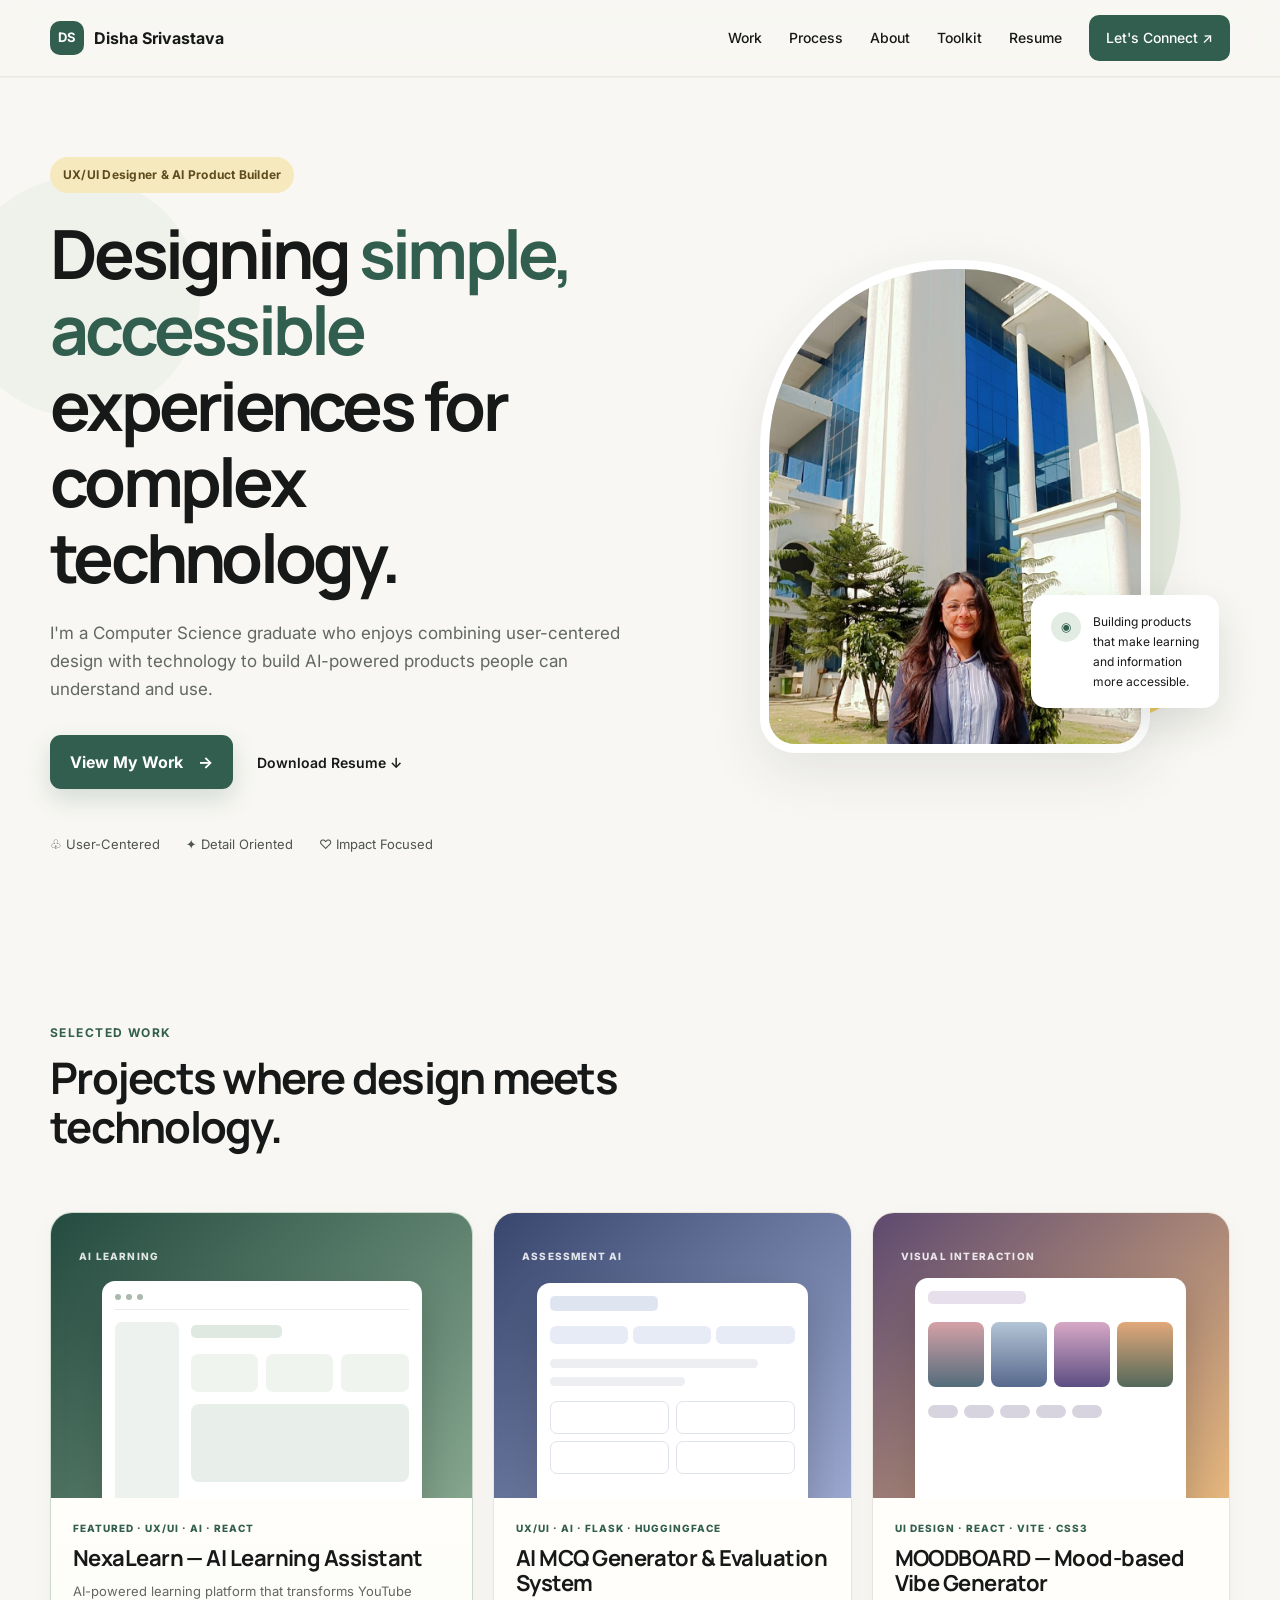
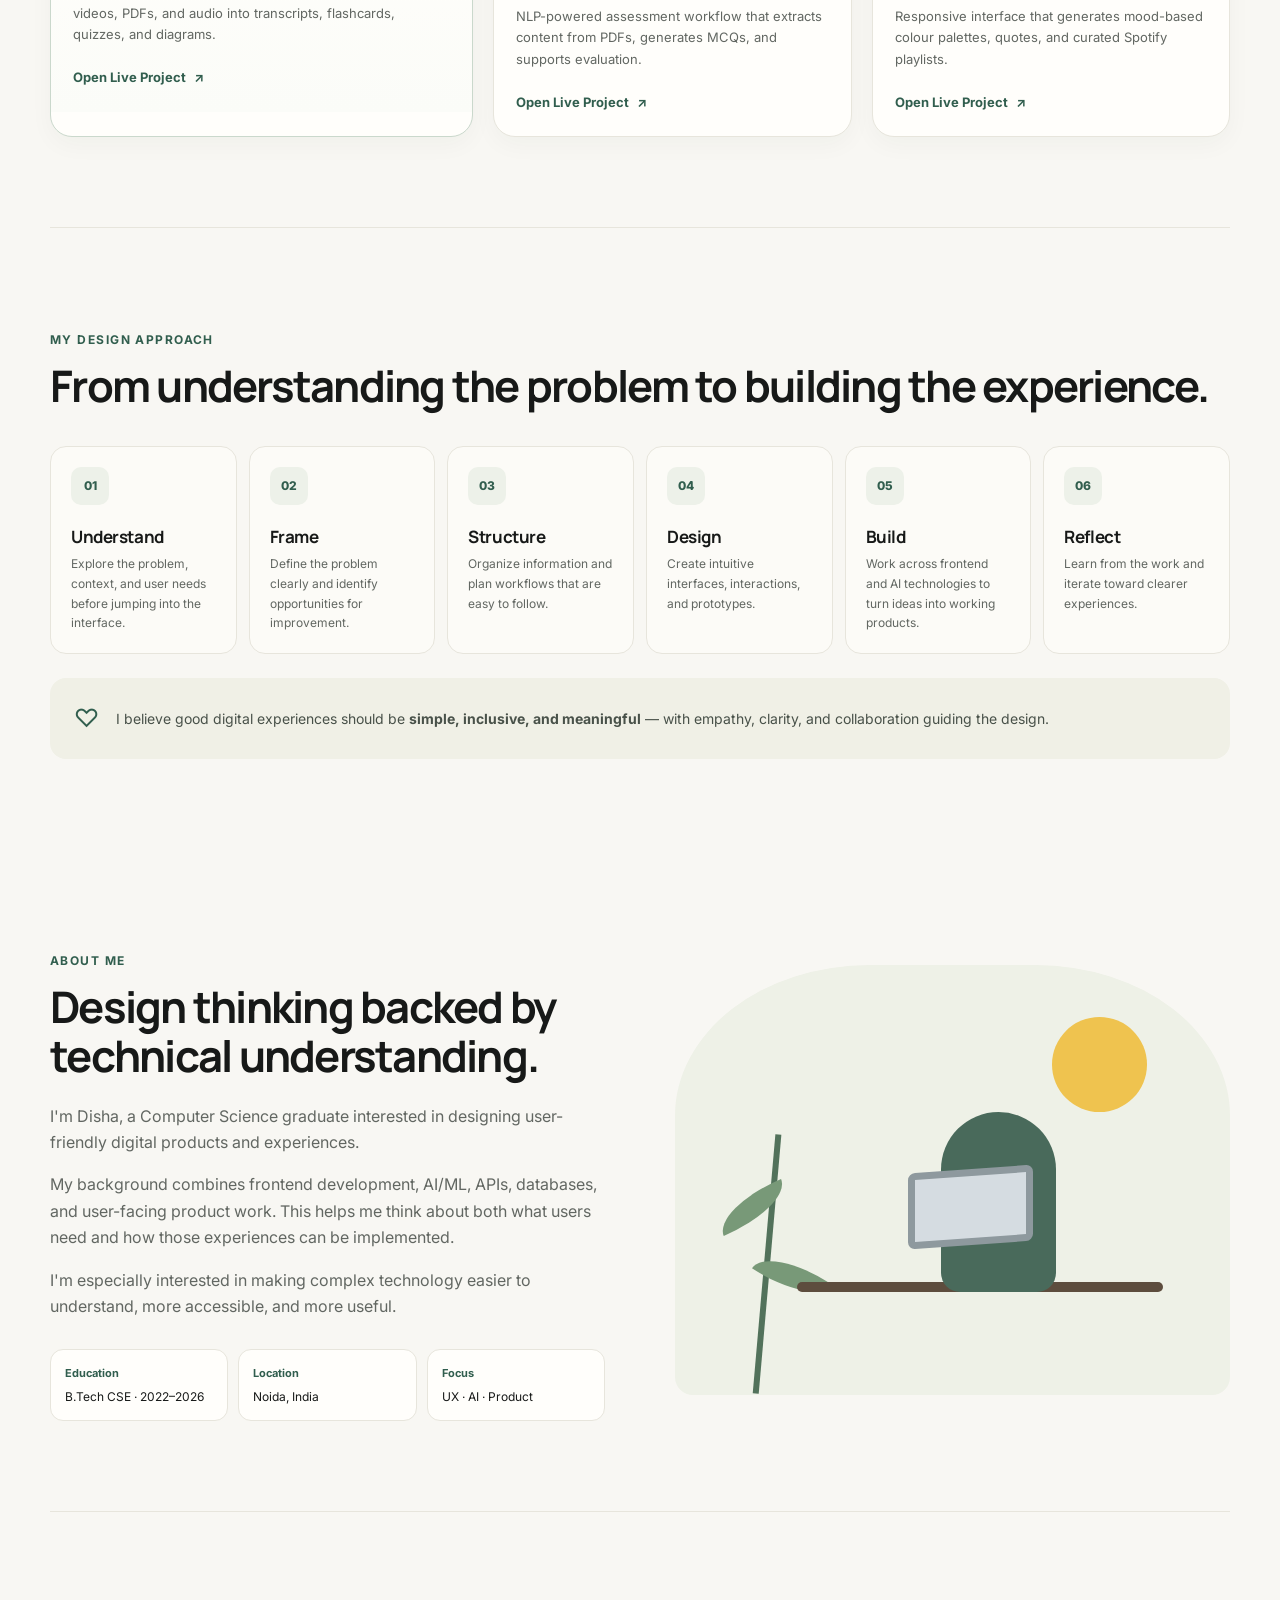
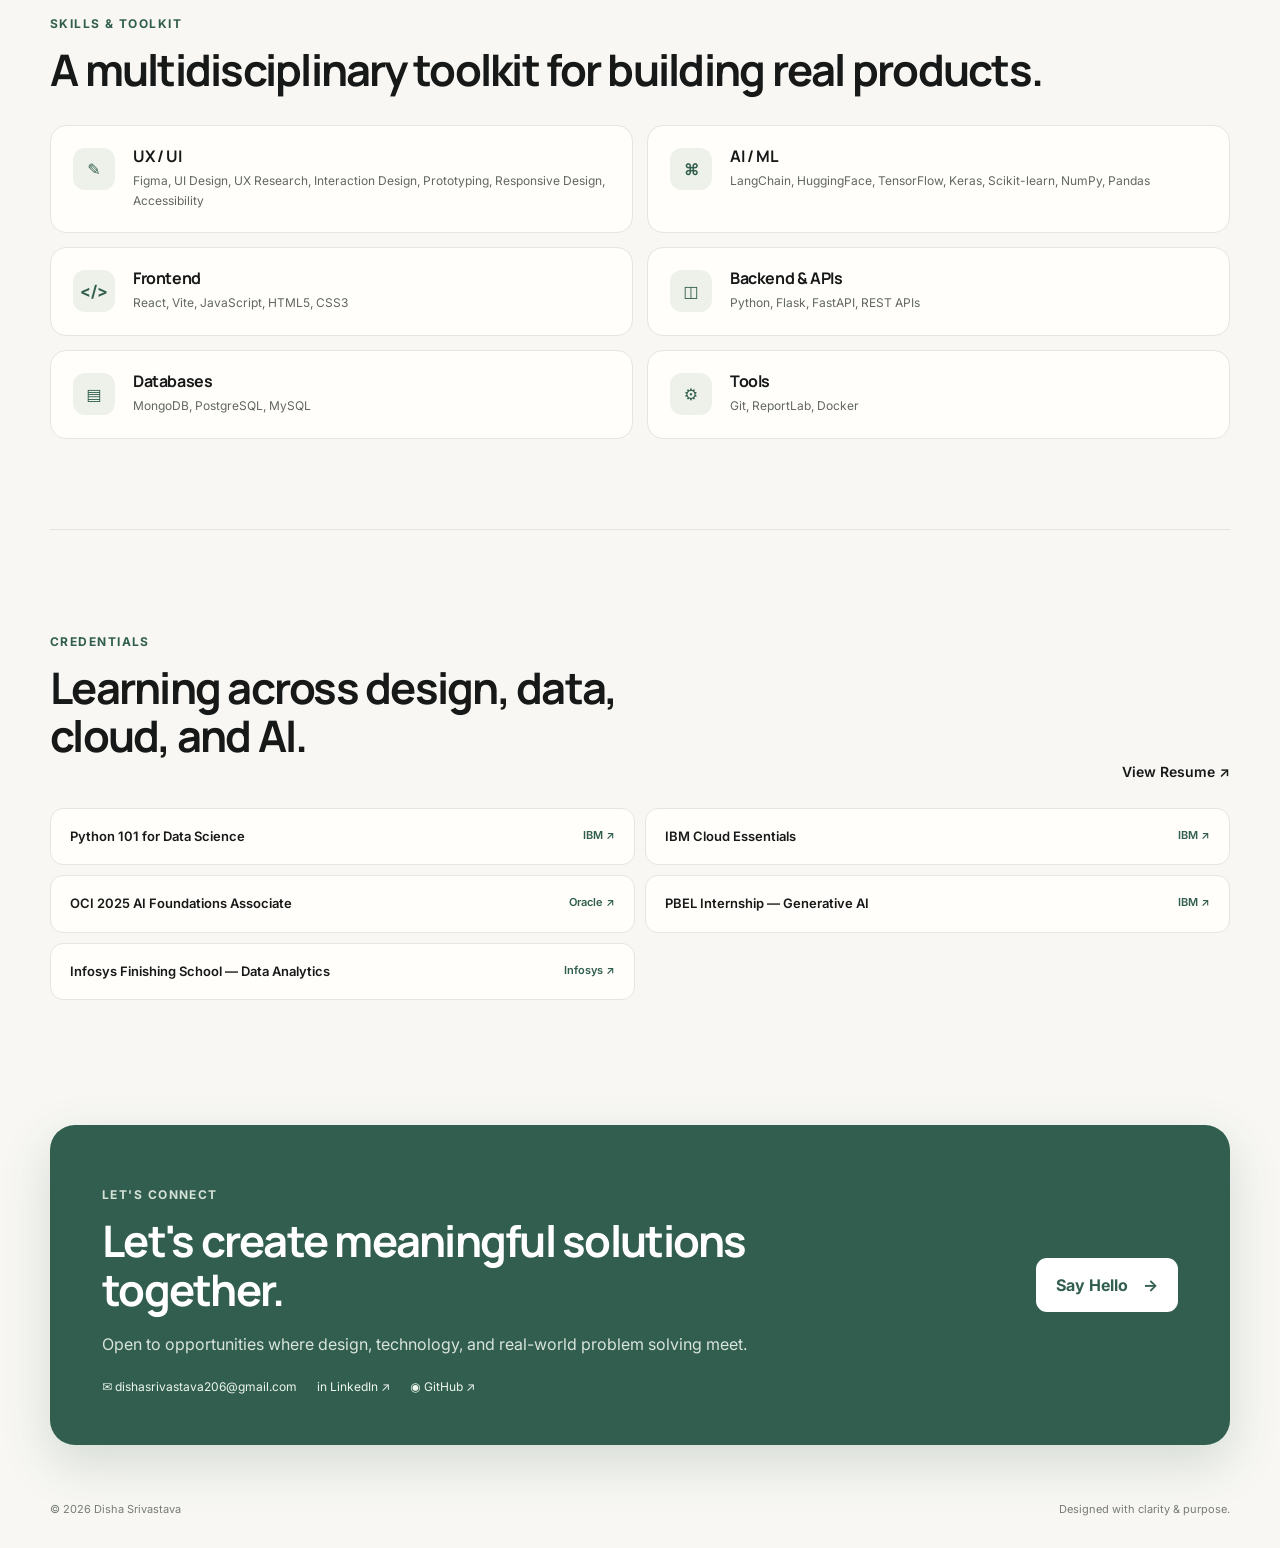
==== index.html @ 595eccd3 "Initial portfolio commit" ====
<!DOCTYPE html>
<html lang="en">
<head>
  <meta charset="UTF-8">
  <meta name="viewport" content="width=device-width, initial-scale=1.0">
  <meta name="description" content="Disha Srivastava — UX/UI and AI Product Builder portfolio.">
  <title>Disha Srivastava — UX/UI + AI Product Builder</title>
  <link rel="preconnect" href="https://fonts.googleapis.com">
  <link rel="preconnect" href="https://fonts.gstatic.com" crossorigin>
  <link href="https://fonts.googleapis.com/css2?family=Inter:wght@400;500;600;700&family=Manrope:wght@600;700;800&display=swap" rel="stylesheet">
  <link rel="stylesheet" href="styles.css">
</head>
<body>
  <a class="skip-link" href="#main">Skip to content</a>

  <header class="nav-wrap">
    <nav class="nav container" aria-label="Primary navigation">
      <a class="brand" href="#home" aria-label="Disha Srivastava home">
        <span class="brand-mark">DS</span>
        <span>Disha Srivastava</span>
      </a>
      <button class="menu-btn" aria-expanded="false" aria-controls="nav-links">Menu</button>
      <div class="nav-links" id="nav-links">
        <a href="#work">Work</a>
        <a href="#approach">Process</a>
        <a href="#about">About</a>
        <a href="#skills">Toolkit</a>
        <a href="Disha_Srivastava_Resume.pdf" target="_blank" rel="noopener">Resume</a>
        <a class="nav-cta" href="#contact">Let's Connect <span>↗</span></a>
      </div>
    </nav>
  </header>

  <main id="main">
    <section class="hero container" id="home">
      <div class="hero-copy">
        <div class="eyebrow">UX/UI Designer &amp; AI Product Builder</div>
        <h1>Designing <span>simple, accessible</span> experiences for complex technology.</h1>
        <p class="hero-text">
          I'm a Computer Science graduate who enjoys combining user-centered design
          with technology to build AI-powered products people can understand and use.
        </p>
        <div class="hero-actions">
          <a class="btn btn-primary" href="#work">View My Work <span>→</span></a>
          <a class="text-btn"
   href="https://drive.google.com/file/d/1qBJy3WOcdo-BO5_3FcjBSNB4PY4v6kl1/view?usp=sharing"
   target="_blank"
   rel="noopener">
    Download Resume <span>↓</span>
</a>
        </div>
        <div class="hero-points" aria-label="Strengths">
          <span>♧ User-Centered</span>
          <span>✦ Detail Oriented</span>
          <span>♡ Impact Focused</span>
        </div>
      </div>

      <div class="hero-photo">
        <div class="photo-orbit orbit-a"></div>
        <div class="photo-orbit orbit-b"></div>
        <div class="photo-card">
          <img src="assets/profile.jpg" alt="Disha Srivastava wearing a formal outfit outdoors">
        </div>
        <div class="photo-note">
          <span class="note-icon">◉</span>
          <p>Building products<br>that make learning<br>and information<br>more accessible.</p>
        </div>
      </div>
    </section>

    <section class="work section container" id="work">
      <div class="section-head">
        <div>
          <p class="section-kicker">SELECTED WORK</p>
          <h2>Projects where design meets technology.</h2>
        </div>
      </div>

      <div class="project-grid">
        <article class="project-card featured">
          <div class="project-visual visual-nexa">
            <span class="visual-label">AI LEARNING</span>
            <div class="mock-window">
              <div class="mock-top"><i></i><i></i><i></i></div>
              <div class="mock-body">
                <div class="mock-side"></div>
                <div class="mock-content">
                  <div class="mock-title"></div>
                  <div class="mock-row"><b></b><b></b><b></b></div>
                  <div class="mock-large"></div>
                </div>
              </div>
            </div>
          </div>
          <div class="project-body">
            <div class="project-meta">FEATURED · UX/UI · AI · REACT</div>
            <h3>NexaLearn — AI Learning Assistant</h3>
            <p>AI-powered learning platform that transforms YouTube videos, PDFs, and audio into transcripts, flashcards, quizzes, and diagrams.</p>
            <a class="project-link" href="https://nexa-16tq.onrender.com/" target="_blank" rel="noopener">Open Live Project <span>↗</span></a>
          </div>
        </article>

        <article class="project-card">
          <div class="project-visual visual-mcq">
            <span class="visual-label">ASSESSMENT AI</span>
            <div class="mcq-ui">
              <div class="mcq-header"></div>
              <div class="mcq-chips"><span></span><span></span><span></span></div>
              <div class="mcq-line"></div>
              <div class="mcq-line short"></div>
              <div class="mcq-options"><i></i><i></i><i></i><i></i></div>
            </div>
          </div>
          <div class="project-body">
            <div class="project-meta">UX/UI · AI · FLASK · HUGGINGFACE</div>
            <h3>AI MCQ Generator &amp; Evaluation System</h3>
            <p>NLP-powered assessment workflow that extracts content from PDFs, generates MCQs, and supports evaluation.</p>
            <a class="project-link" href="https://ai-mcq-flashcard-generator-cbeypskxeeuyakcpsqcwmr.streamlit.app/" target="_blank" rel="noopener">Open Live Project <span>↗</span></a>
          </div>
        </article>

        <article class="project-card">
          <div class="project-visual visual-mood">
            <span class="visual-label">VISUAL INTERACTION</span>
            <div class="mood-ui">
              <div class="mood-title"></div>
              <div class="mood-cards"><i></i><i></i><i></i><i></i></div>
              <div class="mood-pills"><span></span><span></span><span></span><span></span><span></span></div>
            </div>
          </div>
          <div class="project-body">
            <div class="project-meta">UI DESIGN · REACT · VITE · CSS3</div>
            <h3>MOODBOARD — Mood-based Vibe Generator</h3>
            <p>Responsive interface that generates mood-based colour palettes, quotes, and curated Spotify playlists.</p>
            <a class="project-link" href="https://moodboard-dusky-two.vercel.app/" target="_blank" rel="noopener">Open Live Project <span>↗</span></a>
          </div>
        </article>
      </div>
    </section>

    <section class="approach section container" id="approach">
      <p class="section-kicker">MY DESIGN APPROACH</p>
      <h2>From understanding the problem to building the experience.</h2>
      <div class="steps">
        <div class="step"><span>01</span><h3>Understand</h3><p>Explore the problem, context, and user needs before jumping into the interface.</p></div>
        <div class="step"><span>02</span><h3>Frame</h3><p>Define the problem clearly and identify opportunities for improvement.</p></div>
        <div class="step"><span>03</span><h3>Structure</h3><p>Organize information and plan workflows that are easy to follow.</p></div>
        <div class="step"><span>04</span><h3>Design</h3><p>Create intuitive interfaces, interactions, and prototypes.</p></div>
        <div class="step"><span>05</span><h3>Build</h3><p>Work across frontend and AI technologies to turn ideas into working products.</p></div>
        <div class="step"><span>06</span><h3>Reflect</h3><p>Learn from the work and iterate toward clearer experiences.</p></div>
      </div>
      <div class="principle">
        <span class="principle-icon">♡</span>
        <p>I believe good digital experiences should be <strong>simple, inclusive, and meaningful</strong> — with empathy, clarity, and collaboration guiding the design.</p>
      </div>
    </section>

    <section class="about section container" id="about">
      <div class="about-copy">
        <p class="section-kicker">ABOUT ME</p>
        <h2>Design thinking backed by technical understanding.</h2>
        <p>I'm Disha, a Computer Science graduate interested in designing user-friendly digital products and experiences.</p>
        <p>My background combines frontend development, AI/ML, APIs, databases, and user-facing product work. This helps me think about both what users need and how those experiences can be implemented.</p>
        <p>I'm especially interested in making complex technology easier to understand, more accessible, and more useful.</p>
        <div class="about-facts">
          <div><b>Education</b><span>B.Tech CSE · 2022–2026</span></div>
          <div><b>Location</b><span>Noida, India</span></div>
          <div><b>Focus</b><span>UX · AI · Product</span></div>
        </div>
      </div>
      <div class="about-art" aria-hidden="true">
        <div class="sun"></div>
        <div class="plant"></div>
        <div class="desk"></div>
        <div class="person-shape"></div>
        <div class="laptop"></div>
      </div>
    </section>

    <section class="skills section container" id="skills">
      <p class="section-kicker">SKILLS &amp; TOOLKIT</p>
      <h2>A multidisciplinary toolkit for building real products.</h2>
      <div class="skills-grid">
        <div class="skill"><span>✎</span><div><h3>UX / UI</h3><p>Figma, UI Design, UX Research, Interaction Design, Prototyping, Responsive Design, Accessibility</p></div></div>
        <div class="skill"><span>⌘</span><div><h3>AI / ML</h3><p>LangChain, HuggingFace, TensorFlow, Keras, Scikit-learn, NumPy, Pandas</p></div></div>
        <div class="skill"><span>&lt;/&gt;</span><div><h3>Frontend</h3><p>React, Vite, JavaScript, HTML5, CSS3</p></div></div>
        <div class="skill"><span>◫</span><div><h3>Backend &amp; APIs</h3><p>Python, Flask, FastAPI, REST APIs</p></div></div>
        <div class="skill"><span>▤</span><div><h3>Databases</h3><p>MongoDB, PostgreSQL, MySQL</p></div></div>
        <div class="skill"><span>⚙</span><div><h3>Tools</h3><p>Git, ReportLab, Docker</p></div></div>
      </div>
    </section>

    <section class="credentials section container">
      <div class="credentials-head">
        <div>
          <p class="section-kicker">CREDENTIALS</p>
          <h2>Learning across design, data, cloud, and AI.</h2>
        </div>
        <a class="text-btn" href="Disha_Srivastava_Resume.pdf" target="_blank" rel="noopener">View Resume ↗</a>
      </div>
      <div class="cert-grid">
        <a href="https://courses.cognitiveclass.ai/certificates/639920cce16649b68c1a98b36c692c91" target="_blank" rel="noopener">Python 101 for Data Science <span>IBM ↗</span></a>
        <a href="https://courses.cognitiveclass.ai/certificates/c7834815161543efb3d0b4177d84b84a" target="_blank" rel="noopener">IBM Cloud Essentials <span>IBM ↗</span></a>
        <a href="https://drive.google.com/file/d/1Th6QvMIihW3matksVEC5Hqzuv3rdnCoJ/view?usp=drivesdk" target="_blank" rel="noopener">OCI 2025 AI Foundations Associate <span>Oracle ↗</span></a>
        <a href="https://courses.ibmmooc.skillsnetwork.site/certificates/0485bfde626c464faabf52d10695b053" target="_blank" rel="noopener">PBEL Internship — Generative AI <span>IBM ↗</span></a>
        <a href="https://drive.google.com/file/d/1Gg4HRlStVsyvLgnFZtWkcLbvxADYgrN2/view?usp=drivesdk" target="_blank" rel="noopener">Infosys Finishing School — Data Analytics <span>Infosys ↗</span></a>
      </div>
    </section>

    <section class="contact container" id="contact">
      <div>
        <p class="section-kicker">LET'S CONNECT</p>
        <h2>Let's create meaningful solutions together.</h2>
        <p>Open to opportunities where design, technology, and real-world problem solving meet.</p>
        <div class="contact-links">
          <a href="mailto:dishasrivastava206@gmail.com">✉ dishasrivastava206@gmail.com</a>
          <a href="https://www.linkedin.com/in/disha-srivastava-09a5a728b" target="_blank" rel="noopener">in LinkedIn ↗</a>
          <a href="https://github.com/Dishasri2004" target="_blank" rel="noopener">◉ GitHub ↗</a>
        </div>
      </div>
      <a class="btn btn-light" href="mailto:dishasrivastava206@gmail.com">Say Hello <span>→</span></a>
    </section>
  </main>

  <footer class="footer container">
    <span>© 2026 Disha Srivastava</span>
    <span>Designed with clarity &amp; purpose.</span>
  </footer>

  <script src="script.js"></script>
</body>
</html>
---- styles.css ----
:root{
  --bg:#f8f7f3; --paper:#fffefb; --text:#171918; --muted:#626762;
  --green:#315e4e; --green-2:#3f735f; --yellow:#e7b83f; --line:#e7e5dc;
  --shadow:0 18px 55px rgba(39,53,45,.10); --radius:22px;
}
*{box-sizing:border-box}
html{scroll-behavior:smooth}
body{margin:0;background:var(--bg);color:var(--text);font-family:Inter,system-ui,sans-serif;line-height:1.65}
a{color:inherit;text-decoration:none}
button{font:inherit}
.container{width:min(1180px,calc(100% - 48px));margin:auto}
.nav-wrap{position:sticky;top:0;z-index:20;background:rgba(248,247,243,.88);backdrop-filter:blur(14px);border-bottom:1px solid rgba(231,229,220,.7)}
.nav{min-height:76px;display:flex;align-items:center;justify-content:space-between;gap:24px}
.brand{display:flex;align-items:center;gap:10px;font-weight:700}
.brand-mark{display:grid;place-items:center;width:34px;height:34px;border-radius:10px;background:var(--green);color:white;font-size:13px}
.nav-links{display:flex;align-items:center;gap:27px;font-size:14px;font-weight:500}
.nav-links a{transition:.2s ease}
.nav-links a:hover{color:var(--green)}
.nav-cta{background:var(--green);color:#fff!important;padding:11px 17px;border-radius:10px}
.menu-btn{display:none;border:1px solid var(--line);background:var(--paper);padding:9px 12px;border-radius:9px}
.hero{min-height:700px;display:grid;grid-template-columns:1.03fr .97fr;align-items:center;gap:45px;padding:80px 0 65px}
.eyebrow,.section-kicker{font-size:12px;letter-spacing:.12em;text-transform:uppercase;font-weight:700;color:var(--green)}
.eyebrow{display:inline-block;letter-spacing:.02em;text-transform:none;color:#5d4d1e;background:#f6e9bd;padding:8px 13px;border-radius:999px}
h1,h2,h3{font-family:Manrope,Inter,sans-serif;line-height:1.12}
h1{font-size:clamp(44px,5.3vw,72px);letter-spacing:-.055em;margin:22px 0 24px;max-width:720px}
h1 span{color:var(--green)}
h2{font-size:clamp(31px,3.4vw,46px);letter-spacing:-.04em;margin:9px 0 22px}
h3{letter-spacing:-.025em}
.hero-text{max-width:620px;color:var(--muted);font-size:17px}
.hero-actions{display:flex;align-items:center;gap:24px;margin-top:32px}
.btn{display:inline-flex;align-items:center;gap:15px;border:0;border-radius:11px;padding:14px 20px;font-weight:700;cursor:pointer}
.btn-primary{background:var(--green);color:white;box-shadow:0 10px 24px rgba(49,94,78,.18)}
.btn-light{background:white;color:var(--green)}
.text-btn{font-weight:600;font-size:14px}
.hero-points{display:flex;gap:26px;margin-top:45px;color:#4e544f;font-size:13px}
.hero-photo{position:relative;min-height:560px;display:grid;place-items:center}
.photo-card{width:min(390px,75%);aspect-ratio:.79;position:relative;z-index:2;overflow:hidden;border-radius:190px 190px 35px 35px;border:9px solid white;box-shadow:var(--shadow);background:#dfe8e2}
.photo-card img{width:100%;height:100%;object-fit:cover;object-position:center 44%}
.photo-orbit{position:absolute;border-radius:50%;filter:blur(.1px)}
.orbit-a{width:410px;height:410px;background:#e3e9dc;top:80px;left:50%;transform:translateX(-45%)}
.orbit-b{width:110px;height:110px;border:18px solid #f3cf67;right:8%;bottom:70px}
.photo-note{position:absolute;z-index:4;right:2%;bottom:78px;background:white;padding:17px 20px;border-radius:15px;box-shadow:0 15px 40px rgba(30,50,40,.13);display:flex;gap:12px;align-items:flex-start;font-size:12px}
.photo-note p{margin:0}
.note-icon{width:30px;height:30px;display:grid;place-items:center;background:#e2ece3;color:var(--green);border-radius:50%}
.section{padding:90px 0}
.section-head{display:flex;justify-content:space-between;align-items:end;margin-bottom:30px}
.section-head h2{max-width:690px}
.project-grid{display:grid;grid-template-columns:1.18fr 1fr 1fr;gap:20px}
.project-card{background:var(--paper);border:1px solid var(--line);border-radius:var(--radius);overflow:hidden;transition:transform .25s ease,box-shadow .25s ease}
.project-card:hover{transform:translateY(-5px);box-shadow:var(--shadow)}
.project-visual{height:285px;padding:28px;position:relative;overflow:hidden}
.visual-label{font-size:10px;letter-spacing:.12em;font-weight:800;color:#fff;opacity:.85}
.visual-nexa{background:linear-gradient(135deg,#244b40,#86a68e)}
.visual-mcq{background:linear-gradient(135deg,#38466d,#9ca8cf)}
.visual-mood{background:linear-gradient(135deg,#5e4a70,#e6b77d)}
.mock-window,.mcq-ui,.mood-ui{position:absolute;background:#fff;border-radius:13px;box-shadow:0 20px 40px rgba(0,0,0,.18);left:12%;right:12%;top:68px;bottom:-20px;padding:13px}
.mock-top{display:flex;gap:5px;border-bottom:1px solid #e9ece9;padding-bottom:9px}.mock-top i{width:6px;height:6px;border-radius:50%;background:#a9b9ae}
.mock-body{display:flex;height:100%;padding-top:12px;gap:12px}.mock-side{width:22%;background:#edf2ee;border-radius:7px}.mock-content{flex:1}.mock-title{height:13px;width:42%;background:#dfe8e1;border-radius:5px;margin:3px 0 16px}.mock-row{display:flex;gap:8px}.mock-row b{height:38px;flex:1;background:#f0f4ef;border-radius:7px}.mock-large{height:78px;background:#e8eee9;border-radius:8px;margin-top:12px}
.mcq-ui{top:70px}.mcq-header{height:15px;width:44%;background:#dfe4f1;border-radius:5px}.mcq-chips{display:flex;gap:5px;margin:15px 0}.mcq-chips span{height:18px;flex:1;background:#e7ebf6;border-radius:6px}.mcq-line{height:9px;width:85%;background:#eceef2;border-radius:5px;margin:9px 0}.mcq-line.short{width:55%}.mcq-options{display:grid;grid-template-columns:1fr 1fr;gap:7px;margin-top:15px}.mcq-options i{height:33px;border:1px solid #dfe3eb;border-radius:7px}
.mood-ui{top:65px}.mood-title{height:13px;width:40%;background:#e7e0ec;border-radius:5px}.mood-cards{display:grid;grid-template-columns:repeat(4,1fr);gap:7px;margin:18px 0}.mood-cards i{height:65px;border-radius:8px;background:linear-gradient(180deg,#d5a1a7,#536c7b)}.mood-cards i:nth-child(2){background:linear-gradient(180deg,#b4c5d6,#57698d)}.mood-cards i:nth-child(3){background:linear-gradient(180deg,#d7a8c6,#5c4e82)}.mood-cards i:nth-child(4){background:linear-gradient(180deg,#e2a87a,#53685a)}.mood-pills{display:flex;gap:6px}.mood-pills span{height:13px;width:30px;border-radius:20px;background:#d8d4df}
.project-body{padding:22px}.project-meta{font-size:10px;letter-spacing:.1em;font-weight:800;color:var(--green);margin-bottom:10px}.project-body h3{font-size:22px;margin:0 0 10px}.project-body p{font-size:13px;color:var(--muted);margin:0 0 18px}.project-link{font-size:13px;font-weight:700;color:var(--green)}
.approach{border-top:1px solid var(--line)}
.steps{display:grid;grid-template-columns:repeat(6,1fr);gap:12px;margin-top:35px}.step{padding:20px;border:1px solid var(--line);background:rgba(255,254,251,.65);border-radius:16px}.step span{display:grid;place-items:center;width:38px;height:38px;background:#edf1e9;color:var(--green);border-radius:10px;font-size:12px;font-weight:800}.step h3{font-size:17px;margin:22px 0 8px}.step p{font-size:12px;color:var(--muted);margin:0}.principle{display:flex;gap:17px;align-items:center;margin-top:24px;padding:20px 24px;background:#f0f0e6;border-radius:16px;color:#485149}.principle-icon{font-size:25px;color:var(--green)}.principle p{margin:0;font-size:14px}
.about{display:grid;grid-template-columns:1fr 1fr;gap:70px;align-items:center}.about-copy>p:not(.section-kicker){color:var(--muted);max-width:620px}.about-facts{display:grid;grid-template-columns:repeat(3,1fr);gap:10px;margin-top:30px}.about-facts div{background:var(--paper);border:1px solid var(--line);padding:14px;border-radius:13px}.about-facts b,.about-facts span{display:block}.about-facts b{font-size:11px;color:var(--green);margin-bottom:4px}.about-facts span{font-size:12px}.about-art{height:430px;position:relative;background:#eef1e7;border-radius:35% 35% 18px 18px;overflow:hidden}.sun{position:absolute;width:95px;height:95px;border-radius:50%;background:#efc34f;right:15%;top:12%}.plant{position:absolute;left:16%;bottom:0;width:30px;height:260px;border-left:6px solid #52725b;transform:rotate(5deg)}.plant:before,.plant:after{content:"";position:absolute;width:75px;height:30px;background:#789978;border-radius:100% 0 100% 0}.plant:before{left:-60px;top:60px;transform:rotate(-28deg)}.plant:after{left:-15px;top:125px;transform:rotate(28deg)}.desk{position:absolute;left:22%;right:12%;bottom:24%;height:10px;background:#5d4d3e;border-radius:10px}.person-shape{position:absolute;width:115px;height:180px;border-radius:60px 60px 20px 20px;background:#496a5b;left:48%;bottom:24%}.laptop{position:absolute;width:125px;height:76px;background:#d5dce1;border:7px solid #8e999e;border-radius:7px;left:42%;bottom:35%;transform:skewY(-4deg)}
.skills{border-top:1px solid var(--line)}.skills-grid{display:grid;grid-template-columns:1fr 1fr;gap:14px;margin-top:30px}.skill{display:flex;gap:18px;padding:22px;border:1px solid var(--line);border-radius:16px;background:var(--paper)}.skill>span{flex:none;width:42px;height:42px;display:grid;place-items:center;border-radius:12px;background:#edf1e9;color:var(--green);font-weight:700}.skill h3{margin:0 0 5px;font-size:16px}.skill p{margin:0;color:var(--muted);font-size:12px}
.credentials{border-top:1px solid var(--line)}.credentials-head{display:flex;justify-content:space-between;align-items:end;margin-bottom:25px}.credentials-head h2{max-width:650px}.cert-grid{display:grid;grid-template-columns:1fr 1fr;gap:10px}.cert-grid a{display:flex;justify-content:space-between;gap:15px;padding:17px 19px;background:var(--paper);border:1px solid var(--line);border-radius:13px;font-size:13px;font-weight:600;transition:.2s}.cert-grid a:hover{border-color:#b7c5b8;transform:translateY(-2px)}.cert-grid span{color:var(--green);font-size:11px}
.contact{margin-top:35px;margin-bottom:55px;background:var(--green);color:white;border-radius:25px;padding:48px 52px;display:flex;align-items:center;justify-content:space-between;gap:30px}.contact .section-kicker{color:#d5e2d8}.contact h2{max-width:650px;margin-bottom:12px}.contact p{color:#d9e4dc}.contact-links{display:flex;gap:20px;flex-wrap:wrap;margin-top:20px}.contact-links a{font-size:12px;color:#edf5ef}.footer{display:flex;justify-content:space-between;padding:0 0 30px;color:#777c77;font-size:11px}
.skip-link{position:fixed;left:10px;top:-50px;background:#fff;padding:10px 14px;border-radius:8px;z-index:100}.skip-link:focus{top:10px}
:focus-visible{outline:3px solid #e7b83f;outline-offset:3px}
@media(max-width:980px){.hero{grid-template-columns:1fr}.hero-photo{min-height:500px}.project-grid{grid-template-columns:1fr 1fr}.featured{grid-column:1/-1}.steps{grid-template-columns:repeat(3,1fr)}.about{grid-template-columns:1fr}.about-art{max-width:600px}.nav-links{gap:17px}}
@media(max-width:720px){.container{width:min(100% - 32px,600px)}.nav{min-height:68px}.menu-btn{display:block}.nav-links{display:none;position:absolute;left:16px;right:16px;top:72px;background:var(--paper);padding:16px;border:1px solid var(--line);border-radius:14px;box-shadow:var(--shadow);flex-direction:column;align-items:stretch}.nav-links.open{display:flex}.nav-cta{text-align:center}.hero{padding:55px 0 35px;min-height:auto}.hero-photo{min-height:430px}.photo-card{width:70%}.photo-note{right:0;bottom:40px}.hero-points{flex-wrap:wrap;gap:12px}.section{padding:65px 0}.project-grid,.skills-grid,.cert-grid{grid-template-columns:1fr}.featured{grid-column:auto}.steps{grid-template-columns:1fr 1fr}.about-facts{grid-template-columns:1fr}.credentials-head,.contact{align-items:flex-start;flex-direction:column}.contact{padding:34px 28px}.footer{flex-direction:column;gap:8px}}
@media(max-width:460px){h1{font-size:42px}.hero-actions{align-items:flex-start;flex-direction:column}.steps{grid-template-columns:1fr}.photo-card{width:78%}.photo-orbit.orbit-a{width:320px;height:320px}.project-visual{height:245px}}
@media(prefers-reduced-motion:reduce){html{scroll-behavior:auto}*,*::before,*::after{transition:none!important;animation:none!important}}

/* Enhanced portfolio refinements */
.nav-wrap{box-shadow:0 1px 0 rgba(20,30,25,.03)}
.hero{position:relative}
.hero:before{content:"";position:absolute;left:-90px;top:100px;width:240px;height:240px;border-radius:50%;background:rgba(228,235,225,.48);z-index:-1}
.photo-card{background:#dbe7df}
.photo-card img{object-position:center 38%;filter:saturate(.98) contrast(1.01)}
.project-card{box-shadow:0 8px 24px rgba(35,50,42,.035)}
.project-card.featured{border-color:#cad8cc}
.project-card.featured .project-body{background:linear-gradient(180deg,#fffefb,#fbfcf8)}
.section-head{margin-bottom:38px}
.project-link{display:inline-flex;align-items:center;gap:8px}
.project-link span{transition:transform .2s}
.project-link:hover span{transform:translateX(4px)}
.skill{transition:transform .2s,box-shadow .2s}
.skill:hover{transform:translateY(-2px);box-shadow:0 12px 30px rgba(35,50,42,.07)}
.contact{box-shadow:0 18px 50px rgba(49,94,78,.18)}
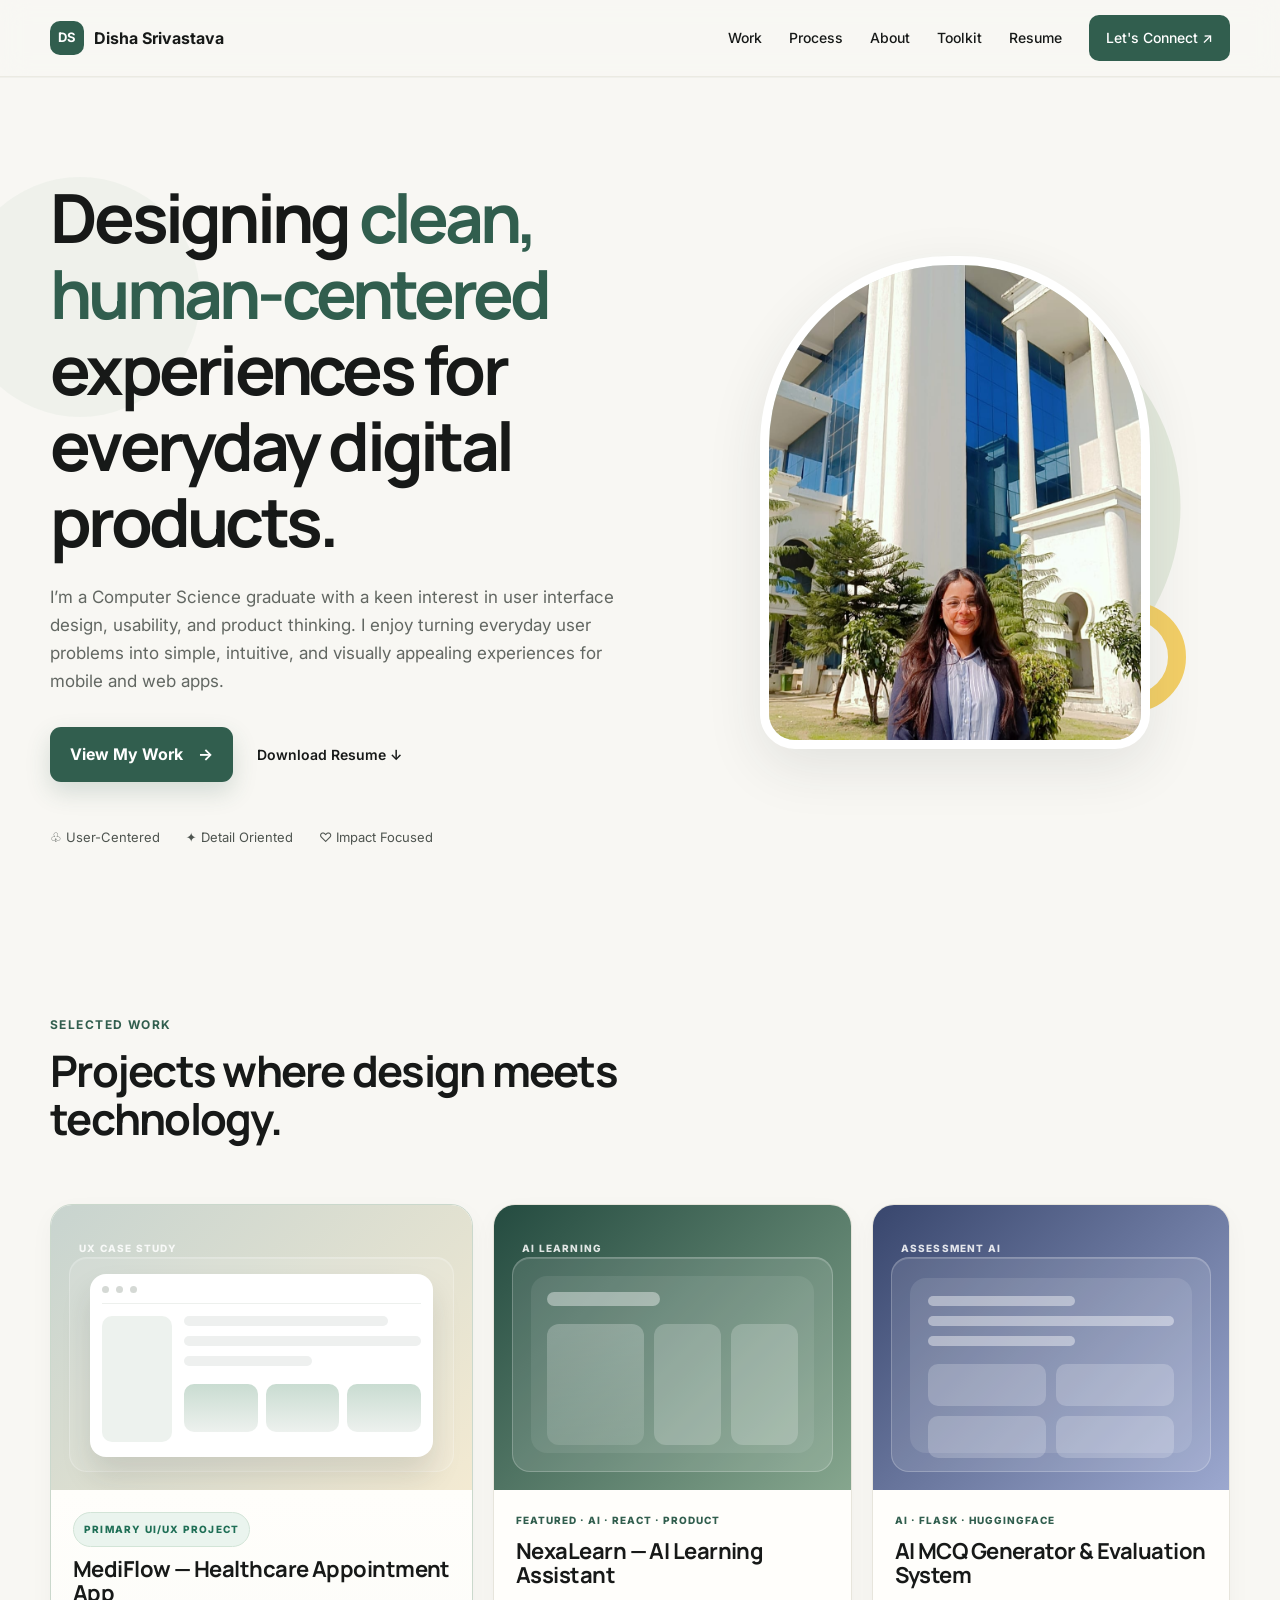
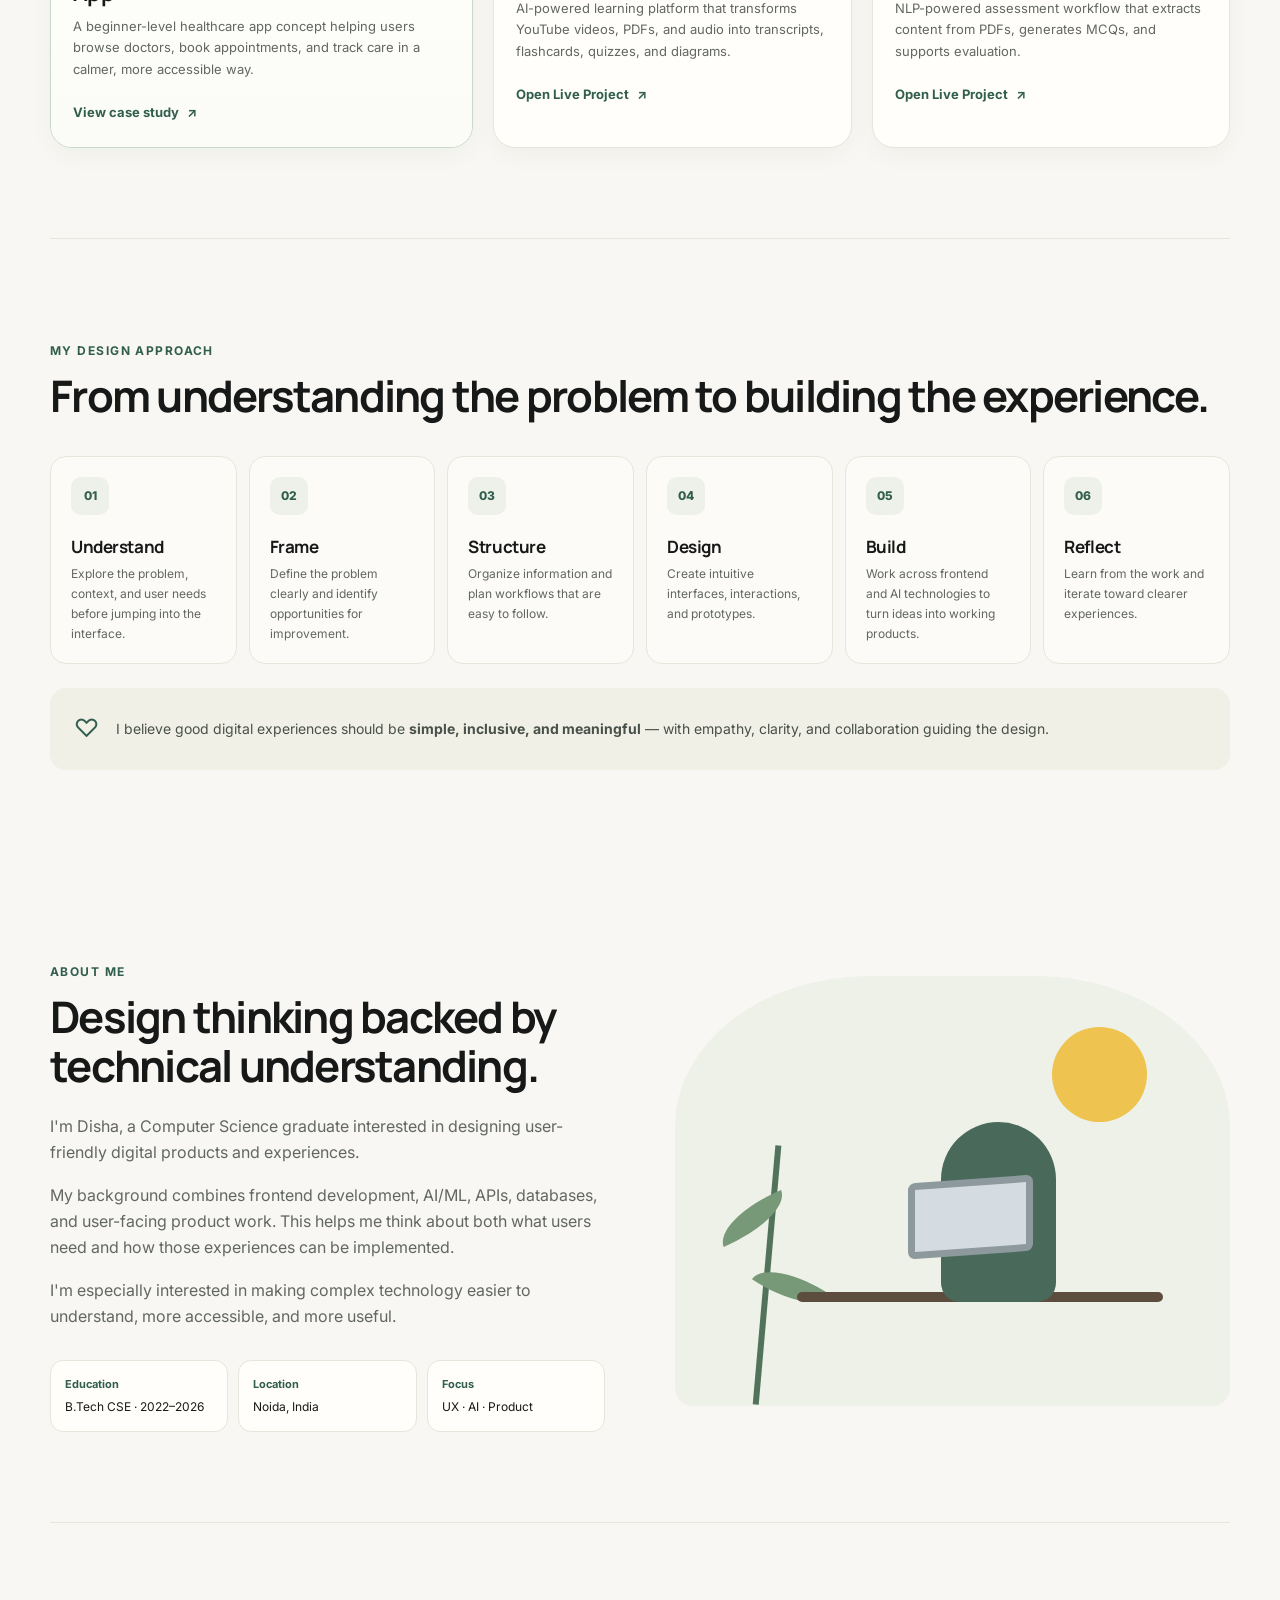
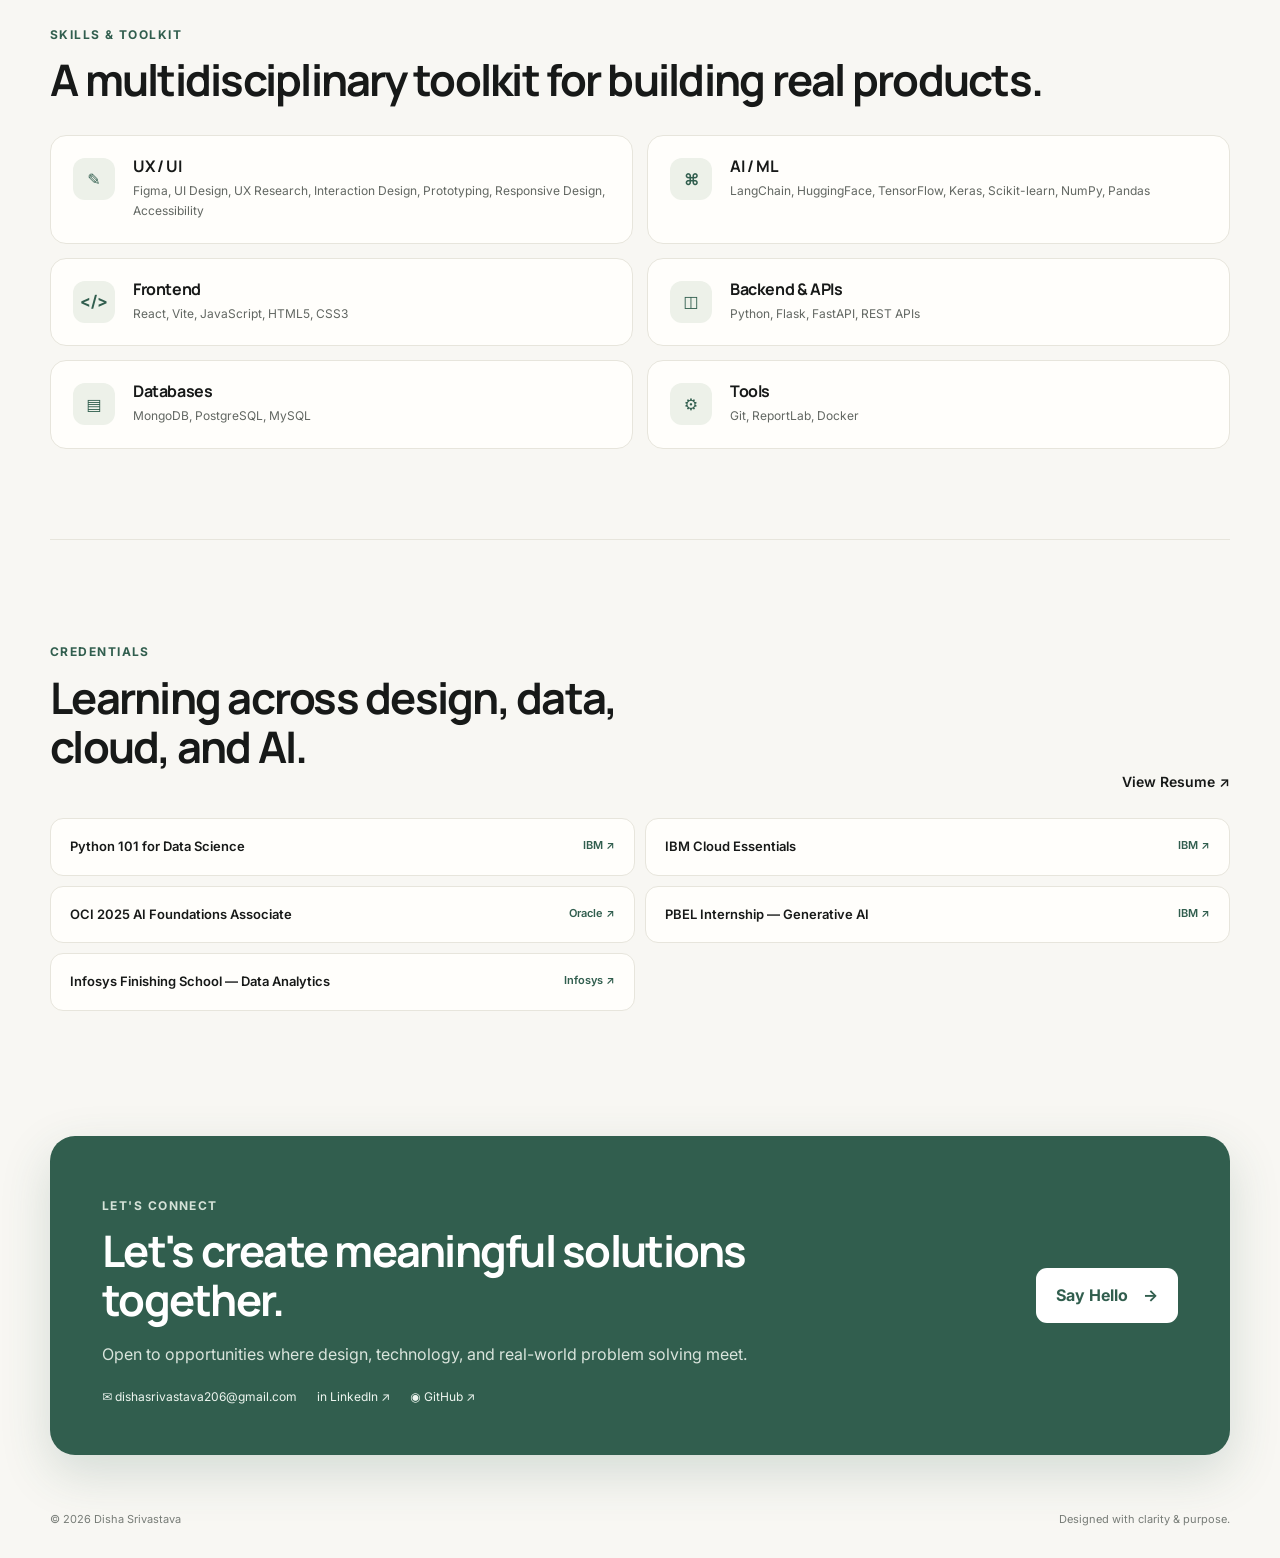
==== commit add3eace: "adding ui ux project" ====
--- a/index.html
+++ b/index.html
@@ -34,11 +34,11 @@
   <main id="main">
     <section class="hero container" id="home">
       <div class="hero-copy">
-        <div class="eyebrow">UX/UI Designer &amp; AI Product Builder</div>
-        <h1>Designing <span>simple, accessible</span> experiences for complex technology.</h1>
+        <h1>Designing <span>clean, human-centered</span> experiences for everyday digital products.</h1>
         <p class="hero-text">
-          I'm a Computer Science graduate who enjoys combining user-centered design
-          with technology to build AI-powered products people can understand and use.
+          I’m a Computer Science graduate with a keen interest in user interface design,
+          usability, and product thinking. I enjoy turning everyday user problems into
+          simple, intuitive, and visually appealing experiences for mobile and web apps.
         </p>
         <div class="hero-actions">
           <a class="btn btn-primary" href="#work">View My Work <span>→</span></a>
@@ -62,10 +62,6 @@
         <div class="photo-card">
           <img src="assets/profile.jpg" alt="Disha Srivastava wearing a formal outfit outdoors">
         </div>
-        <div class="photo-note">
-          <span class="note-icon">◉</span>
-          <p>Building products<br>that make learning<br>and information<br>more accessible.</p>
-        </div>
       </div>
     </section>
 
@@ -79,22 +75,49 @@
 
       <div class="project-grid">
         <article class="project-card featured">
-          <div class="project-visual visual-nexa">
-            <span class="visual-label">AI LEARNING</span>
-            <div class="mock-window">
-              <div class="mock-top"><i></i><i></i><i></i></div>
-              <div class="mock-body">
-                <div class="mock-side"></div>
-                <div class="mock-content">
-                  <div class="mock-title"></div>
-                  <div class="mock-row"><b></b><b></b><b></b></div>
-                  <div class="mock-large"></div>
+          <div class="project-visual visual-mobile">
+            <span class="visual-label">UX CASE STUDY</span>
+            <div class="visual-structure structure-mobile">
+              <div class="mini-window">
+                <div class="mini-top"><span></span><span></span><span></span></div>
+                <div class="mini-body">
+                  <aside class="mini-side"></aside>
+                  <div class="mini-content">
+                    <div class="mini-line long"></div>
+                    <div class="mini-line"></div>
+                    <div class="mini-line short"></div>
+                    <div class="mini-grid">
+                      <i></i><i></i><i></i>
+                    </div>
+                  </div>
                 </div>
               </div>
             </div>
           </div>
           <div class="project-body">
-            <div class="project-meta">FEATURED · UX/UI · AI · REACT</div>
+            <div class="project-meta project-meta-ui">PRIMARY UI/UX PROJECT</div>
+            <h3>MediFlow — Healthcare Appointment App</h3>
+            <p>A beginner-level healthcare app concept helping users browse doctors, book appointments, and track care in a calmer, more accessible way.</p>
+            <a class="project-link" href="ux-project.html">View case study <span>↗</span></a>
+          </div>
+        </article>
+
+        <article class="project-card">
+          <div class="project-visual visual-nexa">
+            <span class="visual-label">AI LEARNING</span>
+            <div class="visual-structure structure-nexa">
+              <div class="mini-dashboard">
+                <div class="dash-head"></div>
+                <div class="dash-body">
+                  <span class="dash-panel big"></span>
+                  <span class="dash-panel"></span>
+                  <span class="dash-panel"></span>
+                </div>
+              </div>
+            </div>
+          </div>
+          <div class="project-body">
+            <div class="project-meta">FEATURED · AI · REACT · PRODUCT</div>
             <h3>NexaLearn — AI Learning Assistant</h3>
             <p>AI-powered learning platform that transforms YouTube videos, PDFs, and audio into transcripts, flashcards, quizzes, and diagrams.</p>
             <a class="project-link" href="https://nexa-16tq.onrender.com/" target="_blank" rel="noopener">Open Live Project <span>↗</span></a>
@@ -104,36 +127,23 @@
         <article class="project-card">
           <div class="project-visual visual-mcq">
             <span class="visual-label">ASSESSMENT AI</span>
-            <div class="mcq-ui">
-              <div class="mcq-header"></div>
-              <div class="mcq-chips"><span></span><span></span><span></span></div>
-              <div class="mcq-line"></div>
-              <div class="mcq-line short"></div>
-              <div class="mcq-options"><i></i><i></i><i></i><i></i></div>
+            <div class="visual-structure structure-mcq">
+              <div class="mini-quiz">
+                <div class="quiz-line short"></div>
+                <div class="quiz-line"></div>
+                <div class="quiz-line short"></div>
+                <div class="quiz-options">
+                  <span></span><span></span>
+                  <span></span><span></span>
+                </div>
+              </div>
             </div>
           </div>
           <div class="project-body">
-            <div class="project-meta">UX/UI · AI · FLASK · HUGGINGFACE</div>
+            <div class="project-meta">AI · FLASK · HUGGINGFACE</div>
             <h3>AI MCQ Generator &amp; Evaluation System</h3>
             <p>NLP-powered assessment workflow that extracts content from PDFs, generates MCQs, and supports evaluation.</p>
             <a class="project-link" href="https://ai-mcq-flashcard-generator-cbeypskxeeuyakcpsqcwmr.streamlit.app/" target="_blank" rel="noopener">Open Live Project <span>↗</span></a>
-          </div>
-        </article>
-
-        <article class="project-card">
-          <div class="project-visual visual-mood">
-            <span class="visual-label">VISUAL INTERACTION</span>
-            <div class="mood-ui">
-              <div class="mood-title"></div>
-              <div class="mood-cards"><i></i><i></i><i></i><i></i></div>
-              <div class="mood-pills"><span></span><span></span><span></span><span></span><span></span></div>
-            </div>
-          </div>
-          <div class="project-body">
-            <div class="project-meta">UI DESIGN · REACT · VITE · CSS3</div>
-            <h3>MOODBOARD — Mood-based Vibe Generator</h3>
-            <p>Responsive interface that generates mood-based colour palettes, quotes, and curated Spotify playlists.</p>
-            <a class="project-link" href="https://moodboard-dusky-two.vercel.app/" target="_blank" rel="noopener">Open Live Project <span>↗</span></a>
           </div>
         </article>
       </div>
--- a/styles.css
+++ b/styles.css
@@ -51,14 +51,23 @@
 .project-visual{height:285px;padding:28px;position:relative;overflow:hidden}
 .visual-label{font-size:10px;letter-spacing:.12em;font-weight:800;color:#fff;opacity:.85}
 .visual-nexa{background:linear-gradient(135deg,#244b40,#86a68e)}
+.visual-mobile{background:linear-gradient(135deg,#c8d4cf,#f3ead2)}
 .visual-mcq{background:linear-gradient(135deg,#38466d,#9ca8cf)}
 .visual-mood{background:linear-gradient(135deg,#5e4a70,#e6b77d)}
+.app-card-image{position:absolute;inset:18px 24px 14px 24px;width:calc(100% - 48px);height:calc(100% - 32px);object-fit:cover;border-radius:18px;box-shadow:0 14px 26px rgba(22,33,30,.14);background:#f7f7f3}
+.visual-structure{position:absolute;left:18px;right:18px;bottom:18px;top:52px;border-radius:18px;background:rgba(255,255,255,.12);border:1px solid rgba(255,255,255,.22);box-shadow:inset 0 1px 0 rgba(255,255,255,.18)}
+.mini-window{position:absolute;inset:16px 20px 14px 20px;background:white;border-radius:16px;padding:12px 12px 10px;box-shadow:0 18px 30px rgba(32,38,35,.13)}
+.mini-top{display:flex;align-items:center;gap:7px;padding-bottom:10px;border-bottom:1px solid #edf0ed}.mini-top span{width:7px;height:7px;border-radius:50%;background:#d5d9d5}.mini-body{display:flex;gap:12px;margin-top:12px;height:calc(100% - 35px)}.mini-side{width:22%;background:#edf2ee;border-radius:10px}.mini-content{flex:1;display:flex;flex-direction:column;gap:10px}.mini-line{height:10px;border-radius:999px;background:#eef0ef}.mini-line.long{width:86%}.mini-line.short{width:54%}.mini-grid{display:grid;grid-template-columns:repeat(3,1fr);gap:8px;margin-top:8px}.mini-grid i{display:block;height:48px;border-radius:10px;background:linear-gradient(180deg,#c9dcd1,#edf1ee)}
+.mini-dashboard{position:absolute;inset:18px 18px 18px 18px;background:rgba(255,255,255,.08);border-radius:16px;padding:16px}.dash-head{height:14px;width:45%;background:rgba(255,255,255,.4);border-radius:999px;margin-bottom:18px}.dash-body{display:grid;grid-template-columns:1.3fr .9fr .9fr;gap:10px;height:calc(100% - 24px)}.dash-panel{display:block;background:rgba(255,255,255,.2);border-radius:12px}.dash-panel.big{background:linear-gradient(180deg,rgba(255,255,255,.24),rgba(255,255,255,.12))}.mini-quiz{position:absolute;inset:20px 18px 18px 18px;background:rgba(255,255,255,.1);border-radius:16px;padding:18px 18px 15px}.quiz-line{height:10px;border-radius:999px;background:rgba(255,255,255,.42);margin-bottom:10px}.quiz-line.short{width:60%}.quiz-options{display:grid;grid-template-columns:1fr 1fr;gap:10px;margin-top:18px}.quiz-options span{display:block;height:42px;border-radius:10px;background:rgba(255,255,255,.2)}
+.phone-ui{position:absolute;left:50%;top:52px;transform:translateX(-50%);width:150px;height:210px;background:#fff;border-radius:26px;padding:10px 12px;box-shadow:0 20px 40px rgba(26,31,30,.18)}
+.phone-topbar{display:flex;justify-content:flex-end;gap:5px;padding-top:2px}.phone-topbar span{width:6px;height:6px;border-radius:50%;background:#d4d8d3}.phone-screen{margin-top:10px}.phone-header{height:12px;width:60%;background:#e7ece7;border-radius:6px;margin-bottom:10px}.search-pill{height:18px;border-radius:999px;background:#eef1ee;margin-bottom:12px}.category-row{display:grid;grid-template-columns:repeat(3,1fr);gap:7px;margin-bottom:12px}.category-row i{display:block;height:38px;background:#e7ece7;border-radius:10px}.product-card.large{height:56px;border-radius:12px;background:linear-gradient(135deg,#dfe9e5,#a6b7af);margin-bottom:10px}.product-row{display:grid;grid-template-columns:1fr 1fr;gap:8px}.product-row span{display:block;height:44px;border-radius:10px;background:#eef2ef}
+.muted-link{color:var(--green);font-weight:700;display:inline-flex;align-items:center;cursor:default}
 .mock-window,.mcq-ui,.mood-ui{position:absolute;background:#fff;border-radius:13px;box-shadow:0 20px 40px rgba(0,0,0,.18);left:12%;right:12%;top:68px;bottom:-20px;padding:13px}
 .mock-top{display:flex;gap:5px;border-bottom:1px solid #e9ece9;padding-bottom:9px}.mock-top i{width:6px;height:6px;border-radius:50%;background:#a9b9ae}
 .mock-body{display:flex;height:100%;padding-top:12px;gap:12px}.mock-side{width:22%;background:#edf2ee;border-radius:7px}.mock-content{flex:1}.mock-title{height:13px;width:42%;background:#dfe8e1;border-radius:5px;margin:3px 0 16px}.mock-row{display:flex;gap:8px}.mock-row b{height:38px;flex:1;background:#f0f4ef;border-radius:7px}.mock-large{height:78px;background:#e8eee9;border-radius:8px;margin-top:12px}
 .mcq-ui{top:70px}.mcq-header{height:15px;width:44%;background:#dfe4f1;border-radius:5px}.mcq-chips{display:flex;gap:5px;margin:15px 0}.mcq-chips span{height:18px;flex:1;background:#e7ebf6;border-radius:6px}.mcq-line{height:9px;width:85%;background:#eceef2;border-radius:5px;margin:9px 0}.mcq-line.short{width:55%}.mcq-options{display:grid;grid-template-columns:1fr 1fr;gap:7px;margin-top:15px}.mcq-options i{height:33px;border:1px solid #dfe3eb;border-radius:7px}
 .mood-ui{top:65px}.mood-title{height:13px;width:40%;background:#e7e0ec;border-radius:5px}.mood-cards{display:grid;grid-template-columns:repeat(4,1fr);gap:7px;margin:18px 0}.mood-cards i{height:65px;border-radius:8px;background:linear-gradient(180deg,#d5a1a7,#536c7b)}.mood-cards i:nth-child(2){background:linear-gradient(180deg,#b4c5d6,#57698d)}.mood-cards i:nth-child(3){background:linear-gradient(180deg,#d7a8c6,#5c4e82)}.mood-cards i:nth-child(4){background:linear-gradient(180deg,#e2a87a,#53685a)}.mood-pills{display:flex;gap:6px}.mood-pills span{height:13px;width:30px;border-radius:20px;background:#d8d4df}
-.project-body{padding:22px}.project-meta{font-size:10px;letter-spacing:.1em;font-weight:800;color:var(--green);margin-bottom:10px}.project-body h3{font-size:22px;margin:0 0 10px}.project-body p{font-size:13px;color:var(--muted);margin:0 0 18px}.project-link{font-size:13px;font-weight:700;color:var(--green)}
+.project-body{padding:22px}.project-meta{font-size:10px;letter-spacing:.1em;font-weight:800;color:var(--green);margin-bottom:10px}.project-meta-ui{color:#1f6f56;background:#eaf4ee;border:1px solid #d2e4d7;border-radius:999px;padding:8px 10px;display:inline-block;letter-spacing:.12em}.project-body h3{font-size:22px;margin:0 0 10px}.project-body p{font-size:13px;color:var(--muted);margin:0 0 18px}.project-link{font-size:13px;font-weight:700;color:var(--green)}
 .approach{border-top:1px solid var(--line)}
 .steps{display:grid;grid-template-columns:repeat(6,1fr);gap:12px;margin-top:35px}.step{padding:20px;border:1px solid var(--line);background:rgba(255,254,251,.65);border-radius:16px}.step span{display:grid;place-items:center;width:38px;height:38px;background:#edf1e9;color:var(--green);border-radius:10px;font-size:12px;font-weight:800}.step h3{font-size:17px;margin:22px 0 8px}.step p{font-size:12px;color:var(--muted);margin:0}.principle{display:flex;gap:17px;align-items:center;margin-top:24px;padding:20px 24px;background:#f0f0e6;border-radius:16px;color:#485149}.principle-icon{font-size:25px;color:var(--green)}.principle p{margin:0;font-size:14px}
 .about{display:grid;grid-template-columns:1fr 1fr;gap:70px;align-items:center}.about-copy>p:not(.section-kicker){color:var(--muted);max-width:620px}.about-facts{display:grid;grid-template-columns:repeat(3,1fr);gap:10px;margin-top:30px}.about-facts div{background:var(--paper);border:1px solid var(--line);padding:14px;border-radius:13px}.about-facts b,.about-facts span{display:block}.about-facts b{font-size:11px;color:var(--green);margin-bottom:4px}.about-facts span{font-size:12px}.about-art{height:430px;position:relative;background:#eef1e7;border-radius:35% 35% 18px 18px;overflow:hidden}.sun{position:absolute;width:95px;height:95px;border-radius:50%;background:#efc34f;right:15%;top:12%}.plant{position:absolute;left:16%;bottom:0;width:30px;height:260px;border-left:6px solid #52725b;transform:rotate(5deg)}.plant:before,.plant:after{content:"";position:absolute;width:75px;height:30px;background:#789978;border-radius:100% 0 100% 0}.plant:before{left:-60px;top:60px;transform:rotate(-28deg)}.plant:after{left:-15px;top:125px;transform:rotate(28deg)}.desk{position:absolute;left:22%;right:12%;bottom:24%;height:10px;background:#5d4d3e;border-radius:10px}.person-shape{position:absolute;width:115px;height:180px;border-radius:60px 60px 20px 20px;background:#496a5b;left:48%;bottom:24%}.laptop{position:absolute;width:125px;height:76px;background:#d5dce1;border:7px solid #8e999e;border-radius:7px;left:42%;bottom:35%;transform:skewY(-4deg)}
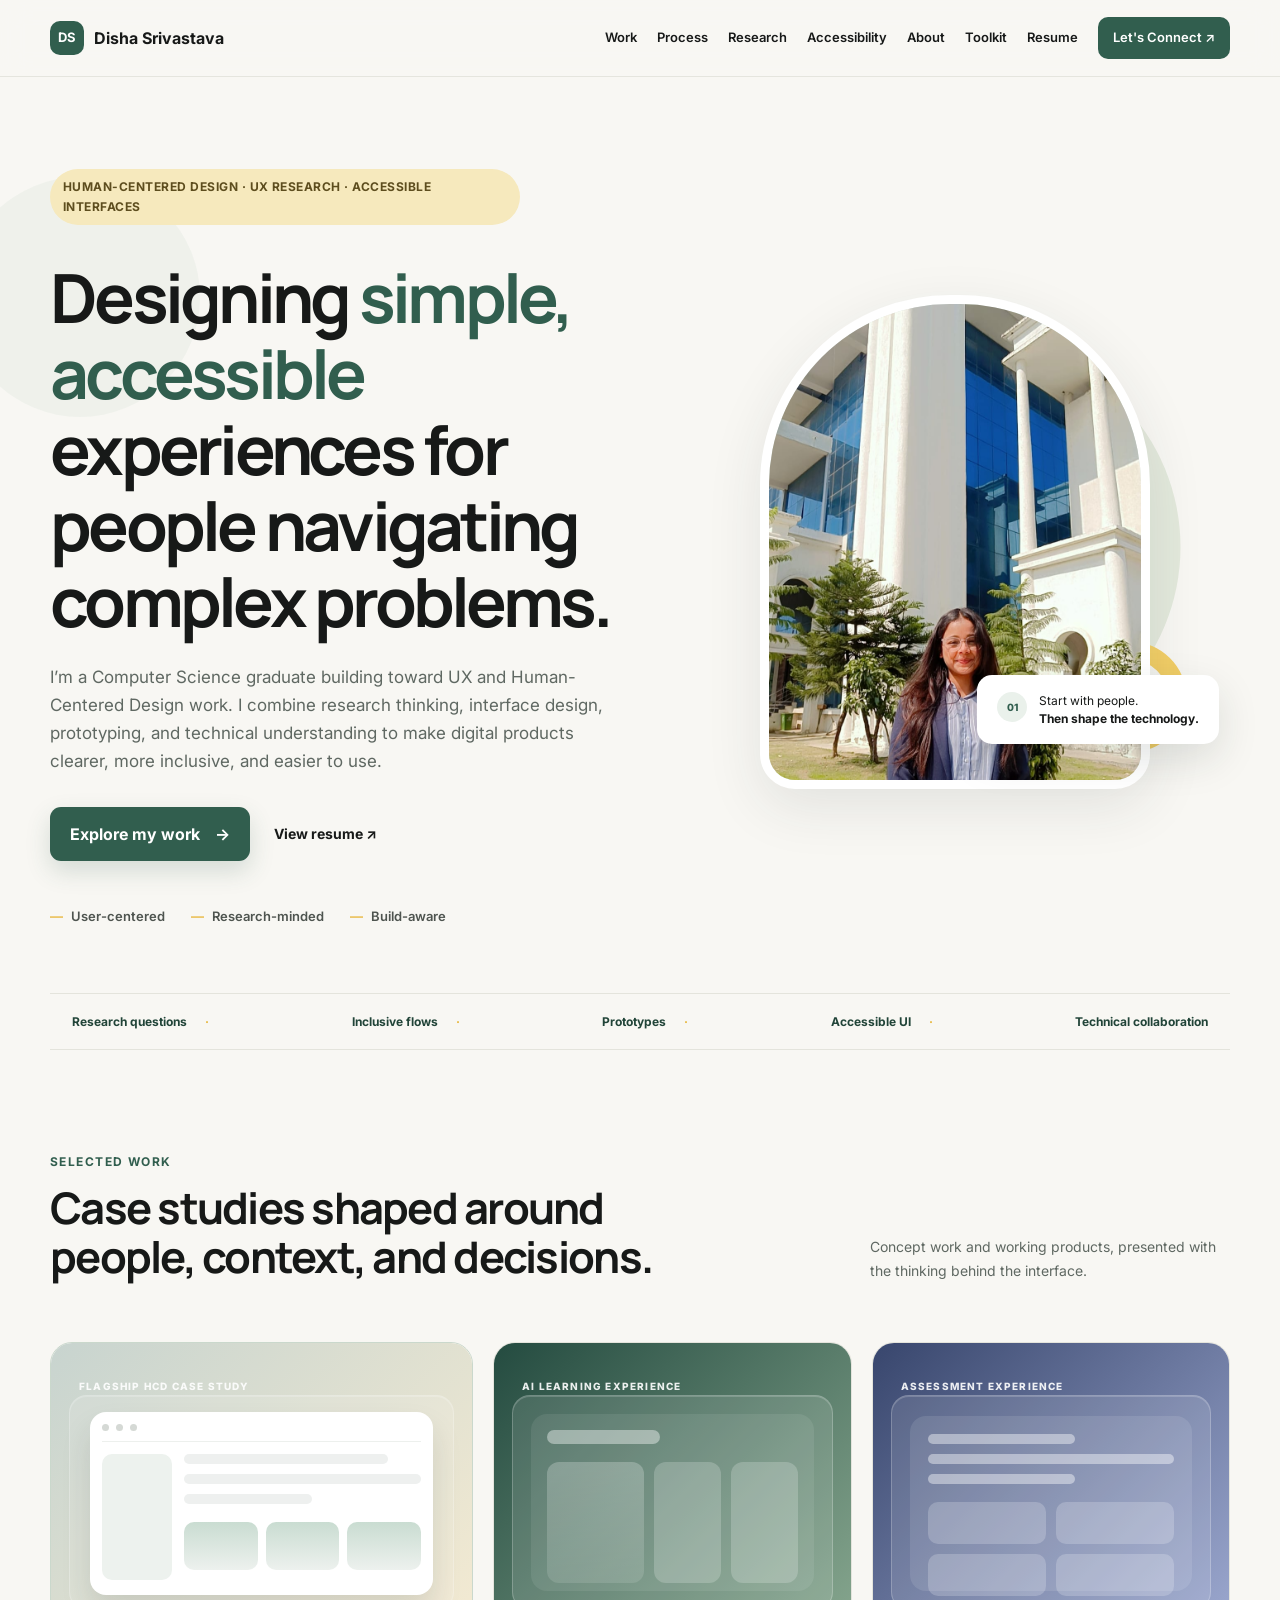
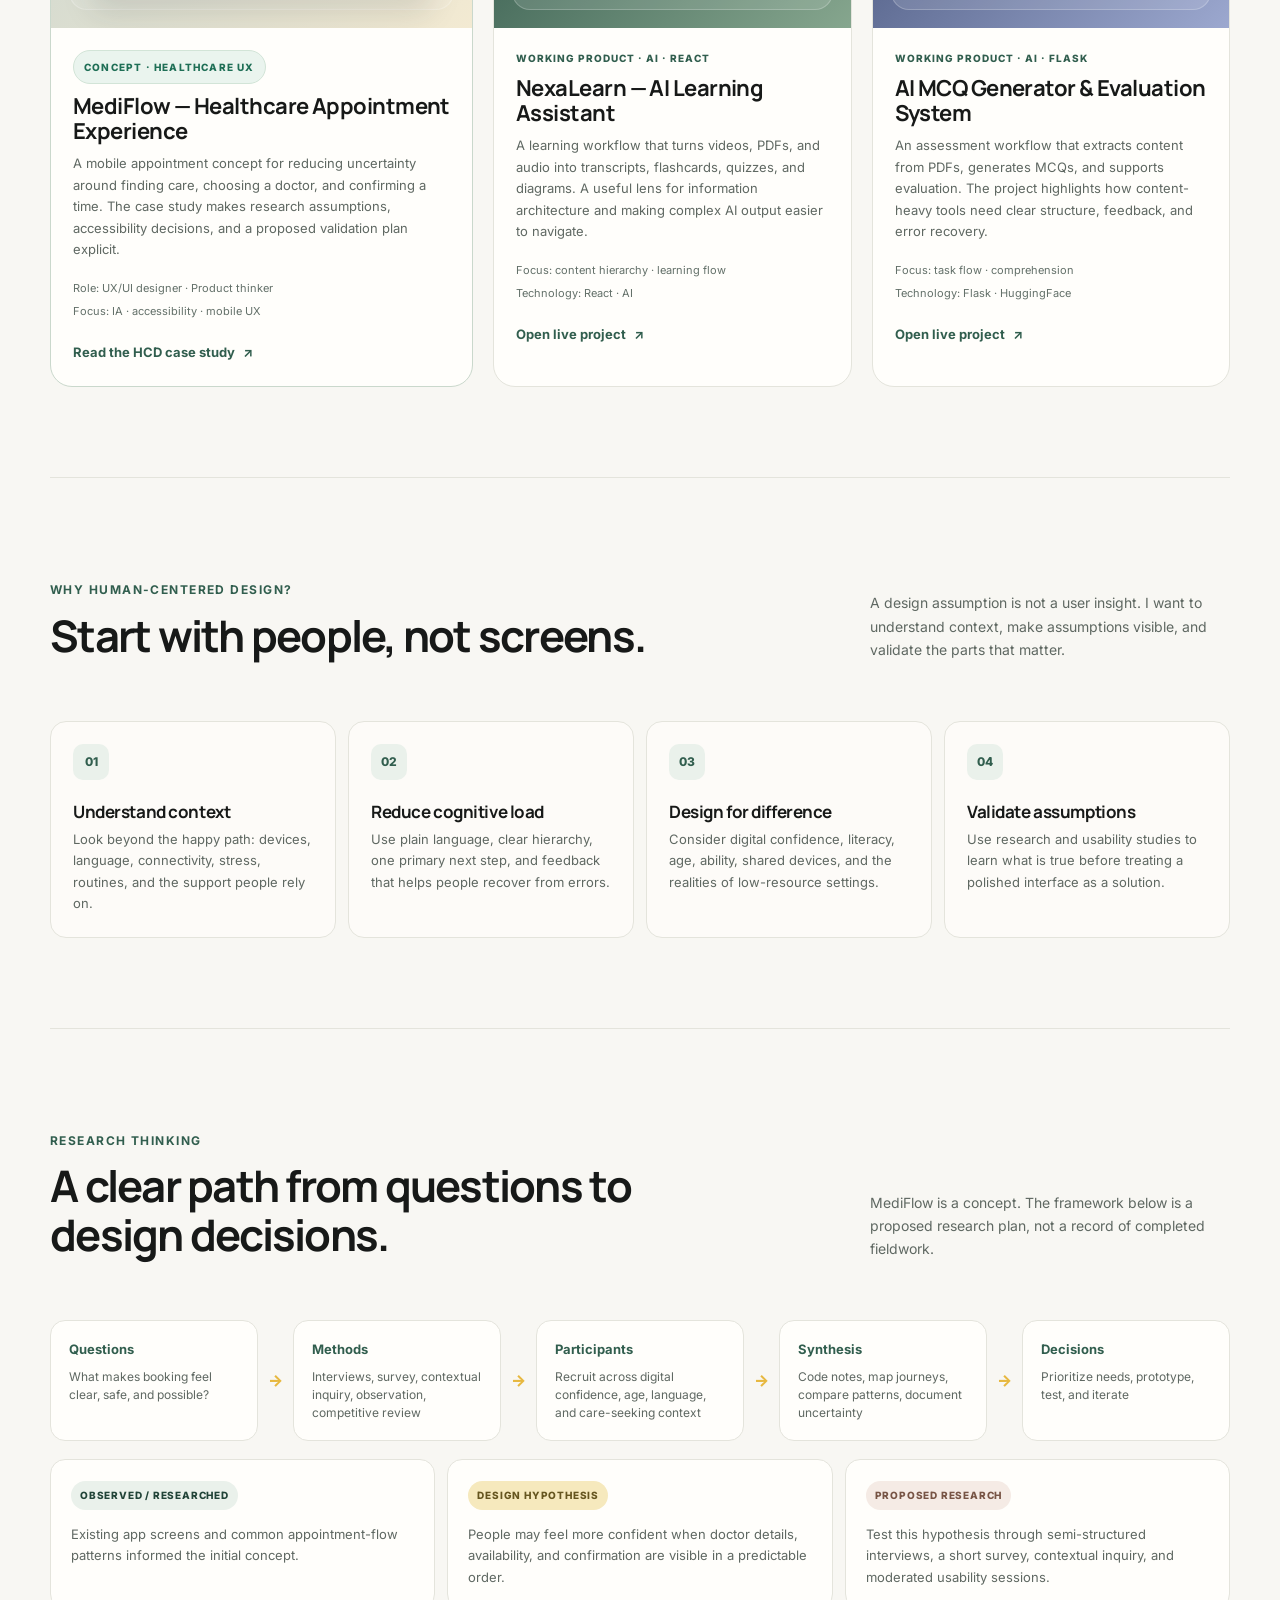
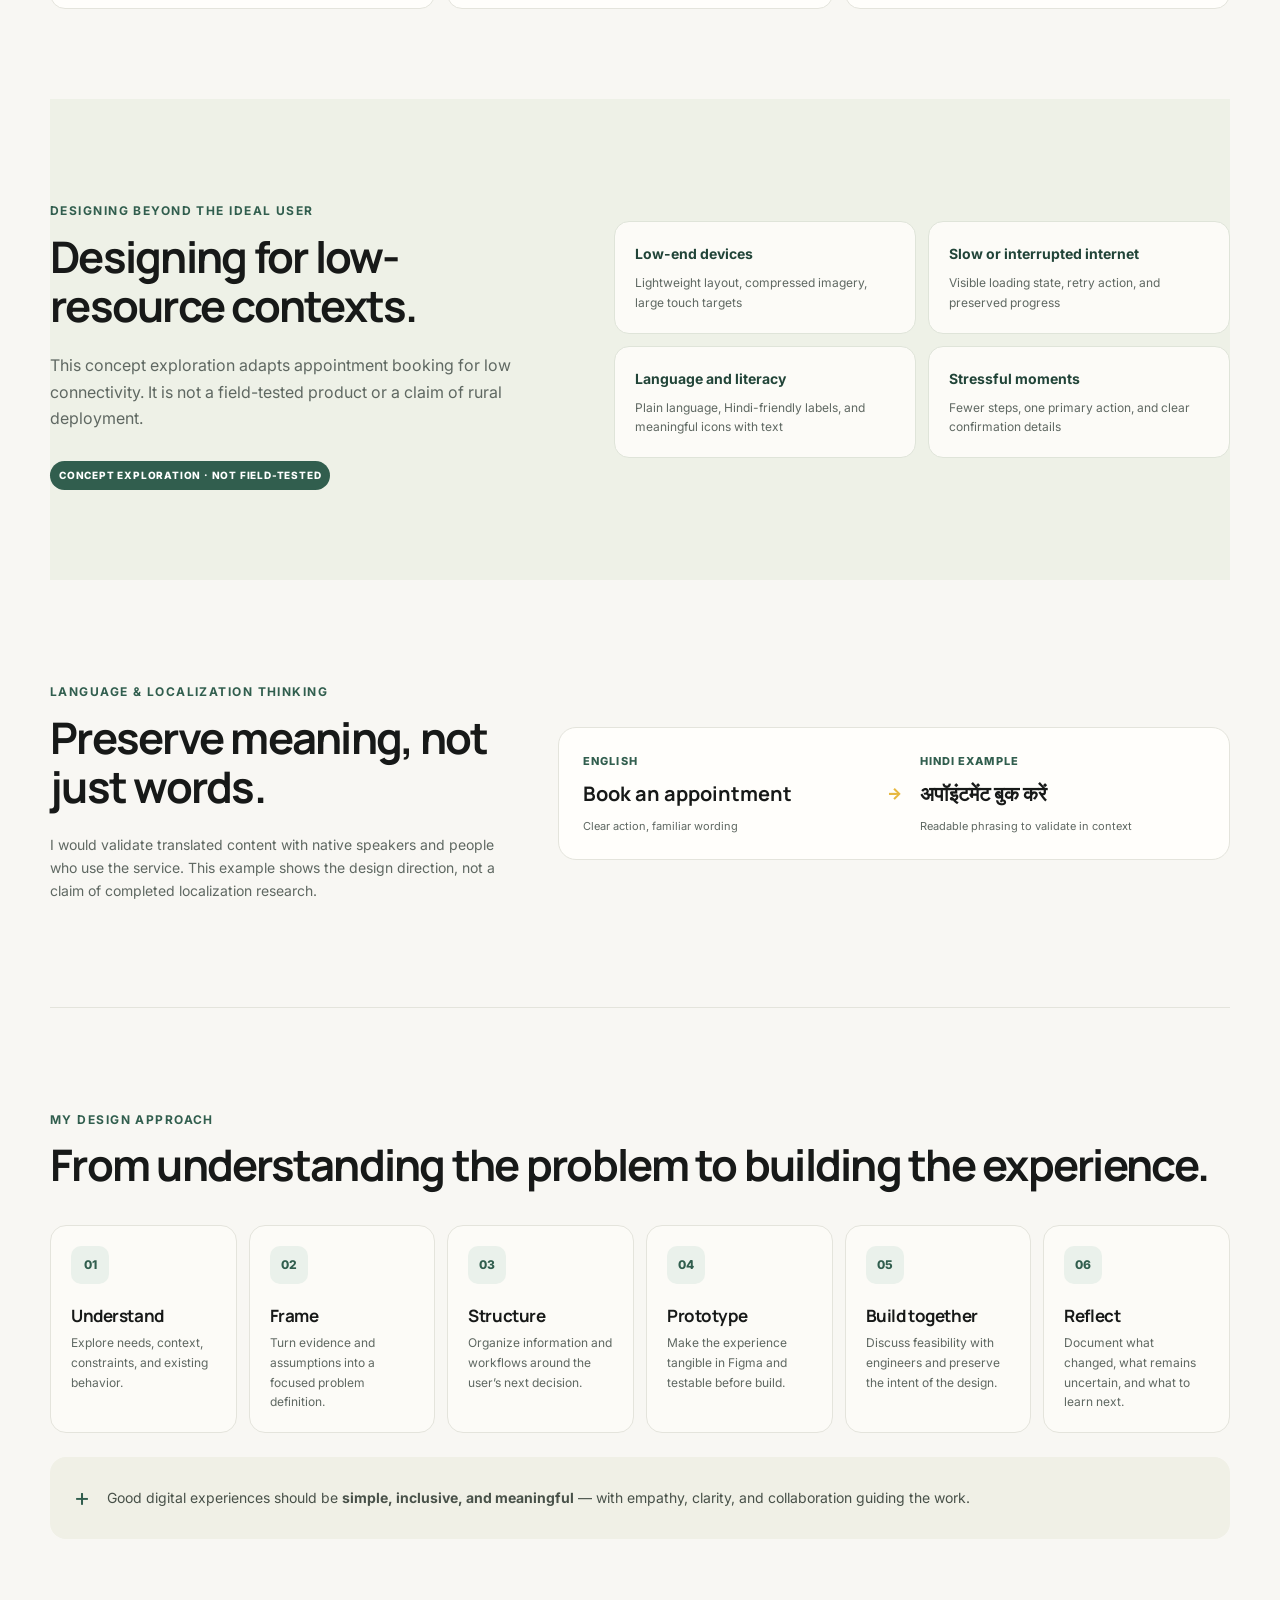
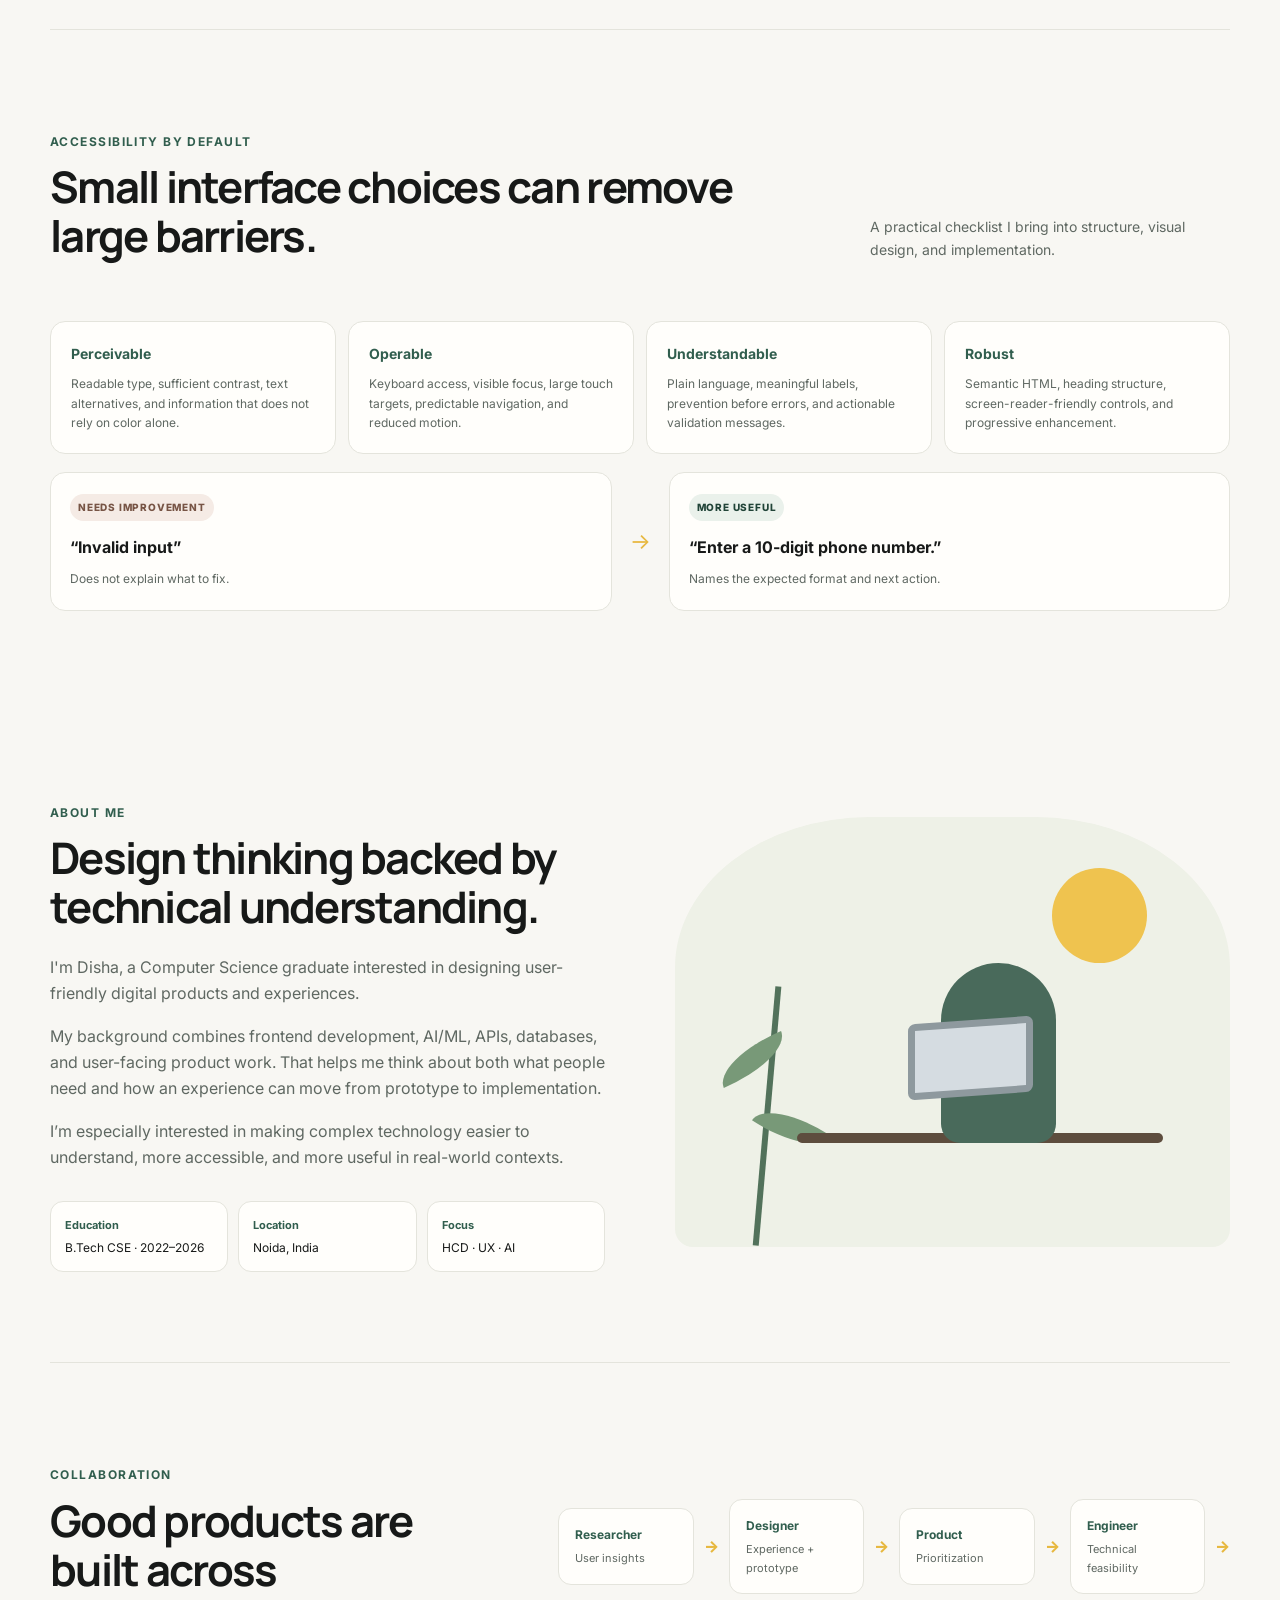
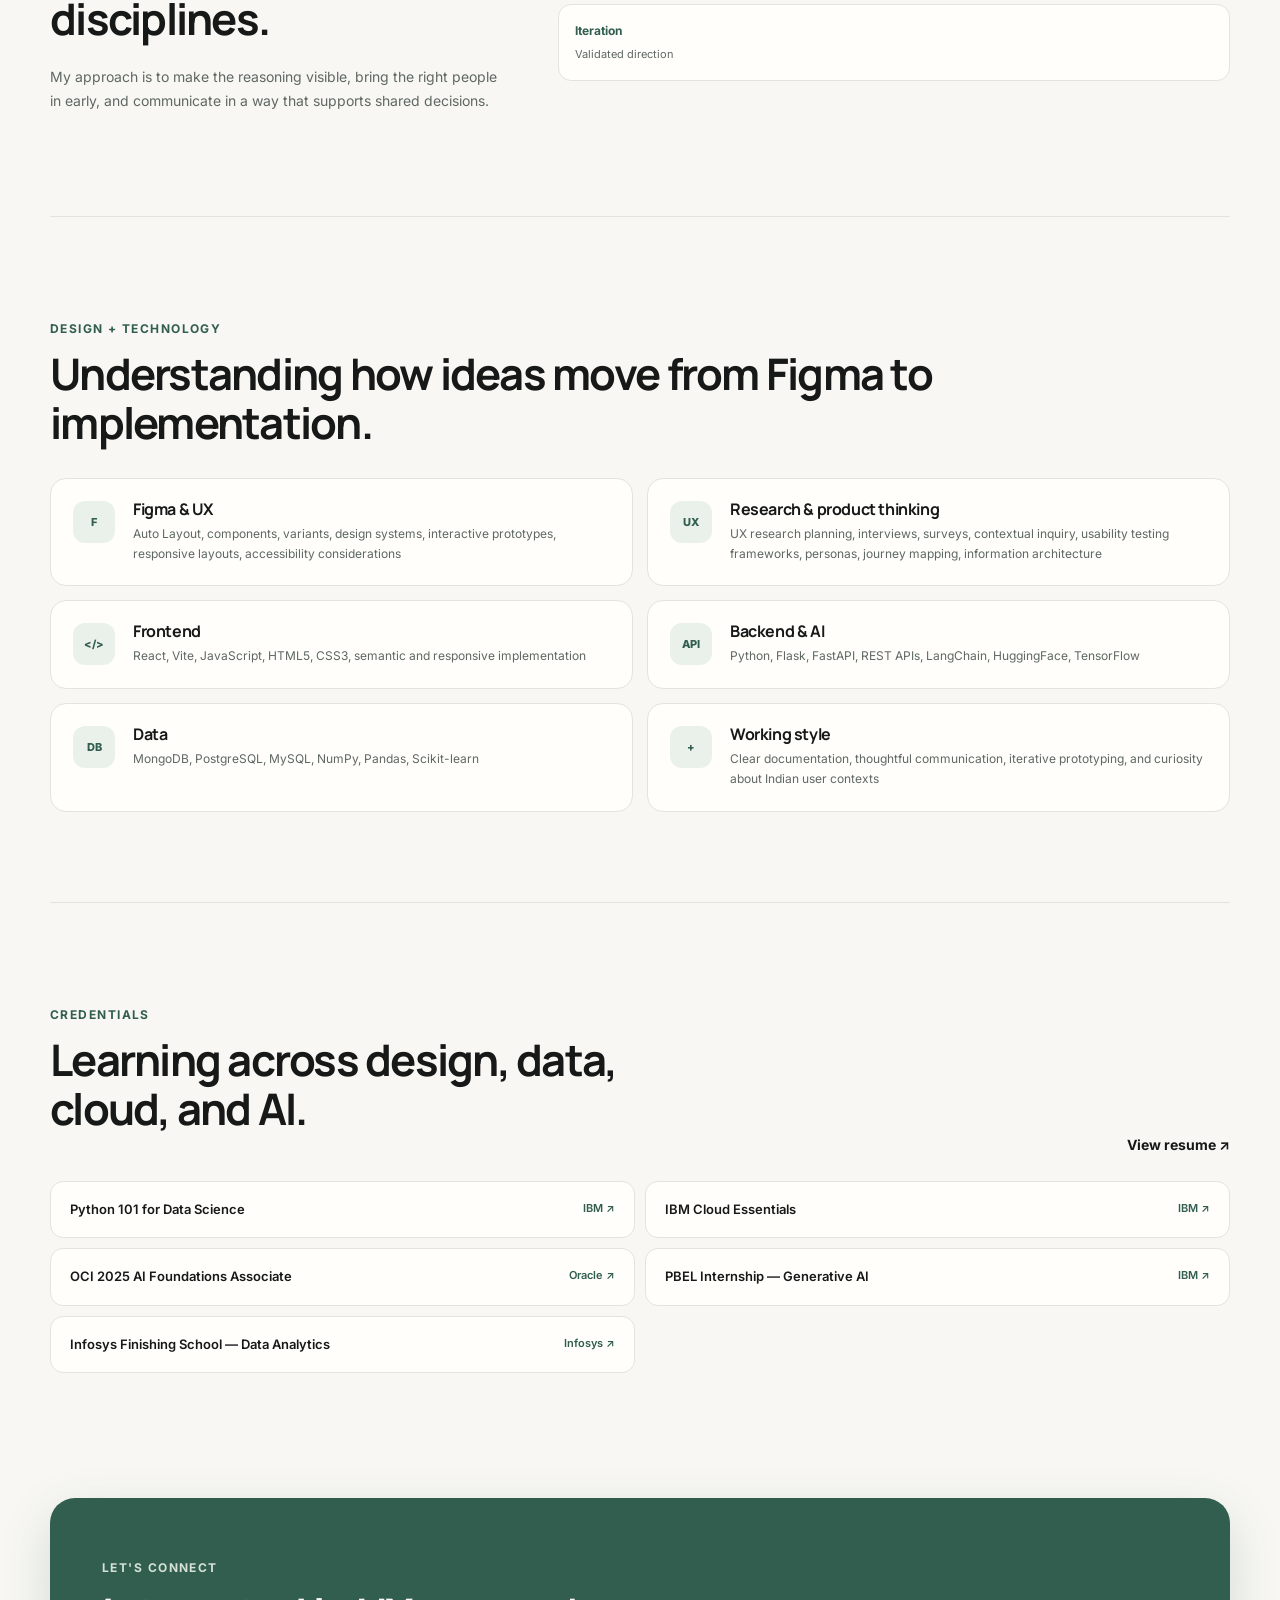
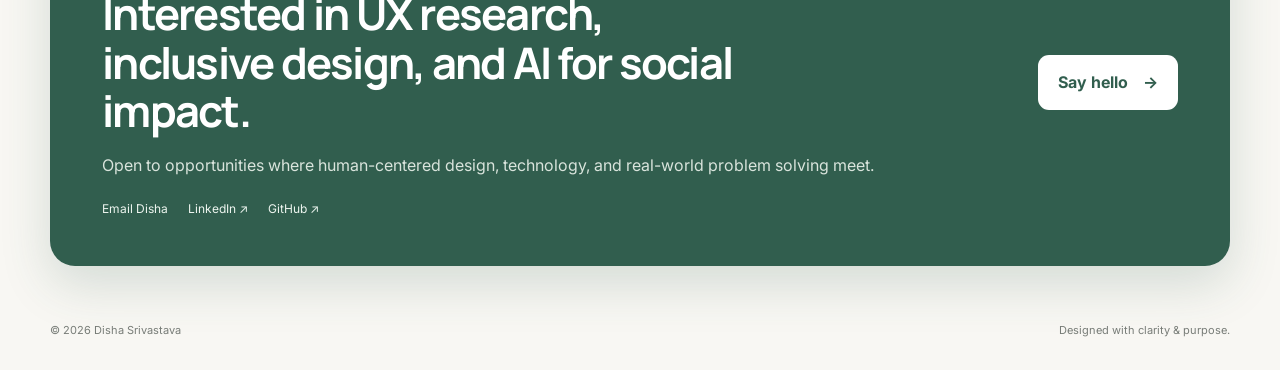
==== commit 92940a7d: "Updated styles.css" ====
--- a/index.html
+++ b/index.html
@@ -3,8 +3,11 @@
 <head>
   <meta charset="UTF-8">
   <meta name="viewport" content="width=device-width, initial-scale=1.0">
-  <meta name="description" content="Disha Srivastava — UX/UI and AI Product Builder portfolio.">
-  <title>Disha Srivastava — UX/UI + AI Product Builder</title>
+  <meta name="description" content="Disha Srivastava is a UX and Human-Centered Design portfolio builder combining research thinking, accessible interfaces, prototyping, and technical implementation.">
+  <meta property="og:title" content="Disha Srivastava — Human-Centered Design Portfolio">
+  <meta property="og:description" content="UX, research thinking, accessible interface design, and AI-enabled product building.">
+  <meta property="og:type" content="website">
+  <title>Disha Srivastava — Human-Centered Design Portfolio</title>
   <link rel="preconnect" href="https://fonts.googleapis.com">
   <link rel="preconnect" href="https://fonts.gstatic.com" crossorigin>
   <link href="https://fonts.googleapis.com/css2?family=Inter:wght@400;500;600;700&family=Manrope:wght@600;700;800&display=swap" rel="stylesheet">
@@ -19,14 +22,16 @@
         <span class="brand-mark">DS</span>
         <span>Disha Srivastava</span>
       </a>
-      <button class="menu-btn" aria-expanded="false" aria-controls="nav-links">Menu</button>
+      <button class="menu-btn" type="button" aria-expanded="false" aria-controls="nav-links">Menu</button>
       <div class="nav-links" id="nav-links">
         <a href="#work">Work</a>
         <a href="#approach">Process</a>
+        <a href="#research">Research</a>
+        <a href="#accessibility">Accessibility</a>
         <a href="#about">About</a>
         <a href="#skills">Toolkit</a>
-        <a href="Disha_Srivastava_Resume.pdf" target="_blank" rel="noopener">Resume</a>
-        <a class="nav-cta" href="#contact">Let's Connect <span>↗</span></a>
+        <a href="Disha_Srivastava_Resume.pdf.pdf" target="_blank" rel="noopener">Resume</a>
+        <a class="nav-cta" href="#contact">Let's Connect <span aria-hidden="true">↗</span></a>
       </div>
     </nav>
   </header>
@@ -34,210 +39,167 @@
   <main id="main">
     <section class="hero container" id="home">
       <div class="hero-copy">
-        <h1>Designing <span>clean, human-centered</span> experiences for everyday digital products.</h1>
-        <p class="hero-text">
-          I’m a Computer Science graduate with a keen interest in user interface design,
-          usability, and product thinking. I enjoy turning everyday user problems into
-          simple, intuitive, and visually appealing experiences for mobile and web apps.
-        </p>
+        <p class="eyebrow">Human-Centered Design · UX Research · Accessible Interfaces</p>
+        <h1>Designing <span>simple, accessible</span> experiences for people navigating complex problems.</h1>
+        <p class="hero-text">I’m a Computer Science graduate building toward UX and Human-Centered Design work. I combine research thinking, interface design, prototyping, and technical understanding to make digital products clearer, more inclusive, and easier to use.</p>
         <div class="hero-actions">
-          <a class="btn btn-primary" href="#work">View My Work <span>→</span></a>
-          <a class="text-btn"
-   href="https://drive.google.com/file/d/1qBJy3WOcdo-BO5_3FcjBSNB4PY4v6kl1/view?usp=sharing"
-   target="_blank"
-   rel="noopener">
-    Download Resume <span>↓</span>
-</a>
-        </div>
-        <div class="hero-points" aria-label="Strengths">
-          <span>♧ User-Centered</span>
-          <span>✦ Detail Oriented</span>
-          <span>♡ Impact Focused</span>
-        </div>
-      </div>
-
-      <div class="hero-photo">
+          <a class="btn btn-primary" href="#work">Explore my work <span aria-hidden="true">→</span></a>
+          <a class="text-btn" href="Disha_Srivastava_Resume.pdf.pdf" target="_blank" rel="noopener">View resume <span aria-hidden="true">↗</span></a>
+        </div>
+        <div class="hero-points" aria-label="Design strengths">
+          <span>User-centered</span>
+          <span>Research-minded</span>
+          <span>Build-aware</span>
+        </div>
+      </div>
+
+      <div class="hero-photo" aria-label="Portrait of Disha Srivastava">
         <div class="photo-orbit orbit-a"></div>
         <div class="photo-orbit orbit-b"></div>
         <div class="photo-card">
-          <img src="assets/profile.jpg" alt="Disha Srivastava wearing a formal outfit outdoors">
-        </div>
-      </div>
+          <img src="assets/profile.jpg" alt="Disha Srivastava wearing a formal outfit outdoors" width="800" height="1000">
+        </div>
+        <div class="photo-note"><span class="note-icon" aria-hidden="true">01</span><p>Start with people.<br><strong>Then shape the technology.</strong></p></div>
+      </div>
+    </section>
+
+    <section class="signal-strip container" aria-label="Portfolio focus areas">
+      <span>Research questions</span><span>Inclusive flows</span><span>Prototypes</span><span>Accessible UI</span><span>Technical collaboration</span>
     </section>
 
     <section class="work section container" id="work">
       <div class="section-head">
         <div>
           <p class="section-kicker">SELECTED WORK</p>
-          <h2>Projects where design meets technology.</h2>
-        </div>
+          <h2>Case studies shaped around people, context, and decisions.</h2>
+        </div>
+        <p class="section-intro">Concept work and working products, presented with the thinking behind the interface.</p>
       </div>
 
       <div class="project-grid">
         <article class="project-card featured">
           <div class="project-visual visual-mobile">
-            <span class="visual-label">UX CASE STUDY</span>
+            <span class="visual-label">FLAGSHIP HCD CASE STUDY</span>
             <div class="visual-structure structure-mobile">
               <div class="mini-window">
                 <div class="mini-top"><span></span><span></span><span></span></div>
-                <div class="mini-body">
-                  <aside class="mini-side"></aside>
-                  <div class="mini-content">
-                    <div class="mini-line long"></div>
-                    <div class="mini-line"></div>
-                    <div class="mini-line short"></div>
-                    <div class="mini-grid">
-                      <i></i><i></i><i></i>
-                    </div>
-                  </div>
-                </div>
+                <div class="mini-body"><aside class="mini-side"></aside><div class="mini-content"><div class="mini-line long"></div><div class="mini-line"></div><div class="mini-line short"></div><div class="mini-grid"><i></i><i></i><i></i></div></div></div>
               </div>
             </div>
           </div>
           <div class="project-body">
-            <div class="project-meta project-meta-ui">PRIMARY UI/UX PROJECT</div>
-            <h3>MediFlow — Healthcare Appointment App</h3>
-            <p>A beginner-level healthcare app concept helping users browse doctors, book appointments, and track care in a calmer, more accessible way.</p>
-            <a class="project-link" href="ux-project.html">View case study <span>↗</span></a>
+            <div class="project-meta project-meta-ui">CONCEPT · HEALTHCARE UX</div>
+            <h3>MediFlow — Healthcare Appointment Experience</h3>
+            <p>A mobile appointment concept for reducing uncertainty around finding care, choosing a doctor, and confirming a time. The case study makes research assumptions, accessibility decisions, and a proposed validation plan explicit.</p>
+            <div class="project-details"><span>Role: UX/UI designer · Product thinker</span><span>Focus: IA · accessibility · mobile UX</span></div>
+            <a class="project-link" href="ux-project.html">Read the HCD case study <span aria-hidden="true">↗</span></a>
           </div>
         </article>
 
         <article class="project-card">
-          <div class="project-visual visual-nexa">
-            <span class="visual-label">AI LEARNING</span>
-            <div class="visual-structure structure-nexa">
-              <div class="mini-dashboard">
-                <div class="dash-head"></div>
-                <div class="dash-body">
-                  <span class="dash-panel big"></span>
-                  <span class="dash-panel"></span>
-                  <span class="dash-panel"></span>
-                </div>
-              </div>
-            </div>
-          </div>
+          <div class="project-visual visual-nexa"><span class="visual-label">AI LEARNING EXPERIENCE</span><div class="visual-structure structure-nexa"><div class="mini-dashboard"><div class="dash-head"></div><div class="dash-body"><span class="dash-panel big"></span><span class="dash-panel"></span><span class="dash-panel"></span></div></div></div></div>
           <div class="project-body">
-            <div class="project-meta">FEATURED · AI · REACT · PRODUCT</div>
+            <div class="project-meta">WORKING PRODUCT · AI · REACT</div>
             <h3>NexaLearn — AI Learning Assistant</h3>
-            <p>AI-powered learning platform that transforms YouTube videos, PDFs, and audio into transcripts, flashcards, quizzes, and diagrams.</p>
-            <a class="project-link" href="https://nexa-16tq.onrender.com/" target="_blank" rel="noopener">Open Live Project <span>↗</span></a>
+            <p>A learning workflow that turns videos, PDFs, and audio into transcripts, flashcards, quizzes, and diagrams. A useful lens for information architecture and making complex AI output easier to navigate.</p>
+            <div class="project-details"><span>Focus: content hierarchy · learning flow</span><span>Technology: React · AI</span></div>
+            <a class="project-link" href="https://nexa-16tq.onrender.com/" target="_blank" rel="noopener">Open live project <span aria-hidden="true">↗</span></a>
           </div>
         </article>
 
         <article class="project-card">
-          <div class="project-visual visual-mcq">
-            <span class="visual-label">ASSESSMENT AI</span>
-            <div class="visual-structure structure-mcq">
-              <div class="mini-quiz">
-                <div class="quiz-line short"></div>
-                <div class="quiz-line"></div>
-                <div class="quiz-line short"></div>
-                <div class="quiz-options">
-                  <span></span><span></span>
-                  <span></span><span></span>
-                </div>
-              </div>
-            </div>
-          </div>
+          <div class="project-visual visual-mcq"><span class="visual-label">ASSESSMENT EXPERIENCE</span><div class="visual-structure structure-mcq"><div class="mini-quiz"><div class="quiz-line short"></div><div class="quiz-line"></div><div class="quiz-line short"></div><div class="quiz-options"><span></span><span></span><span></span><span></span></div></div></div></div>
           <div class="project-body">
-            <div class="project-meta">AI · FLASK · HUGGINGFACE</div>
+            <div class="project-meta">WORKING PRODUCT · AI · FLASK</div>
             <h3>AI MCQ Generator &amp; Evaluation System</h3>
-            <p>NLP-powered assessment workflow that extracts content from PDFs, generates MCQs, and supports evaluation.</p>
-            <a class="project-link" href="https://ai-mcq-flashcard-generator-cbeypskxeeuyakcpsqcwmr.streamlit.app/" target="_blank" rel="noopener">Open Live Project <span>↗</span></a>
+            <p>An assessment workflow that extracts content from PDFs, generates MCQs, and supports evaluation. The project highlights how content-heavy tools need clear structure, feedback, and error recovery.</p>
+            <div class="project-details"><span>Focus: task flow · comprehension</span><span>Technology: Flask · HuggingFace</span></div>
+            <a class="project-link" href="https://ai-mcq-flashcard-generator-cbeypskxeeuyakcpsqcwmr.streamlit.app/" target="_blank" rel="noopener">Open live project <span aria-hidden="true">↗</span></a>
           </div>
         </article>
       </div>
     </section>
 
+    <section class="human-section section container" id="human-centered">
+      <div class="section-head">
+        <div><p class="section-kicker">WHY HUMAN-CENTERED DESIGN?</p><h2>Start with people, not screens.</h2></div>
+        <p class="section-intro">A design assumption is not a user insight. I want to understand context, make assumptions visible, and validate the parts that matter.</p>
+      </div>
+      <div class="principle-grid">
+        <article><span class="principle-number">01</span><h3>Understand context</h3><p>Look beyond the happy path: devices, language, connectivity, stress, routines, and the support people rely on.</p></article>
+        <article><span class="principle-number">02</span><h3>Reduce cognitive load</h3><p>Use plain language, clear hierarchy, one primary next step, and feedback that helps people recover from errors.</p></article>
+        <article><span class="principle-number">03</span><h3>Design for difference</h3><p>Consider digital confidence, literacy, age, ability, shared devices, and the realities of low-resource settings.</p></article>
+        <article><span class="principle-number">04</span><h3>Validate assumptions</h3><p>Use research and usability studies to learn what is true before treating a polished interface as a solution.</p></article>
+      </div>
+    </section>
+
+    <section class="research section container" id="research">
+      <div class="section-head"><div><p class="section-kicker">RESEARCH THINKING</p><h2>A clear path from questions to design decisions.</h2></div><p class="section-intro">MediFlow is a concept. The framework below is a proposed research plan, not a record of completed fieldwork.</p></div>
+      <div class="research-flow" aria-label="Proposed research process">
+        <div><b>Questions</b><span>What makes booking feel clear, safe, and possible?</span></div><i aria-hidden="true">→</i>
+        <div><b>Methods</b><span>Interviews, survey, contextual inquiry, observation, competitive review</span></div><i aria-hidden="true">→</i>
+        <div><b>Participants</b><span>Recruit across digital confidence, age, language, and care-seeking context</span></div><i aria-hidden="true">→</i>
+        <div><b>Synthesis</b><span>Code notes, map journeys, compare patterns, document uncertainty</span></div><i aria-hidden="true">→</i>
+        <div><b>Decisions</b><span>Prioritize needs, prototype, test, and iterate</span></div>
+      </div>
+      <div class="research-notes">
+        <div><span class="label observed">Observed / researched</span><p>Existing app screens and common appointment-flow patterns informed the initial concept.</p></div>
+        <div><span class="label hypothesis">Design hypothesis</span><p>People may feel more confident when doctor details, availability, and confirmation are visible in a predictable order.</p></div>
+        <div><span class="label proposed">Proposed research</span><p>Test this hypothesis through semi-structured interviews, a short survey, contextual inquiry, and moderated usability sessions.</p></div>
+      </div>
+    </section>
+
+    <section class="low-resource section container" id="low-resource">
+      <div class="low-resource-copy"><p class="section-kicker">DESIGNING BEYOND THE IDEAL USER</p><h2>Designing for low-resource contexts.</h2><p>This concept exploration adapts appointment booking for low connectivity. It is not a field-tested product or a claim of rural deployment.</p><span class="concept-tag">CONCEPT EXPLORATION · NOT FIELD-TESTED</span></div>
+      <div class="constraint-list">
+        <div><b>Low-end devices</b><span>Lightweight layout, compressed imagery, large touch targets</span></div>
+        <div><b>Slow or interrupted internet</b><span>Visible loading state, retry action, and preserved progress</span></div>
+        <div><b>Language and literacy</b><span>Plain language, Hindi-friendly labels, and meaningful icons with text</span></div>
+        <div><b>Stressful moments</b><span>Fewer steps, one primary action, and clear confirmation details</span></div>
+      </div>
+    </section>
+
+    <section class="localization section container">
+      <div><p class="section-kicker">LANGUAGE &amp; LOCALIZATION THINKING</p><h2>Preserve meaning, not just words.</h2><p>I would validate translated content with native speakers and people who use the service. This example shows the design direction, not a claim of completed localization research.</p></div>
+      <div class="translation-card"><div><span>English</span><strong>Book an appointment</strong><small>Clear action, familiar wording</small></div><div class="translation-arrow" aria-hidden="true">→</div><div><span>Hindi example</span><strong lang="hi">अपॉइंटमेंट बुक करें</strong><small>Readable phrasing to validate in context</small></div></div>
+    </section>
+
     <section class="approach section container" id="approach">
-      <p class="section-kicker">MY DESIGN APPROACH</p>
-      <h2>From understanding the problem to building the experience.</h2>
-      <div class="steps">
-        <div class="step"><span>01</span><h3>Understand</h3><p>Explore the problem, context, and user needs before jumping into the interface.</p></div>
-        <div class="step"><span>02</span><h3>Frame</h3><p>Define the problem clearly and identify opportunities for improvement.</p></div>
-        <div class="step"><span>03</span><h3>Structure</h3><p>Organize information and plan workflows that are easy to follow.</p></div>
-        <div class="step"><span>04</span><h3>Design</h3><p>Create intuitive interfaces, interactions, and prototypes.</p></div>
-        <div class="step"><span>05</span><h3>Build</h3><p>Work across frontend and AI technologies to turn ideas into working products.</p></div>
-        <div class="step"><span>06</span><h3>Reflect</h3><p>Learn from the work and iterate toward clearer experiences.</p></div>
-      </div>
-      <div class="principle">
-        <span class="principle-icon">♡</span>
-        <p>I believe good digital experiences should be <strong>simple, inclusive, and meaningful</strong> — with empathy, clarity, and collaboration guiding the design.</p>
-      </div>
+      <p class="section-kicker">MY DESIGN APPROACH</p><h2>From understanding the problem to building the experience.</h2>
+      <div class="steps"><div class="step"><span>01</span><h3>Understand</h3><p>Explore needs, context, constraints, and existing behavior.</p></div><div class="step"><span>02</span><h3>Frame</h3><p>Turn evidence and assumptions into a focused problem definition.</p></div><div class="step"><span>03</span><h3>Structure</h3><p>Organize information and workflows around the user’s next decision.</p></div><div class="step"><span>04</span><h3>Prototype</h3><p>Make the experience tangible in Figma and testable before build.</p></div><div class="step"><span>05</span><h3>Build together</h3><p>Discuss feasibility with engineers and preserve the intent of the design.</p></div><div class="step"><span>06</span><h3>Reflect</h3><p>Document what changed, what remains uncertain, and what to learn next.</p></div></div>
+      <div class="principle"><span class="principle-icon" aria-hidden="true">+</span><p>Good digital experiences should be <strong>simple, inclusive, and meaningful</strong> — with empathy, clarity, and collaboration guiding the work.</p></div>
+    </section>
+
+    <section class="accessibility section container" id="accessibility">
+      <div class="section-head"><div><p class="section-kicker">ACCESSIBILITY BY DEFAULT</p><h2>Small interface choices can remove large barriers.</h2></div><p class="section-intro">A practical checklist I bring into structure, visual design, and implementation.</p></div>
+      <div class="accessibility-grid"><div><b>Perceivable</b><span>Readable type, sufficient contrast, text alternatives, and information that does not rely on color alone.</span></div><div><b>Operable</b><span>Keyboard access, visible focus, large touch targets, predictable navigation, and reduced motion.</span></div><div><b>Understandable</b><span>Plain language, meaningful labels, prevention before errors, and actionable validation messages.</span></div><div><b>Robust</b><span>Semantic HTML, heading structure, screen-reader-friendly controls, and progressive enhancement.</span></div></div>
+      <div class="before-after"><div><span class="bad">Needs improvement</span><p>“Invalid input”</p><small>Does not explain what to fix.</small></div><div class="arrow-line" aria-hidden="true">→</div><div><span class="good">More useful</span><p>“Enter a 10-digit phone number.”</p><small>Names the expected format and next action.</small></div></div>
     </section>
 
     <section class="about section container" id="about">
-      <div class="about-copy">
-        <p class="section-kicker">ABOUT ME</p>
-        <h2>Design thinking backed by technical understanding.</h2>
-        <p>I'm Disha, a Computer Science graduate interested in designing user-friendly digital products and experiences.</p>
-        <p>My background combines frontend development, AI/ML, APIs, databases, and user-facing product work. This helps me think about both what users need and how those experiences can be implemented.</p>
-        <p>I'm especially interested in making complex technology easier to understand, more accessible, and more useful.</p>
-        <div class="about-facts">
-          <div><b>Education</b><span>B.Tech CSE · 2022–2026</span></div>
-          <div><b>Location</b><span>Noida, India</span></div>
-          <div><b>Focus</b><span>UX · AI · Product</span></div>
-        </div>
-      </div>
-      <div class="about-art" aria-hidden="true">
-        <div class="sun"></div>
-        <div class="plant"></div>
-        <div class="desk"></div>
-        <div class="person-shape"></div>
-        <div class="laptop"></div>
-      </div>
+      <div class="about-copy"><p class="section-kicker">ABOUT ME</p><h2>Design thinking backed by technical understanding.</h2><p>I'm Disha, a Computer Science graduate interested in designing user-friendly digital products and experiences.</p><p>My background combines frontend development, AI/ML, APIs, databases, and user-facing product work. That helps me think about both what people need and how an experience can move from prototype to implementation.</p><p>I’m especially interested in making complex technology easier to understand, more accessible, and more useful in real-world contexts.</p><div class="about-facts"><div><b>Education</b><span>B.Tech CSE · 2022–2026</span></div><div><b>Location</b><span>Noida, India</span></div><div><b>Focus</b><span>HCD · UX · AI</span></div></div></div>
+      <div class="about-art" aria-hidden="true"><div class="sun"></div><div class="plant"></div><div class="desk"></div><div class="person-shape"></div><div class="laptop"></div></div>
+    </section>
+
+    <section class="collaboration section container" id="collaboration">
+      <div><p class="section-kicker">COLLABORATION</p><h2>Good products are built across disciplines.</h2><p>My approach is to make the reasoning visible, bring the right people in early, and communicate in a way that supports shared decisions.</p></div>
+      <div class="collab-flow"><div><b>Researcher</b><span>User insights</span></div><i aria-hidden="true">→</i><div><b>Designer</b><span>Experience + prototype</span></div><i aria-hidden="true">→</i><div><b>Product</b><span>Prioritization</span></div><i aria-hidden="true">→</i><div><b>Engineer</b><span>Technical feasibility</span></div><i aria-hidden="true">→</i><div><b>Iteration</b><span>Validated direction</span></div></div>
     </section>
 
     <section class="skills section container" id="skills">
-      <p class="section-kicker">SKILLS &amp; TOOLKIT</p>
-      <h2>A multidisciplinary toolkit for building real products.</h2>
-      <div class="skills-grid">
-        <div class="skill"><span>✎</span><div><h3>UX / UI</h3><p>Figma, UI Design, UX Research, Interaction Design, Prototyping, Responsive Design, Accessibility</p></div></div>
-        <div class="skill"><span>⌘</span><div><h3>AI / ML</h3><p>LangChain, HuggingFace, TensorFlow, Keras, Scikit-learn, NumPy, Pandas</p></div></div>
-        <div class="skill"><span>&lt;/&gt;</span><div><h3>Frontend</h3><p>React, Vite, JavaScript, HTML5, CSS3</p></div></div>
-        <div class="skill"><span>◫</span><div><h3>Backend &amp; APIs</h3><p>Python, Flask, FastAPI, REST APIs</p></div></div>
-        <div class="skill"><span>▤</span><div><h3>Databases</h3><p>MongoDB, PostgreSQL, MySQL</p></div></div>
-        <div class="skill"><span>⚙</span><div><h3>Tools</h3><p>Git, ReportLab, Docker</p></div></div>
-      </div>
+      <p class="section-kicker">DESIGN + TECHNOLOGY</p><h2>Understanding how ideas move from Figma to implementation.</h2>
+      <div class="skills-grid"><div class="skill"><span aria-hidden="true">F</span><div><h3>Figma &amp; UX</h3><p>Auto Layout, components, variants, design systems, interactive prototypes, responsive layouts, accessibility considerations</p></div></div><div class="skill"><span aria-hidden="true">UX</span><div><h3>Research &amp; product thinking</h3><p>UX research planning, interviews, surveys, contextual inquiry, usability testing frameworks, personas, journey mapping, information architecture</p></div></div><div class="skill"><span aria-hidden="true">&lt;/&gt;</span><div><h3>Frontend</h3><p>React, Vite, JavaScript, HTML5, CSS3, semantic and responsive implementation</p></div></div><div class="skill"><span aria-hidden="true">API</span><div><h3>Backend &amp; AI</h3><p>Python, Flask, FastAPI, REST APIs, LangChain, HuggingFace, TensorFlow</p></div></div><div class="skill"><span aria-hidden="true">DB</span><div><h3>Data</h3><p>MongoDB, PostgreSQL, MySQL, NumPy, Pandas, Scikit-learn</p></div></div><div class="skill"><span aria-hidden="true">+</span><div><h3>Working style</h3><p>Clear documentation, thoughtful communication, iterative prototyping, and curiosity about Indian user contexts</p></div></div></div>
     </section>
 
     <section class="credentials section container">
-      <div class="credentials-head">
-        <div>
-          <p class="section-kicker">CREDENTIALS</p>
-          <h2>Learning across design, data, cloud, and AI.</h2>
-        </div>
-        <a class="text-btn" href="Disha_Srivastava_Resume.pdf" target="_blank" rel="noopener">View Resume ↗</a>
-      </div>
-      <div class="cert-grid">
-        <a href="https://courses.cognitiveclass.ai/certificates/639920cce16649b68c1a98b36c692c91" target="_blank" rel="noopener">Python 101 for Data Science <span>IBM ↗</span></a>
-        <a href="https://courses.cognitiveclass.ai/certificates/c7834815161543efb3d0b4177d84b84a" target="_blank" rel="noopener">IBM Cloud Essentials <span>IBM ↗</span></a>
-        <a href="https://drive.google.com/file/d/1Th6QvMIihW3matksVEC5Hqzuv3rdnCoJ/view?usp=drivesdk" target="_blank" rel="noopener">OCI 2025 AI Foundations Associate <span>Oracle ↗</span></a>
-        <a href="https://courses.ibmmooc.skillsnetwork.site/certificates/0485bfde626c464faabf52d10695b053" target="_blank" rel="noopener">PBEL Internship — Generative AI <span>IBM ↗</span></a>
-        <a href="https://drive.google.com/file/d/1Gg4HRlStVsyvLgnFZtWkcLbvxADYgrN2/view?usp=drivesdk" target="_blank" rel="noopener">Infosys Finishing School — Data Analytics <span>Infosys ↗</span></a>
-      </div>
-    </section>
-
-    <section class="contact container" id="contact">
-      <div>
-        <p class="section-kicker">LET'S CONNECT</p>
-        <h2>Let's create meaningful solutions together.</h2>
-        <p>Open to opportunities where design, technology, and real-world problem solving meet.</p>
-        <div class="contact-links">
-          <a href="mailto:dishasrivastava206@gmail.com">✉ dishasrivastava206@gmail.com</a>
-          <a href="https://www.linkedin.com/in/disha-srivastava-09a5a728b" target="_blank" rel="noopener">in LinkedIn ↗</a>
-          <a href="https://github.com/Dishasri2004" target="_blank" rel="noopener">◉ GitHub ↗</a>
-        </div>
-      </div>
-      <a class="btn btn-light" href="mailto:dishasrivastava206@gmail.com">Say Hello <span>→</span></a>
-    </section>
+      <div class="credentials-head"><div><p class="section-kicker">CREDENTIALS</p><h2>Learning across design, data, cloud, and AI.</h2></div><a class="text-btn" href="Disha_Srivastava_Resume.pdf.pdf" target="_blank" rel="noopener">View resume <span aria-hidden="true">↗</span></a></div>
+      <div class="cert-grid"><a href="https://courses.cognitiveclass.ai/certificates/639920cce16649b68c1a98b36c692c91" target="_blank" rel="noopener">Python 101 for Data Science <span>IBM ↗</span></a><a href="https://courses.cognitiveclass.ai/certificates/c7834815161543efb3d0b4177d84b84a" target="_blank" rel="noopener">IBM Cloud Essentials <span>IBM ↗</span></a><a href="https://drive.google.com/file/d/1Th6QvMIihW3matksVEC5Hqzuv3rdnCoJ/view?usp=drivesdk" target="_blank" rel="noopener">OCI 2025 AI Foundations Associate <span>Oracle ↗</span></a><a href="https://courses.ibmmooc.skillsnetwork.site/certificates/0485bfde626c464faabf52d10695b053" target="_blank" rel="noopener">PBEL Internship — Generative AI <span>IBM ↗</span></a><a href="https://drive.google.com/file/d/1Gg4HRlStVsyvLgnFZtWkcLbvxADYgrN2/view?usp=drivesdk" target="_blank" rel="noopener">Infosys Finishing School — Data Analytics <span>Infosys ↗</span></a></div>
+    </section>
+
+    <section class="contact container" id="contact"><div><p class="section-kicker">LET'S CONNECT</p><h2>Interested in UX research, inclusive design, and AI for social impact.</h2><p>Open to opportunities where human-centered design, technology, and real-world problem solving meet.</p><div class="contact-links"><a href="mailto:dishasrivastava206@gmail.com">Email Disha</a><a href="https://www.linkedin.com/in/disha-srivastava-09a5a728b" target="_blank" rel="noopener">LinkedIn ↗</a><a href="https://github.com/Dishasri2004" target="_blank" rel="noopener">GitHub ↗</a></div></div><a class="btn btn-light" href="mailto:dishasrivastava206@gmail.com">Say hello <span aria-hidden="true">→</span></a></section>
   </main>
 
-  <footer class="footer container">
-    <span>© 2026 Disha Srivastava</span>
-    <span>Designed with clarity &amp; purpose.</span>
-  </footer>
-
+  <footer class="footer container"><span>© 2026 Disha Srivastava</span><span>Designed with clarity &amp; purpose.</span></footer>
   <script src="script.js"></script>
 </body>
 </html>
--- a/styles.css
+++ b/styles.css
@@ -1,99 +1,210 @@
-:root{
-  --bg:#f8f7f3; --paper:#fffefb; --text:#171918; --muted:#626762;
-  --green:#315e4e; --green-2:#3f735f; --yellow:#e7b83f; --line:#e7e5dc;
-  --shadow:0 18px 55px rgba(39,53,45,.10); --radius:22px;
+:root {
+  --bg: #f8f7f3;
+  --paper: #fffefb;
+  --ink: #171918;
+  --muted: #5f6862;
+  --green: #315e4e;
+  --green-dark: #214438;
+  --green-soft: #eaf1eb;
+  --yellow: #e7b83f;
+  --line: #e4e4dc;
+  --rose-soft: #f5ebe5;
+  --blue-soft: #e8eff1;
+  --shadow: 0 18px 55px rgba(39, 53, 45, .1);
+  --radius: 22px;
 }
-*{box-sizing:border-box}
-html{scroll-behavior:smooth}
-body{margin:0;background:var(--bg);color:var(--text);font-family:Inter,system-ui,sans-serif;line-height:1.65}
-a{color:inherit;text-decoration:none}
-button{font:inherit}
-.container{width:min(1180px,calc(100% - 48px));margin:auto}
-.nav-wrap{position:sticky;top:0;z-index:20;background:rgba(248,247,243,.88);backdrop-filter:blur(14px);border-bottom:1px solid rgba(231,229,220,.7)}
-.nav{min-height:76px;display:flex;align-items:center;justify-content:space-between;gap:24px}
-.brand{display:flex;align-items:center;gap:10px;font-weight:700}
-.brand-mark{display:grid;place-items:center;width:34px;height:34px;border-radius:10px;background:var(--green);color:white;font-size:13px}
-.nav-links{display:flex;align-items:center;gap:27px;font-size:14px;font-weight:500}
-.nav-links a{transition:.2s ease}
-.nav-links a:hover{color:var(--green)}
-.nav-cta{background:var(--green);color:#fff!important;padding:11px 17px;border-radius:10px}
-.menu-btn{display:none;border:1px solid var(--line);background:var(--paper);padding:9px 12px;border-radius:9px}
-.hero{min-height:700px;display:grid;grid-template-columns:1.03fr .97fr;align-items:center;gap:45px;padding:80px 0 65px}
-.eyebrow,.section-kicker{font-size:12px;letter-spacing:.12em;text-transform:uppercase;font-weight:700;color:var(--green)}
-.eyebrow{display:inline-block;letter-spacing:.02em;text-transform:none;color:#5d4d1e;background:#f6e9bd;padding:8px 13px;border-radius:999px}
-h1,h2,h3{font-family:Manrope,Inter,sans-serif;line-height:1.12}
-h1{font-size:clamp(44px,5.3vw,72px);letter-spacing:-.055em;margin:22px 0 24px;max-width:720px}
-h1 span{color:var(--green)}
-h2{font-size:clamp(31px,3.4vw,46px);letter-spacing:-.04em;margin:9px 0 22px}
-h3{letter-spacing:-.025em}
-.hero-text{max-width:620px;color:var(--muted);font-size:17px}
-.hero-actions{display:flex;align-items:center;gap:24px;margin-top:32px}
-.btn{display:inline-flex;align-items:center;gap:15px;border:0;border-radius:11px;padding:14px 20px;font-weight:700;cursor:pointer}
-.btn-primary{background:var(--green);color:white;box-shadow:0 10px 24px rgba(49,94,78,.18)}
-.btn-light{background:white;color:var(--green)}
-.text-btn{font-weight:600;font-size:14px}
-.hero-points{display:flex;gap:26px;margin-top:45px;color:#4e544f;font-size:13px}
-.hero-photo{position:relative;min-height:560px;display:grid;place-items:center}
-.photo-card{width:min(390px,75%);aspect-ratio:.79;position:relative;z-index:2;overflow:hidden;border-radius:190px 190px 35px 35px;border:9px solid white;box-shadow:var(--shadow);background:#dfe8e2}
-.photo-card img{width:100%;height:100%;object-fit:cover;object-position:center 44%}
-.photo-orbit{position:absolute;border-radius:50%;filter:blur(.1px)}
-.orbit-a{width:410px;height:410px;background:#e3e9dc;top:80px;left:50%;transform:translateX(-45%)}
-.orbit-b{width:110px;height:110px;border:18px solid #f3cf67;right:8%;bottom:70px}
-.photo-note{position:absolute;z-index:4;right:2%;bottom:78px;background:white;padding:17px 20px;border-radius:15px;box-shadow:0 15px 40px rgba(30,50,40,.13);display:flex;gap:12px;align-items:flex-start;font-size:12px}
-.photo-note p{margin:0}
-.note-icon{width:30px;height:30px;display:grid;place-items:center;background:#e2ece3;color:var(--green);border-radius:50%}
-.section{padding:90px 0}
-.section-head{display:flex;justify-content:space-between;align-items:end;margin-bottom:30px}
-.section-head h2{max-width:690px}
-.project-grid{display:grid;grid-template-columns:1.18fr 1fr 1fr;gap:20px}
-.project-card{background:var(--paper);border:1px solid var(--line);border-radius:var(--radius);overflow:hidden;transition:transform .25s ease,box-shadow .25s ease}
-.project-card:hover{transform:translateY(-5px);box-shadow:var(--shadow)}
-.project-visual{height:285px;padding:28px;position:relative;overflow:hidden}
-.visual-label{font-size:10px;letter-spacing:.12em;font-weight:800;color:#fff;opacity:.85}
-.visual-nexa{background:linear-gradient(135deg,#244b40,#86a68e)}
-.visual-mobile{background:linear-gradient(135deg,#c8d4cf,#f3ead2)}
-.visual-mcq{background:linear-gradient(135deg,#38466d,#9ca8cf)}
-.visual-mood{background:linear-gradient(135deg,#5e4a70,#e6b77d)}
-.app-card-image{position:absolute;inset:18px 24px 14px 24px;width:calc(100% - 48px);height:calc(100% - 32px);object-fit:cover;border-radius:18px;box-shadow:0 14px 26px rgba(22,33,30,.14);background:#f7f7f3}
-.visual-structure{position:absolute;left:18px;right:18px;bottom:18px;top:52px;border-radius:18px;background:rgba(255,255,255,.12);border:1px solid rgba(255,255,255,.22);box-shadow:inset 0 1px 0 rgba(255,255,255,.18)}
-.mini-window{position:absolute;inset:16px 20px 14px 20px;background:white;border-radius:16px;padding:12px 12px 10px;box-shadow:0 18px 30px rgba(32,38,35,.13)}
-.mini-top{display:flex;align-items:center;gap:7px;padding-bottom:10px;border-bottom:1px solid #edf0ed}.mini-top span{width:7px;height:7px;border-radius:50%;background:#d5d9d5}.mini-body{display:flex;gap:12px;margin-top:12px;height:calc(100% - 35px)}.mini-side{width:22%;background:#edf2ee;border-radius:10px}.mini-content{flex:1;display:flex;flex-direction:column;gap:10px}.mini-line{height:10px;border-radius:999px;background:#eef0ef}.mini-line.long{width:86%}.mini-line.short{width:54%}.mini-grid{display:grid;grid-template-columns:repeat(3,1fr);gap:8px;margin-top:8px}.mini-grid i{display:block;height:48px;border-radius:10px;background:linear-gradient(180deg,#c9dcd1,#edf1ee)}
-.mini-dashboard{position:absolute;inset:18px 18px 18px 18px;background:rgba(255,255,255,.08);border-radius:16px;padding:16px}.dash-head{height:14px;width:45%;background:rgba(255,255,255,.4);border-radius:999px;margin-bottom:18px}.dash-body{display:grid;grid-template-columns:1.3fr .9fr .9fr;gap:10px;height:calc(100% - 24px)}.dash-panel{display:block;background:rgba(255,255,255,.2);border-radius:12px}.dash-panel.big{background:linear-gradient(180deg,rgba(255,255,255,.24),rgba(255,255,255,.12))}.mini-quiz{position:absolute;inset:20px 18px 18px 18px;background:rgba(255,255,255,.1);border-radius:16px;padding:18px 18px 15px}.quiz-line{height:10px;border-radius:999px;background:rgba(255,255,255,.42);margin-bottom:10px}.quiz-line.short{width:60%}.quiz-options{display:grid;grid-template-columns:1fr 1fr;gap:10px;margin-top:18px}.quiz-options span{display:block;height:42px;border-radius:10px;background:rgba(255,255,255,.2)}
-.phone-ui{position:absolute;left:50%;top:52px;transform:translateX(-50%);width:150px;height:210px;background:#fff;border-radius:26px;padding:10px 12px;box-shadow:0 20px 40px rgba(26,31,30,.18)}
-.phone-topbar{display:flex;justify-content:flex-end;gap:5px;padding-top:2px}.phone-topbar span{width:6px;height:6px;border-radius:50%;background:#d4d8d3}.phone-screen{margin-top:10px}.phone-header{height:12px;width:60%;background:#e7ece7;border-radius:6px;margin-bottom:10px}.search-pill{height:18px;border-radius:999px;background:#eef1ee;margin-bottom:12px}.category-row{display:grid;grid-template-columns:repeat(3,1fr);gap:7px;margin-bottom:12px}.category-row i{display:block;height:38px;background:#e7ece7;border-radius:10px}.product-card.large{height:56px;border-radius:12px;background:linear-gradient(135deg,#dfe9e5,#a6b7af);margin-bottom:10px}.product-row{display:grid;grid-template-columns:1fr 1fr;gap:8px}.product-row span{display:block;height:44px;border-radius:10px;background:#eef2ef}
-.muted-link{color:var(--green);font-weight:700;display:inline-flex;align-items:center;cursor:default}
-.mock-window,.mcq-ui,.mood-ui{position:absolute;background:#fff;border-radius:13px;box-shadow:0 20px 40px rgba(0,0,0,.18);left:12%;right:12%;top:68px;bottom:-20px;padding:13px}
-.mock-top{display:flex;gap:5px;border-bottom:1px solid #e9ece9;padding-bottom:9px}.mock-top i{width:6px;height:6px;border-radius:50%;background:#a9b9ae}
-.mock-body{display:flex;height:100%;padding-top:12px;gap:12px}.mock-side{width:22%;background:#edf2ee;border-radius:7px}.mock-content{flex:1}.mock-title{height:13px;width:42%;background:#dfe8e1;border-radius:5px;margin:3px 0 16px}.mock-row{display:flex;gap:8px}.mock-row b{height:38px;flex:1;background:#f0f4ef;border-radius:7px}.mock-large{height:78px;background:#e8eee9;border-radius:8px;margin-top:12px}
-.mcq-ui{top:70px}.mcq-header{height:15px;width:44%;background:#dfe4f1;border-radius:5px}.mcq-chips{display:flex;gap:5px;margin:15px 0}.mcq-chips span{height:18px;flex:1;background:#e7ebf6;border-radius:6px}.mcq-line{height:9px;width:85%;background:#eceef2;border-radius:5px;margin:9px 0}.mcq-line.short{width:55%}.mcq-options{display:grid;grid-template-columns:1fr 1fr;gap:7px;margin-top:15px}.mcq-options i{height:33px;border:1px solid #dfe3eb;border-radius:7px}
-.mood-ui{top:65px}.mood-title{height:13px;width:40%;background:#e7e0ec;border-radius:5px}.mood-cards{display:grid;grid-template-columns:repeat(4,1fr);gap:7px;margin:18px 0}.mood-cards i{height:65px;border-radius:8px;background:linear-gradient(180deg,#d5a1a7,#536c7b)}.mood-cards i:nth-child(2){background:linear-gradient(180deg,#b4c5d6,#57698d)}.mood-cards i:nth-child(3){background:linear-gradient(180deg,#d7a8c6,#5c4e82)}.mood-cards i:nth-child(4){background:linear-gradient(180deg,#e2a87a,#53685a)}.mood-pills{display:flex;gap:6px}.mood-pills span{height:13px;width:30px;border-radius:20px;background:#d8d4df}
-.project-body{padding:22px}.project-meta{font-size:10px;letter-spacing:.1em;font-weight:800;color:var(--green);margin-bottom:10px}.project-meta-ui{color:#1f6f56;background:#eaf4ee;border:1px solid #d2e4d7;border-radius:999px;padding:8px 10px;display:inline-block;letter-spacing:.12em}.project-body h3{font-size:22px;margin:0 0 10px}.project-body p{font-size:13px;color:var(--muted);margin:0 0 18px}.project-link{font-size:13px;font-weight:700;color:var(--green)}
-.approach{border-top:1px solid var(--line)}
-.steps{display:grid;grid-template-columns:repeat(6,1fr);gap:12px;margin-top:35px}.step{padding:20px;border:1px solid var(--line);background:rgba(255,254,251,.65);border-radius:16px}.step span{display:grid;place-items:center;width:38px;height:38px;background:#edf1e9;color:var(--green);border-radius:10px;font-size:12px;font-weight:800}.step h3{font-size:17px;margin:22px 0 8px}.step p{font-size:12px;color:var(--muted);margin:0}.principle{display:flex;gap:17px;align-items:center;margin-top:24px;padding:20px 24px;background:#f0f0e6;border-radius:16px;color:#485149}.principle-icon{font-size:25px;color:var(--green)}.principle p{margin:0;font-size:14px}
-.about{display:grid;grid-template-columns:1fr 1fr;gap:70px;align-items:center}.about-copy>p:not(.section-kicker){color:var(--muted);max-width:620px}.about-facts{display:grid;grid-template-columns:repeat(3,1fr);gap:10px;margin-top:30px}.about-facts div{background:var(--paper);border:1px solid var(--line);padding:14px;border-radius:13px}.about-facts b,.about-facts span{display:block}.about-facts b{font-size:11px;color:var(--green);margin-bottom:4px}.about-facts span{font-size:12px}.about-art{height:430px;position:relative;background:#eef1e7;border-radius:35% 35% 18px 18px;overflow:hidden}.sun{position:absolute;width:95px;height:95px;border-radius:50%;background:#efc34f;right:15%;top:12%}.plant{position:absolute;left:16%;bottom:0;width:30px;height:260px;border-left:6px solid #52725b;transform:rotate(5deg)}.plant:before,.plant:after{content:"";position:absolute;width:75px;height:30px;background:#789978;border-radius:100% 0 100% 0}.plant:before{left:-60px;top:60px;transform:rotate(-28deg)}.plant:after{left:-15px;top:125px;transform:rotate(28deg)}.desk{position:absolute;left:22%;right:12%;bottom:24%;height:10px;background:#5d4d3e;border-radius:10px}.person-shape{position:absolute;width:115px;height:180px;border-radius:60px 60px 20px 20px;background:#496a5b;left:48%;bottom:24%}.laptop{position:absolute;width:125px;height:76px;background:#d5dce1;border:7px solid #8e999e;border-radius:7px;left:42%;bottom:35%;transform:skewY(-4deg)}
-.skills{border-top:1px solid var(--line)}.skills-grid{display:grid;grid-template-columns:1fr 1fr;gap:14px;margin-top:30px}.skill{display:flex;gap:18px;padding:22px;border:1px solid var(--line);border-radius:16px;background:var(--paper)}.skill>span{flex:none;width:42px;height:42px;display:grid;place-items:center;border-radius:12px;background:#edf1e9;color:var(--green);font-weight:700}.skill h3{margin:0 0 5px;font-size:16px}.skill p{margin:0;color:var(--muted);font-size:12px}
-.credentials{border-top:1px solid var(--line)}.credentials-head{display:flex;justify-content:space-between;align-items:end;margin-bottom:25px}.credentials-head h2{max-width:650px}.cert-grid{display:grid;grid-template-columns:1fr 1fr;gap:10px}.cert-grid a{display:flex;justify-content:space-between;gap:15px;padding:17px 19px;background:var(--paper);border:1px solid var(--line);border-radius:13px;font-size:13px;font-weight:600;transition:.2s}.cert-grid a:hover{border-color:#b7c5b8;transform:translateY(-2px)}.cert-grid span{color:var(--green);font-size:11px}
-.contact{margin-top:35px;margin-bottom:55px;background:var(--green);color:white;border-radius:25px;padding:48px 52px;display:flex;align-items:center;justify-content:space-between;gap:30px}.contact .section-kicker{color:#d5e2d8}.contact h2{max-width:650px;margin-bottom:12px}.contact p{color:#d9e4dc}.contact-links{display:flex;gap:20px;flex-wrap:wrap;margin-top:20px}.contact-links a{font-size:12px;color:#edf5ef}.footer{display:flex;justify-content:space-between;padding:0 0 30px;color:#777c77;font-size:11px}
-.skip-link{position:fixed;left:10px;top:-50px;background:#fff;padding:10px 14px;border-radius:8px;z-index:100}.skip-link:focus{top:10px}
-:focus-visible{outline:3px solid #e7b83f;outline-offset:3px}
-@media(max-width:980px){.hero{grid-template-columns:1fr}.hero-photo{min-height:500px}.project-grid{grid-template-columns:1fr 1fr}.featured{grid-column:1/-1}.steps{grid-template-columns:repeat(3,1fr)}.about{grid-template-columns:1fr}.about-art{max-width:600px}.nav-links{gap:17px}}
-@media(max-width:720px){.container{width:min(100% - 32px,600px)}.nav{min-height:68px}.menu-btn{display:block}.nav-links{display:none;position:absolute;left:16px;right:16px;top:72px;background:var(--paper);padding:16px;border:1px solid var(--line);border-radius:14px;box-shadow:var(--shadow);flex-direction:column;align-items:stretch}.nav-links.open{display:flex}.nav-cta{text-align:center}.hero{padding:55px 0 35px;min-height:auto}.hero-photo{min-height:430px}.photo-card{width:70%}.photo-note{right:0;bottom:40px}.hero-points{flex-wrap:wrap;gap:12px}.section{padding:65px 0}.project-grid,.skills-grid,.cert-grid{grid-template-columns:1fr}.featured{grid-column:auto}.steps{grid-template-columns:1fr 1fr}.about-facts{grid-template-columns:1fr}.credentials-head,.contact{align-items:flex-start;flex-direction:column}.contact{padding:34px 28px}.footer{flex-direction:column;gap:8px}}
-@media(max-width:460px){h1{font-size:42px}.hero-actions{align-items:flex-start;flex-direction:column}.steps{grid-template-columns:1fr}.photo-card{width:78%}.photo-orbit.orbit-a{width:320px;height:320px}.project-visual{height:245px}}
-@media(prefers-reduced-motion:reduce){html{scroll-behavior:auto}*,*::before,*::after{transition:none!important;animation:none!important}}
-
-/* Enhanced portfolio refinements */
-.nav-wrap{box-shadow:0 1px 0 rgba(20,30,25,.03)}
-.hero{position:relative}
-.hero:before{content:"";position:absolute;left:-90px;top:100px;width:240px;height:240px;border-radius:50%;background:rgba(228,235,225,.48);z-index:-1}
-.photo-card{background:#dbe7df}
-.photo-card img{object-position:center 38%;filter:saturate(.98) contrast(1.01)}
-.project-card{box-shadow:0 8px 24px rgba(35,50,42,.035)}
-.project-card.featured{border-color:#cad8cc}
-.project-card.featured .project-body{background:linear-gradient(180deg,#fffefb,#fbfcf8)}
-.section-head{margin-bottom:38px}
-.project-link{display:inline-flex;align-items:center;gap:8px}
-.project-link span{transition:transform .2s}
-.project-link:hover span{transform:translateX(4px)}
-.skill{transition:transform .2s,box-shadow .2s}
-.skill:hover{transform:translateY(-2px);box-shadow:0 12px 30px rgba(35,50,42,.07)}
-.contact{box-shadow:0 18px 50px rgba(49,94,78,.18)}
+* { box-sizing: border-box; }
+html { scroll-behavior: smooth; }
+body { margin: 0; background: var(--bg); color: var(--ink); font-family: Inter, system-ui, sans-serif; line-height: 1.65; }
+a { color: inherit; text-decoration: none; }
+button { font: inherit; }
+img { max-width: 100%; display: block; }
+.container { width: min(1180px, calc(100% - 48px)); margin: auto; }
+.nav-wrap { position: sticky; top: 0; z-index: 20; background: rgba(248, 247, 243, .92); backdrop-filter: blur(14px); border-bottom: 1px solid rgba(228, 228, 220, .9); }
+.nav { min-height: 76px; display: flex; align-items: center; justify-content: space-between; gap: 24px; }
+.brand { display: flex; align-items: center; gap: 10px; font-weight: 700; }
+.brand-mark { display: grid; place-items: center; width: 34px; height: 34px; border-radius: 10px; background: var(--green); color: white; font-size: 13px; }
+.nav-links { display: flex; align-items: center; gap: 20px; font-size: 13px; font-weight: 600; }
+.nav-links a { transition: color .2s ease, background .2s ease; }
+.nav-links a:hover { color: var(--green); }
+.nav-cta { background: var(--green); color: white !important; padding: 10px 15px; border-radius: 10px; }
+.menu-btn { display: none; border: 1px solid var(--line); background: var(--paper); color: var(--ink); padding: 9px 12px; border-radius: 9px; cursor: pointer; }
+.skip-link { position: fixed; left: 10px; top: -50px; z-index: 100; background: white; padding: 10px 14px; border-radius: 8px; }
+.skip-link:focus { top: 10px; }
+:focus-visible { outline: 3px solid var(--yellow); outline-offset: 3px; }
+.hero { min-height: 700px; display: grid; grid-template-columns: 1.03fr .97fr; align-items: center; gap: 45px; padding: 80px 0 65px; position: relative; }
+.hero::before { content: ''; position: absolute; left: -90px; top: 100px; width: 240px; height: 240px; border-radius: 50%; background: rgba(228, 235, 225, .48); z-index: -1; }
+.eyebrow, .section-kicker { font-size: 12px; letter-spacing: .12em; text-transform: uppercase; font-weight: 700; color: var(--green); }
+.eyebrow { display: inline-block; max-width: 470px; letter-spacing: .04em; color: #5d4d1e; background: #f6e9bd; padding: 8px 13px; border-radius: 999px; }
+h1, h2, h3 { font-family: Manrope, Inter, sans-serif; line-height: 1.12; }
+h1 { font-size: clamp(44px, 5.3vw, 72px); letter-spacing: -.055em; margin: 22px 0 24px; max-width: 760px; }
+h1 span { color: var(--green); }
+h2 { font-size: clamp(31px, 3.4vw, 46px); letter-spacing: -.04em; margin: 9px 0 22px; }
+h3 { letter-spacing: -.025em; }
+.hero-text { max-width: 650px; color: var(--muted); font-size: 17px; }
+.hero-actions { display: flex; align-items: center; gap: 24px; margin-top: 32px; }
+.btn { display: inline-flex; align-items: center; gap: 15px; border: 0; border-radius: 11px; padding: 14px 20px; font-weight: 700; cursor: pointer; }
+.btn-primary { background: var(--green); color: white; box-shadow: 0 10px 24px rgba(49, 94, 78, .18); }
+.btn-light { background: white; color: var(--green); }
+.text-btn { font-weight: 700; font-size: 14px; }
+.hero-points { display: flex; flex-wrap: wrap; gap: 26px; margin-top: 45px; color: #4e544f; font-size: 13px; font-weight: 600; }
+.hero-points span::before { content: '—'; color: var(--yellow); margin-right: 8px; }
+.hero-photo { position: relative; min-height: 560px; display: grid; place-items: center; }
+.photo-card { width: min(390px, 75%); aspect-ratio: .79; position: relative; z-index: 2; overflow: hidden; border-radius: 190px 190px 35px 35px; border: 9px solid white; box-shadow: var(--shadow); background: #dbe7df; }
+.photo-card img { width: 100%; height: 100%; object-fit: cover; object-position: center 38%; filter: saturate(.98) contrast(1.01); }
+.photo-orbit { position: absolute; border-radius: 50%; }
+.orbit-a { width: 410px; height: 410px; background: #e3e9dc; top: 80px; left: 50%; transform: translateX(-45%); }
+.orbit-b { width: 110px; height: 110px; border: 18px solid #f3cf67; right: 8%; bottom: 70px; }
+.photo-note { position: absolute; z-index: 4; right: 2%; bottom: 78px; background: white; padding: 17px 20px; border-radius: 15px; box-shadow: 0 15px 40px rgba(30, 50, 40, .13); display: flex; gap: 12px; align-items: flex-start; font-size: 12px; }
+.photo-note p { margin: 0; line-height: 1.45; }
+.note-icon { width: 30px; height: 30px; display: grid; place-items: center; background: var(--green-soft); color: var(--green); border-radius: 50%; font-size: 10px; font-weight: 800; }
+.signal-strip { display: flex; justify-content: space-between; gap: 18px; padding: 18px 22px; border-top: 1px solid var(--line); border-bottom: 1px solid var(--line); color: var(--green-dark); font-size: 12px; font-weight: 700; }
+.signal-strip span:not(:last-child)::after { content: '·'; color: var(--yellow); margin-left: 18px; }
+.section { padding: 90px 0; }
+.section-head { display: flex; justify-content: space-between; align-items: end; gap: 35px; margin-bottom: 38px; }
+.section-head h2 { max-width: 700px; }
+.section-intro { max-width: 360px; color: var(--muted); font-size: 14px; margin: 0 0 22px; }
+.project-grid { display: grid; grid-template-columns: 1.18fr 1fr 1fr; gap: 20px; }
+.project-card { background: var(--paper); border: 1px solid var(--line); border-radius: var(--radius); overflow: hidden; transition: transform .25s ease, box-shadow .25s ease; }
+.project-card:hover { transform: translateY(-5px); box-shadow: var(--shadow); }
+.project-card.featured { border-color: #cad8cc; }
+.project-visual { height: 285px; padding: 28px; position: relative; overflow: hidden; }
+.visual-label { font-size: 10px; letter-spacing: .12em; font-weight: 800; color: white; opacity: .9; }
+.visual-nexa { background: linear-gradient(135deg, #244b40, #86a68e); }
+.visual-mobile { background: linear-gradient(135deg, #c8d4cf, #f3ead2); }
+.visual-mcq { background: linear-gradient(135deg, #38466d, #9ca8cf); }
+.visual-structure { position: absolute; left: 18px; right: 18px; bottom: 18px; top: 52px; border-radius: 18px; background: rgba(255, 255, 255, .12); border: 1px solid rgba(255, 255, 255, .22); box-shadow: inset 0 1px 0 rgba(255, 255, 255, .18); }
+.mini-window { position: absolute; inset: 16px 20px 14px; background: white; border-radius: 16px; padding: 12px 12px 10px; box-shadow: 0 18px 30px rgba(32, 38, 35, .13); }
+.mini-top { display: flex; align-items: center; gap: 7px; padding-bottom: 10px; border-bottom: 1px solid #edf0ed; }
+.mini-top span { width: 7px; height: 7px; border-radius: 50%; background: #d5d9d5; }
+.mini-body { display: flex; gap: 12px; margin-top: 12px; height: calc(100% - 35px); }
+.mini-side { width: 22%; background: #edf2ee; border-radius: 10px; }
+.mini-content { flex: 1; display: flex; flex-direction: column; gap: 10px; }
+.mini-line { height: 10px; border-radius: 999px; background: #eef0ef; }
+.mini-line.long { width: 86%; }
+.mini-line.short { width: 54%; }
+.mini-grid { display: grid; grid-template-columns: repeat(3, 1fr); gap: 8px; margin-top: 8px; }
+.mini-grid i { display: block; height: 48px; border-radius: 10px; background: linear-gradient(180deg, #c9dcd1, #edf1ee); }
+.mini-dashboard { position: absolute; inset: 18px; background: rgba(255, 255, 255, .08); border-radius: 16px; padding: 16px; }
+.dash-head { height: 14px; width: 45%; background: rgba(255, 255, 255, .4); border-radius: 999px; margin-bottom: 18px; }
+.dash-body { display: grid; grid-template-columns: 1.3fr .9fr .9fr; gap: 10px; height: calc(100% - 24px); }
+.dash-panel { display: block; background: rgba(255, 255, 255, .2); border-radius: 12px; }
+.dash-panel.big { background: linear-gradient(180deg, rgba(255, 255, 255, .24), rgba(255, 255, 255, .12)); }
+.mini-quiz { position: absolute; inset: 20px 18px 18px; background: rgba(255, 255, 255, .1); border-radius: 16px; padding: 18px; }
+.quiz-line { height: 10px; border-radius: 999px; background: rgba(255, 255, 255, .42); margin-bottom: 10px; }
+.quiz-line.short { width: 60%; }
+.quiz-options { display: grid; grid-template-columns: 1fr 1fr; gap: 10px; margin-top: 18px; }
+.quiz-options span { display: block; height: 42px; border-radius: 10px; background: rgba(255, 255, 255, .2); }
+.project-body { padding: 22px; }
+.project-meta { font-size: 10px; letter-spacing: .1em; font-weight: 800; color: var(--green); margin-bottom: 10px; }
+.project-meta-ui { color: #1f6f56; background: #eaf4ee; border: 1px solid #d2e4d7; border-radius: 999px; padding: 8px 10px; display: inline-block; letter-spacing: .12em; }
+.project-body h3 { font-size: 22px; margin: 0 0 10px; }
+.project-body p { font-size: 13px; color: var(--muted); margin: 0 0 18px; }
+.project-details { display: grid; gap: 5px; margin: 0 0 18px; color: #637069; font-size: 11px; }
+.project-link { display: inline-flex; align-items: center; gap: 8px; font-size: 13px; font-weight: 700; color: var(--green); }
+.project-link span { transition: transform .2s; }
+.project-link:hover span { transform: translateX(4px); }
+.human-section, .research, .accessibility, .collaboration, .skills, .credentials { border-top: 1px solid var(--line); }
+.principle-grid { display: grid; grid-template-columns: repeat(4, 1fr); gap: 12px; }
+.principle-grid article { padding: 22px; border: 1px solid var(--line); background: rgba(255, 254, 251, .7); border-radius: 16px; }
+.principle-number { display: grid; place-items: center; width: 36px; height: 36px; background: var(--green-soft); color: var(--green); border-radius: 10px; font-size: 12px; font-weight: 800; }
+.principle-grid h3 { font-size: 17px; margin: 22px 0 8px; }
+.principle-grid p { margin: 0; color: var(--muted); font-size: 13px; }
+.research-flow { display: grid; grid-template-columns: 1fr auto 1fr auto 1fr auto 1fr auto 1fr; align-items: stretch; gap: 10px; }
+.research-flow > div { padding: 18px; background: var(--paper); border: 1px solid var(--line); border-radius: 15px; }
+.research-flow b, .research-flow span { display: block; }
+.research-flow b { color: var(--green); font-size: 13px; margin-bottom: 8px; }
+.research-flow span { color: var(--muted); font-size: 12px; line-height: 1.5; }
+.research-flow i, .collab-flow i { display: grid; place-items: center; color: var(--yellow); font-style: normal; font-weight: 800; }
+.research-notes { display: grid; grid-template-columns: repeat(3, 1fr); gap: 12px; margin-top: 18px; }
+.research-notes > div { padding: 20px; border-radius: 15px; background: var(--paper); border: 1px solid var(--line); }
+.research-notes p { margin: 14px 0 0; color: var(--muted); font-size: 13px; }
+.label, .concept-tag { display: inline-block; border-radius: 999px; padding: 6px 9px; font-size: 10px; font-weight: 800; letter-spacing: .08em; text-transform: uppercase; }
+.observed { background: var(--green-soft); color: var(--green-dark); }
+.hypothesis { background: #f6e9bd; color: #65551f; }
+.proposed { background: var(--rose-soft); color: #775445; }
+.low-resource { display: grid; grid-template-columns: .9fr 1.1fr; gap: 60px; align-items: center; background: #eef1e7; }
+.low-resource-copy p:not(.section-kicker) { color: var(--muted); max-width: 480px; }
+.concept-tag { background: var(--green); color: white; margin-top: 14px; }
+.constraint-list { display: grid; grid-template-columns: 1fr 1fr; gap: 12px; }
+.constraint-list div { padding: 20px; background: rgba(255, 254, 251, .82); border: 1px solid #dfe4d9; border-radius: 15px; }
+.constraint-list b, .constraint-list span { display: block; }
+.constraint-list b { font-size: 14px; color: var(--green-dark); }
+.constraint-list span { color: var(--muted); font-size: 12px; margin-top: 8px; }
+.localization { display: grid; grid-template-columns: .8fr 1.2fr; gap: 60px; align-items: center; }
+.localization p:not(.section-kicker) { color: var(--muted); font-size: 14px; }
+.translation-card { display: grid; grid-template-columns: 1fr auto 1fr; gap: 18px; align-items: center; padding: 24px; background: var(--paper); border: 1px solid var(--line); border-radius: 18px; }
+.translation-card div:not(.translation-arrow) { display: grid; gap: 7px; }
+.translation-card span { color: var(--green); font-size: 11px; font-weight: 800; text-transform: uppercase; letter-spacing: .1em; }
+.translation-card strong { font-family: Manrope, sans-serif; font-size: 20px; }
+.translation-card small { color: var(--muted); font-size: 11px; }
+.translation-arrow { color: var(--yellow); font-weight: 800; }
+.approach { border-top: 1px solid var(--line); }
+.steps { display: grid; grid-template-columns: repeat(6, 1fr); gap: 12px; margin-top: 35px; }
+.step { padding: 20px; border: 1px solid var(--line); background: rgba(255, 254, 251, .65); border-radius: 16px; }
+.step > span { display: grid; place-items: center; width: 38px; height: 38px; background: var(--green-soft); color: var(--green); border-radius: 10px; font-size: 12px; font-weight: 800; }
+.step h3 { font-size: 17px; margin: 22px 0 8px; }
+.step p { font-size: 12px; color: var(--muted); margin: 0; }
+.principle { display: flex; gap: 17px; align-items: center; margin-top: 24px; padding: 20px 24px; background: #f0f0e6; border-radius: 16px; color: #485149; }
+.principle-icon { font-size: 25px; color: var(--green); }
+.principle p { margin: 0; font-size: 14px; }
+.accessibility-grid { display: grid; grid-template-columns: repeat(4, 1fr); gap: 12px; }
+.accessibility-grid > div { padding: 20px; background: var(--paper); border: 1px solid var(--line); border-radius: 15px; }
+.accessibility-grid b, .accessibility-grid span { display: block; }
+.accessibility-grid b { color: var(--green); font-size: 14px; margin-bottom: 9px; }
+.accessibility-grid span { color: var(--muted); font-size: 12px; }
+.before-after { display: grid; grid-template-columns: 1fr auto 1fr; align-items: center; gap: 18px; margin-top: 18px; }
+.before-after > div:not(.arrow-line) { padding: 19px; border-radius: 15px; background: var(--paper); border: 1px solid var(--line); }
+.before-after p { margin: 13px 0 4px; font-weight: 700; }
+.before-after small { color: var(--muted); font-size: 12px; }
+.bad, .good { display: inline-block; font-size: 10px; text-transform: uppercase; letter-spacing: .08em; font-weight: 800; padding: 5px 8px; border-radius: 999px; }
+.bad { background: var(--rose-soft); color: #775445; }
+.good { background: var(--green-soft); color: var(--green-dark); }
+.arrow-line { color: var(--yellow); font-size: 22px; }
+.about { display: grid; grid-template-columns: 1fr 1fr; gap: 70px; align-items: center; }
+.about-copy > p:not(.section-kicker) { color: var(--muted); max-width: 620px; }
+.about-facts { display: grid; grid-template-columns: repeat(3, 1fr); gap: 10px; margin-top: 30px; }
+.about-facts div { background: var(--paper); border: 1px solid var(--line); padding: 14px; border-radius: 13px; }
+.about-facts b, .about-facts span { display: block; }
+.about-facts b { font-size: 11px; color: var(--green); margin-bottom: 4px; }
+.about-facts span { font-size: 12px; }
+.about-art { height: 430px; position: relative; background: #eef1e7; border-radius: 35% 35% 18px 18px; overflow: hidden; }
+.sun { position: absolute; width: 95px; height: 95px; border-radius: 50%; background: #efc34f; right: 15%; top: 12%; }
+.plant { position: absolute; left: 16%; bottom: 0; width: 30px; height: 260px; border-left: 6px solid #52725b; transform: rotate(5deg); }
+.plant::before, .plant::after { content: ''; position: absolute; width: 75px; height: 30px; background: #789978; border-radius: 100% 0 100% 0; }
+.plant::before { left: -60px; top: 60px; transform: rotate(-28deg); }
+.plant::after { left: -15px; top: 125px; transform: rotate(28deg); }
+.desk { position: absolute; left: 22%; right: 12%; bottom: 24%; height: 10px; background: #5d4d3e; border-radius: 10px; }
+.person-shape { position: absolute; width: 115px; height: 180px; border-radius: 60px 60px 20px 20px; background: #496a5b; left: 48%; bottom: 24%; }
+.laptop { position: absolute; width: 125px; height: 76px; background: #d5dce1; border: 7px solid #8e999e; border-radius: 7px; left: 42%; bottom: 35%; transform: skewY(-4deg); }
+.collaboration { display: grid; grid-template-columns: .8fr 1.2fr; gap: 60px; align-items: center; }
+.collaboration p:not(.section-kicker) { color: var(--muted); font-size: 14px; }
+.collab-flow { display: flex; align-items: center; gap: 10px; flex-wrap: wrap; }
+.collab-flow div { flex: 1 1 110px; padding: 16px; background: var(--paper); border: 1px solid var(--line); border-radius: 13px; }
+.collab-flow b, .collab-flow span { display: block; }
+.collab-flow b { color: var(--green); font-size: 12px; }
+.collab-flow span { color: var(--muted); font-size: 11px; margin-top: 5px; }
+.skills-grid { display: grid; grid-template-columns: 1fr 1fr; gap: 14px; margin-top: 30px; }
+.skill { display: flex; gap: 18px; padding: 22px; border: 1px solid var(--line); border-radius: 16px; background: var(--paper); transition: transform .2s, box-shadow .2s; }
+.skill:hover { transform: translateY(-2px); box-shadow: 0 12px 30px rgba(35, 50, 42, .07); }
+.skill > span { flex: none; width: 42px; height: 42px; display: grid; place-items: center; border-radius: 12px; background: var(--green-soft); color: var(--green); font-size: 11px; font-weight: 800; }
+.skill h3 { margin: 0 0 5px; font-size: 16px; }
+.skill p { margin: 0; color: var(--muted); font-size: 12px; }
+.credentials-head { display: flex; justify-content: space-between; align-items: end; margin-bottom: 25px; }
+.credentials-head h2 { max-width: 650px; }
+.cert-grid { display: grid; grid-template-columns: 1fr 1fr; gap: 10px; }
+.cert-grid a { display: flex; justify-content: space-between; gap: 15px; padding: 17px 19px; background: var(--paper); border: 1px solid var(--line); border-radius: 13px; font-size: 13px; font-weight: 600; transition: .2s; }
+.cert-grid a:hover { border-color: #b7c5b8; transform: translateY(-2px); }
+.cert-grid span { color: var(--green); font-size: 11px; }
+.contact { margin-top: 35px; margin-bottom: 55px; background: var(--green); color: white; border-radius: 25px; padding: 48px 52px; display: flex; align-items: center; justify-content: space-between; gap: 30px; box-shadow: 0 18px 50px rgba(49, 94, 78, .18); }
+.contact .section-kicker { color: #d5e2d8; }
+.contact h2 { max-width: 650px; margin-bottom: 12px; }
+.contact p { color: #d9e4dc; }
+.contact-links { display: flex; gap: 20px; flex-wrap: wrap; margin-top: 20px; }
+.contact-links a { font-size: 12px; color: #edf5ef; }
+.footer { display: flex; justify-content: space-between; padding: 0 0 30px; color: #777c77; font-size: 11px; }
+@media (max-width: 1080px) { .nav-links { gap: 12px; } .project-grid { grid-template-columns: 1fr 1fr; } .featured { grid-column: 1 / -1; } .research-flow { grid-template-columns: 1fr 1fr 1fr; } .research-flow i { display: none; } .accessibility-grid { grid-template-columns: 1fr 1fr; } }
+@media (max-width: 900px) { .hero { grid-template-columns: 1fr; } .hero-photo { min-height: 500px; } .principle-grid { grid-template-columns: 1fr 1fr; } .steps { grid-template-columns: repeat(3, 1fr); } .about, .localization, .collaboration, .low-resource { grid-template-columns: 1fr; gap: 35px; } .low-resource { padding-left: max(24px, calc((100vw - 1180px) / 2)); padding-right: max(24px, calc((100vw - 1180px) / 2)); } }
+@media (max-width: 720px) { .container { width: min(100% - 32px, 600px); } .nav { min-height: 68px; } .menu-btn { display: block; } .nav-links { display: none; position: absolute; left: 16px; right: 16px; top: 72px; background: var(--paper); padding: 16px; border: 1px solid var(--line); border-radius: 14px; box-shadow: var(--shadow); flex-direction: column; align-items: stretch; } .nav-links.open { display: flex; } .nav-cta { text-align: center; } .signal-strip { overflow: hidden; justify-content: flex-start; flex-wrap: wrap; } .signal-strip span:not(:last-child)::after { margin-left: 10px; } .hero { padding: 55px 0 35px; min-height: auto; } .hero-photo { min-height: 430px; } .photo-card { width: 70%; } .photo-note { right: 0; bottom: 40px; } .hero-points { gap: 12px; } .section { padding: 65px 0; } .section-head, .credentials-head, .contact { align-items: flex-start; flex-direction: column; } .project-grid, .skills-grid, .cert-grid, .research-notes, .constraint-list { grid-template-columns: 1fr; } .featured { grid-column: auto; } .principle-grid, .accessibility-grid { grid-template-columns: 1fr 1fr; } .steps { grid-template-columns: 1fr 1fr; } .before-after { grid-template-columns: 1fr; } .arrow-line { transform: rotate(90deg); justify-self: center; } .translation-card { grid-template-columns: 1fr; } .translation-arrow { transform: rotate(90deg); justify-self: center; } .contact { padding: 34px 28px; } .footer { flex-direction: column; gap: 8px; } }
+@media (max-width: 460px) { h1 { font-size: 42px; } .hero-actions { align-items: flex-start; flex-direction: column; } .steps, .principle-grid, .accessibility-grid { grid-template-columns: 1fr; } .photo-card { width: 78%; } .orbit-a { width: 320px; height: 320px; } .project-visual { height: 245px; } }
+@media (prefers-reduced-motion: reduce) { html { scroll-behavior: auto; } *, *::before, *::after { transition: none !important; animation: none !important; } }
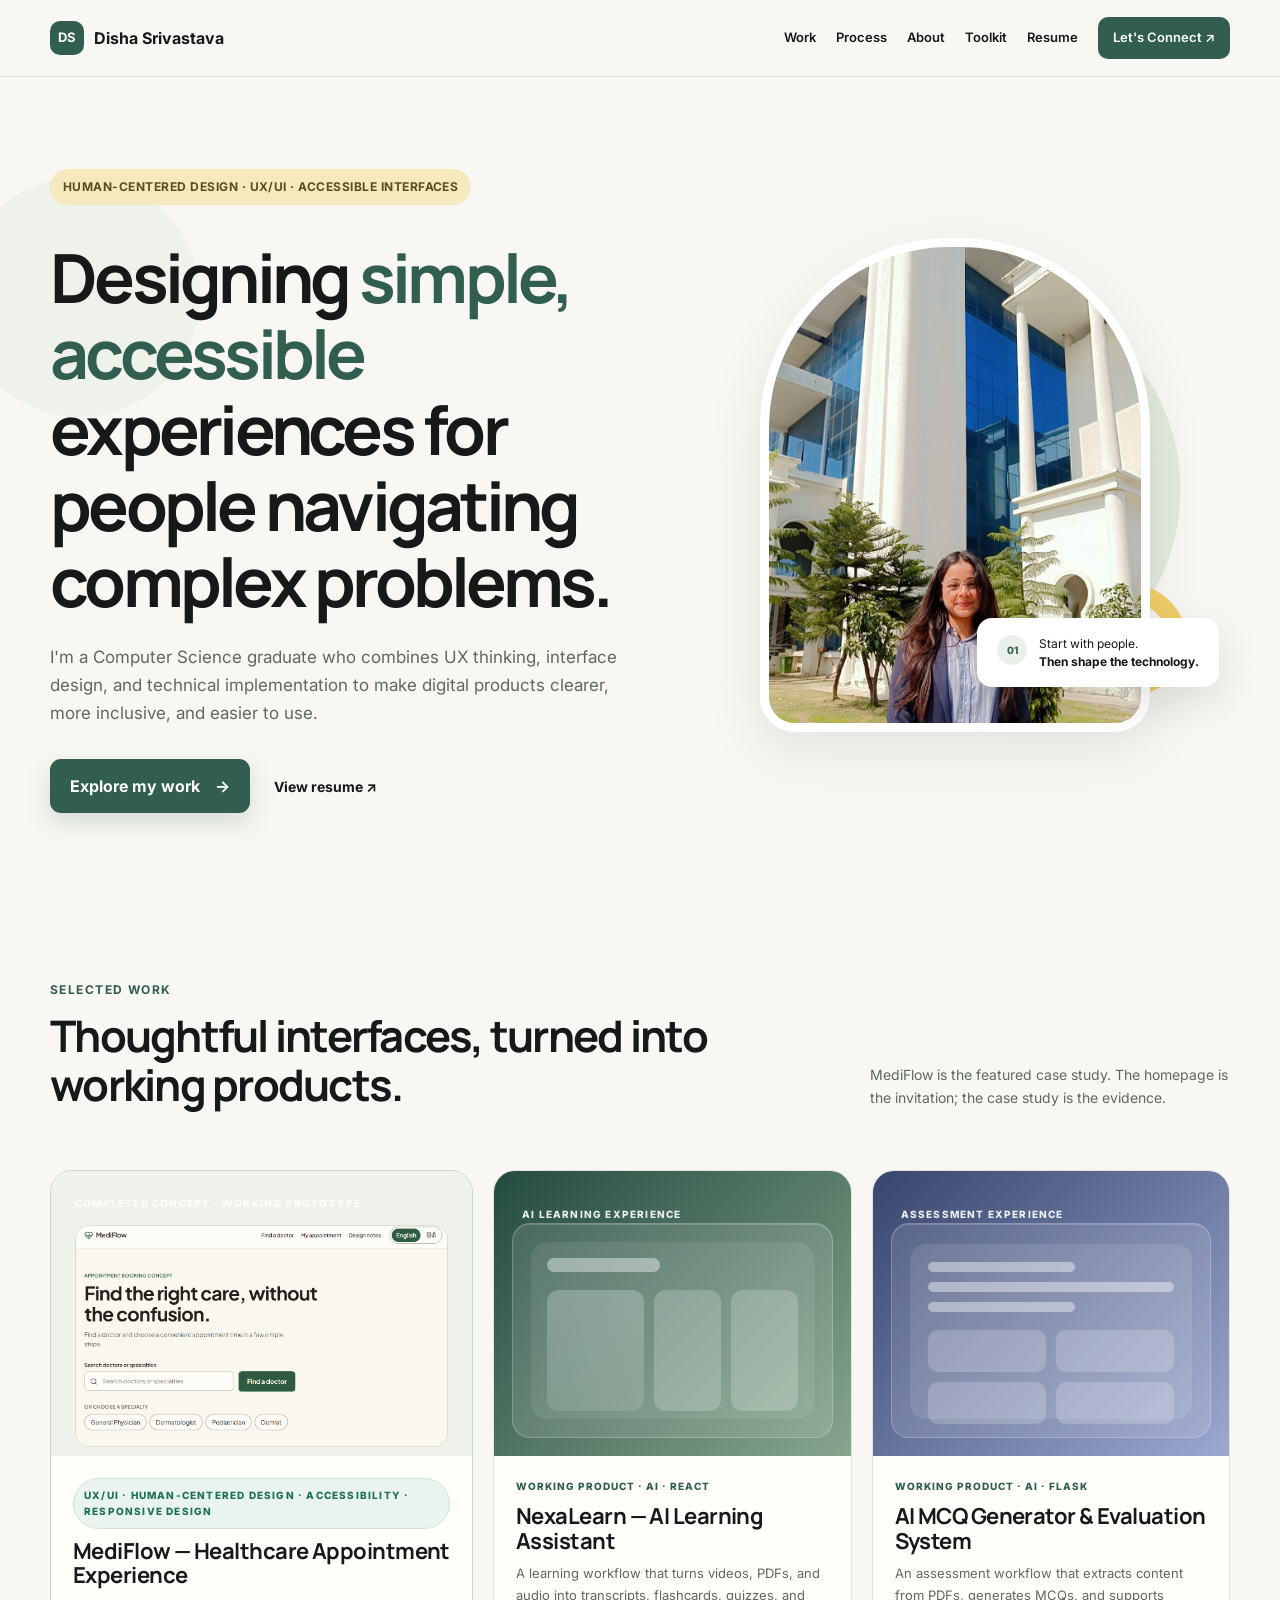
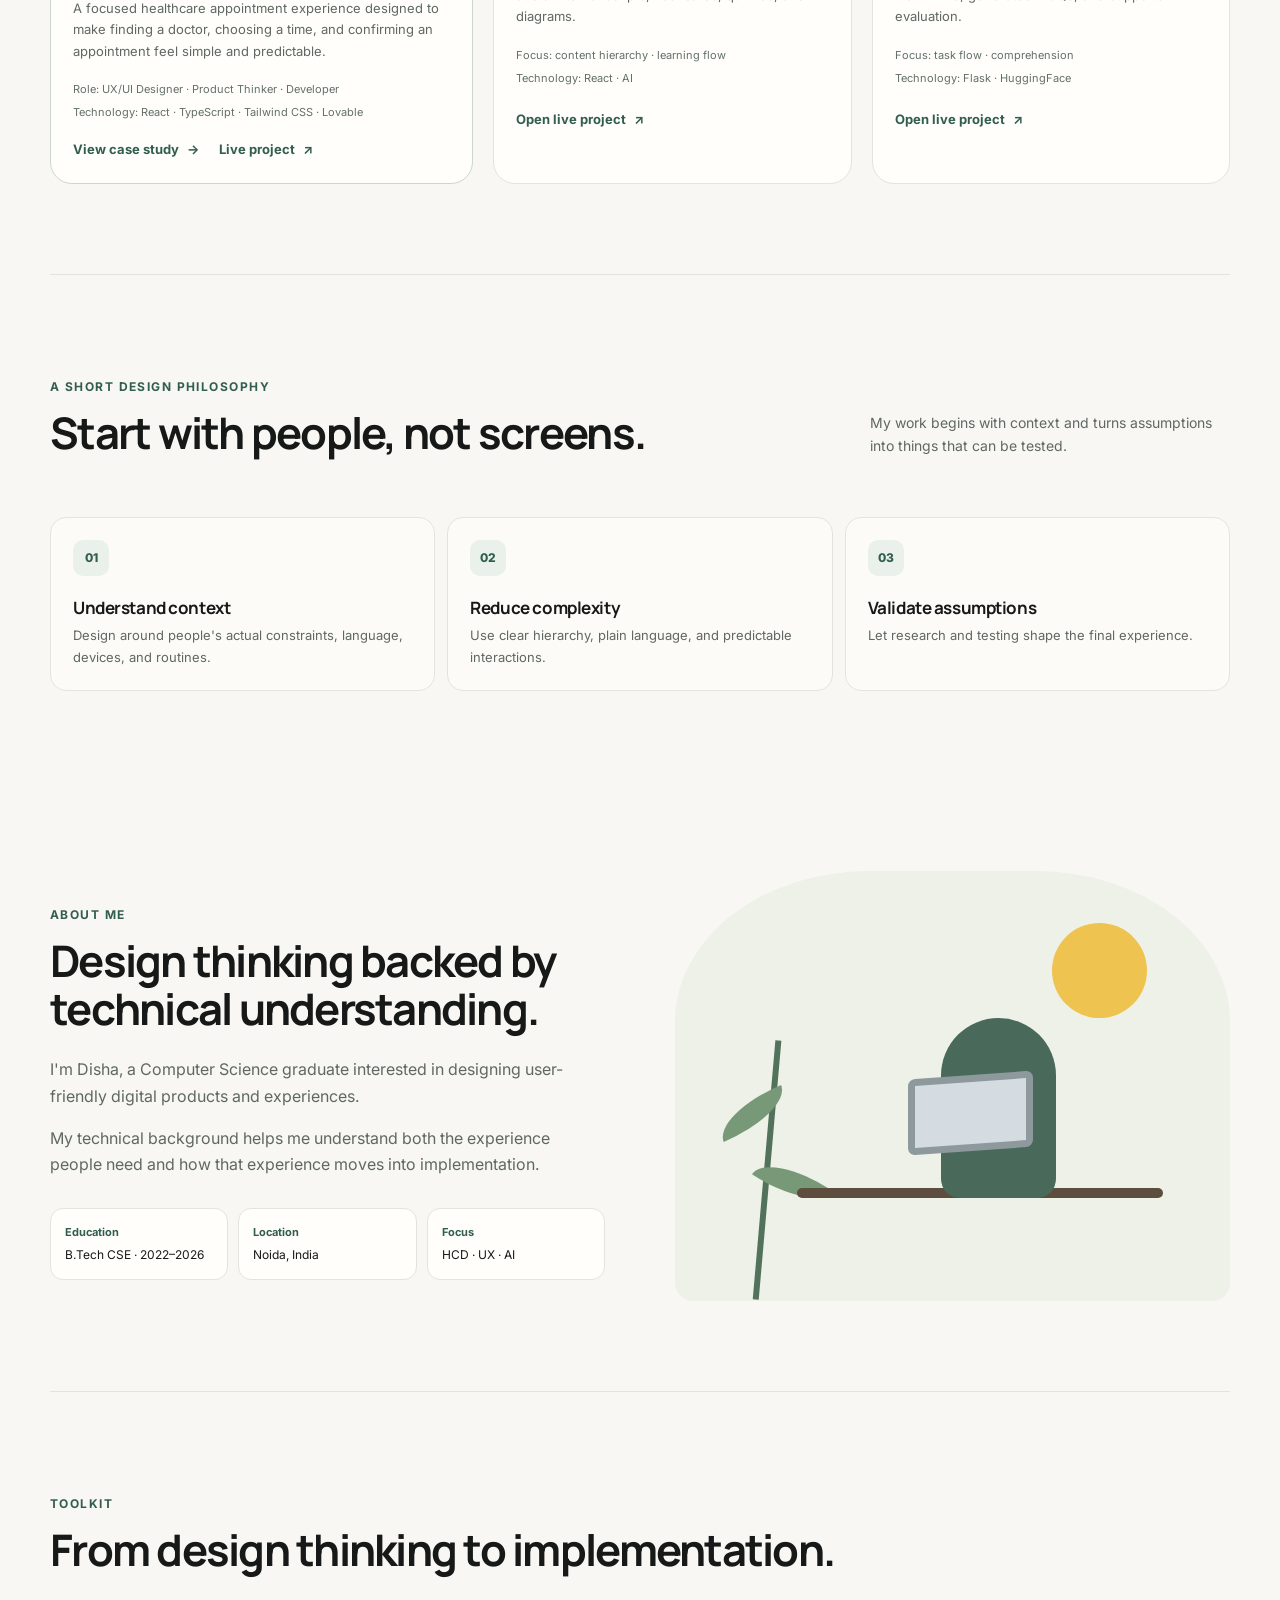
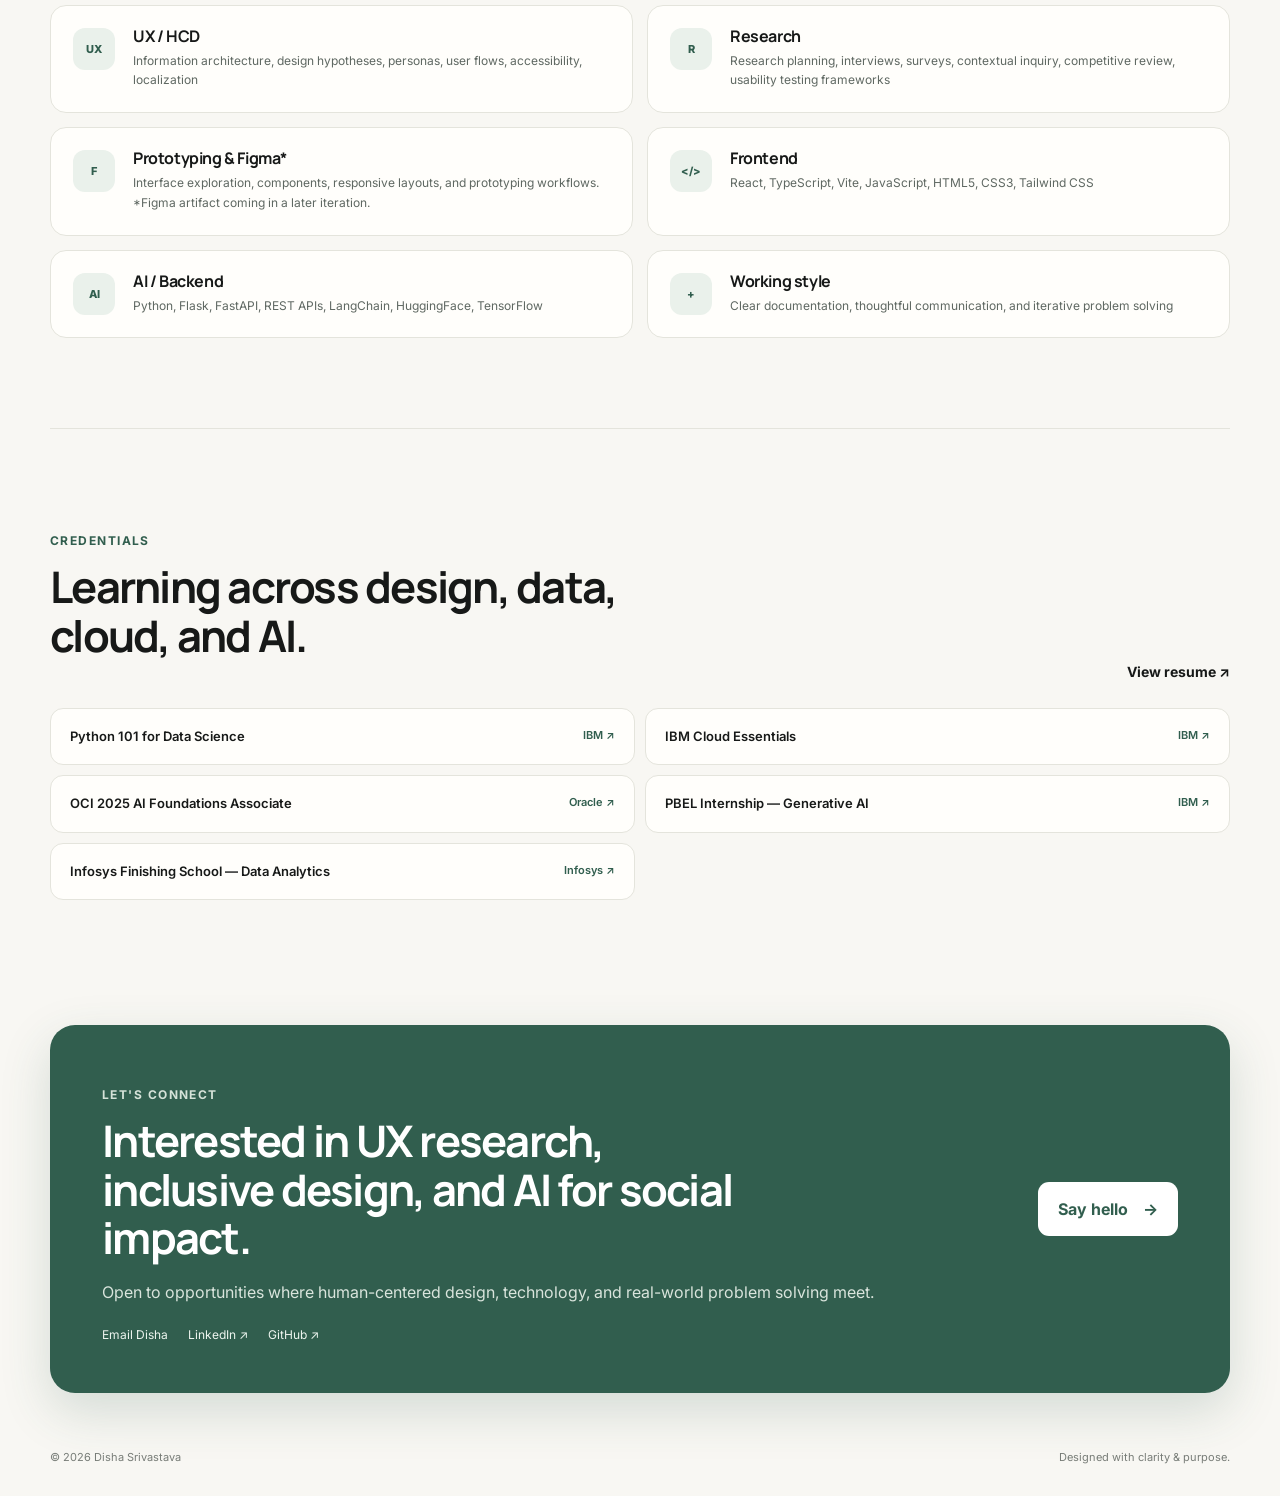
==== commit 4eae27d2: "Updated index.html" ====
--- a/index.html
+++ b/index.html
@@ -3,9 +3,9 @@
 <head>
   <meta charset="UTF-8">
   <meta name="viewport" content="width=device-width, initial-scale=1.0">
-  <meta name="description" content="Disha Srivastava is a UX and Human-Centered Design portfolio builder combining research thinking, accessible interfaces, prototyping, and technical implementation.">
+  <meta name="description" content="Disha Srivastava — Human-Centered Design, UX/UI, accessible interfaces, and working product implementation.">
   <meta property="og:title" content="Disha Srivastava — Human-Centered Design Portfolio">
-  <meta property="og:description" content="UX, research thinking, accessible interface design, and AI-enabled product building.">
+  <meta property="og:description" content="UX/UI work combining thoughtful interaction design, accessibility, localization, and technical implementation.">
   <meta property="og:type" content="website">
   <title>Disha Srivastava — Human-Centered Design Portfolio</title>
   <link rel="preconnect" href="https://fonts.googleapis.com">
@@ -15,19 +15,13 @@
 </head>
 <body>
   <a class="skip-link" href="#main">Skip to content</a>
-
   <header class="nav-wrap">
     <nav class="nav container" aria-label="Primary navigation">
-      <a class="brand" href="#home" aria-label="Disha Srivastava home">
-        <span class="brand-mark">DS</span>
-        <span>Disha Srivastava</span>
-      </a>
+      <a class="brand" href="#home" aria-label="Disha Srivastava home"><span class="brand-mark">DS</span><span>Disha Srivastava</span></a>
       <button class="menu-btn" type="button" aria-expanded="false" aria-controls="nav-links">Menu</button>
       <div class="nav-links" id="nav-links">
         <a href="#work">Work</a>
         <a href="#approach">Process</a>
-        <a href="#research">Research</a>
-        <a href="#accessibility">Accessibility</a>
         <a href="#about">About</a>
         <a href="#skills">Toolkit</a>
         <a href="Disha_Srivastava_Resume.pdf.pdf" target="_blank" rel="noopener">Resume</a>
@@ -39,20 +33,14 @@
   <main id="main">
     <section class="hero container" id="home">
       <div class="hero-copy">
-        <p class="eyebrow">Human-Centered Design · UX Research · Accessible Interfaces</p>
+        <p class="eyebrow">Human-Centered Design · UX/UI · Accessible Interfaces</p>
         <h1>Designing <span>simple, accessible</span> experiences for people navigating complex problems.</h1>
-        <p class="hero-text">I’m a Computer Science graduate building toward UX and Human-Centered Design work. I combine research thinking, interface design, prototyping, and technical understanding to make digital products clearer, more inclusive, and easier to use.</p>
+        <p class="hero-text">I'm a Computer Science graduate who combines UX thinking, interface design, and technical implementation to make digital products clearer, more inclusive, and easier to use.</p>
         <div class="hero-actions">
           <a class="btn btn-primary" href="#work">Explore my work <span aria-hidden="true">→</span></a>
           <a class="text-btn" href="Disha_Srivastava_Resume.pdf.pdf" target="_blank" rel="noopener">View resume <span aria-hidden="true">↗</span></a>
         </div>
-        <div class="hero-points" aria-label="Design strengths">
-          <span>User-centered</span>
-          <span>Research-minded</span>
-          <span>Build-aware</span>
-        </div>
       </div>
-
       <div class="hero-photo" aria-label="Portrait of Disha Srivastava">
         <div class="photo-orbit orbit-a"></div>
         <div class="photo-orbit orbit-b"></div>
@@ -63,56 +51,44 @@
       </div>
     </section>
 
-    <section class="signal-strip container" aria-label="Portfolio focus areas">
-      <span>Research questions</span><span>Inclusive flows</span><span>Prototypes</span><span>Accessible UI</span><span>Technical collaboration</span>
-    </section>
-
     <section class="work section container" id="work">
       <div class="section-head">
-        <div>
-          <p class="section-kicker">SELECTED WORK</p>
-          <h2>Case studies shaped around people, context, and decisions.</h2>
-        </div>
-        <p class="section-intro">Concept work and working products, presented with the thinking behind the interface.</p>
+        <div><p class="section-kicker">SELECTED WORK</p><h2>Thoughtful interfaces, turned into working products.</h2></div>
+        <p class="section-intro">MediFlow is the featured case study. The homepage is the invitation; the case study is the evidence.</p>
       </div>
-
       <div class="project-grid">
         <article class="project-card featured">
-          <div class="project-visual visual-mobile">
-            <span class="visual-label">FLAGSHIP HCD CASE STUDY</span>
-            <div class="visual-structure structure-mobile">
-              <div class="mini-window">
-                <div class="mini-top"><span></span><span></span><span></span></div>
-                <div class="mini-body"><aside class="mini-side"></aside><div class="mini-content"><div class="mini-line long"></div><div class="mini-line"></div><div class="mini-line short"></div><div class="mini-grid"><i></i><i></i><i></i></div></div></div>
-              </div>
+          <div class="project-visual featured-visual">
+            <span class="visual-label">COMPLETED CONCEPT · WORKING PROTOTYPE</span>
+            <img src="images/mediflow-screenshots/Screenshot_2026-08-13_015341.png" alt="MediFlow English home screen with doctor search and specialty options" width="1920" height="1080" loading="eager">
+          </div>
+          <div class="project-body">
+            <div class="project-meta project-meta-ui">UX/UI · HUMAN-CENTERED DESIGN · ACCESSIBILITY · RESPONSIVE DESIGN</div>
+            <h3>MediFlow — Healthcare Appointment Experience</h3>
+            <p>A focused healthcare appointment experience designed to make finding a doctor, choosing a time, and confirming an appointment feel simple and predictable.</p>
+            <div class="project-details"><span>Role: UX/UI Designer · Product Thinker · Developer</span><span>Technology: React · TypeScript · Tailwind CSS · Lovable</span></div>
+            <div class="project-actions">
+              <a class="project-link" href="ux-project.html">View case study <span aria-hidden="true">→</span></a>
+              <a class="project-link" href="https://mediflow-connect-henna.vercel.app/" target="_blank" rel="noopener">Live project <span aria-hidden="true">↗</span></a>
             </div>
           </div>
-          <div class="project-body">
-            <div class="project-meta project-meta-ui">CONCEPT · HEALTHCARE UX</div>
-            <h3>MediFlow — Healthcare Appointment Experience</h3>
-            <p>A mobile appointment concept for reducing uncertainty around finding care, choosing a doctor, and confirming a time. The case study makes research assumptions, accessibility decisions, and a proposed validation plan explicit.</p>
-            <div class="project-details"><span>Role: UX/UI designer · Product thinker</span><span>Focus: IA · accessibility · mobile UX</span></div>
-            <a class="project-link" href="ux-project.html">Read the HCD case study <span aria-hidden="true">↗</span></a>
-          </div>
         </article>
-
         <article class="project-card">
           <div class="project-visual visual-nexa"><span class="visual-label">AI LEARNING EXPERIENCE</span><div class="visual-structure structure-nexa"><div class="mini-dashboard"><div class="dash-head"></div><div class="dash-body"><span class="dash-panel big"></span><span class="dash-panel"></span><span class="dash-panel"></span></div></div></div></div>
           <div class="project-body">
             <div class="project-meta">WORKING PRODUCT · AI · REACT</div>
             <h3>NexaLearn — AI Learning Assistant</h3>
-            <p>A learning workflow that turns videos, PDFs, and audio into transcripts, flashcards, quizzes, and diagrams. A useful lens for information architecture and making complex AI output easier to navigate.</p>
+            <p>A learning workflow that turns videos, PDFs, and audio into transcripts, flashcards, quizzes, and diagrams.</p>
             <div class="project-details"><span>Focus: content hierarchy · learning flow</span><span>Technology: React · AI</span></div>
             <a class="project-link" href="https://nexa-16tq.onrender.com/" target="_blank" rel="noopener">Open live project <span aria-hidden="true">↗</span></a>
           </div>
         </article>
-
         <article class="project-card">
           <div class="project-visual visual-mcq"><span class="visual-label">ASSESSMENT EXPERIENCE</span><div class="visual-structure structure-mcq"><div class="mini-quiz"><div class="quiz-line short"></div><div class="quiz-line"></div><div class="quiz-line short"></div><div class="quiz-options"><span></span><span></span><span></span><span></span></div></div></div></div>
           <div class="project-body">
             <div class="project-meta">WORKING PRODUCT · AI · FLASK</div>
             <h3>AI MCQ Generator &amp; Evaluation System</h3>
-            <p>An assessment workflow that extracts content from PDFs, generates MCQs, and supports evaluation. The project highlights how content-heavy tools need clear structure, feedback, and error recovery.</p>
+            <p>An assessment workflow that extracts content from PDFs, generates MCQs, and supports evaluation.</p>
             <div class="project-details"><span>Focus: task flow · comprehension</span><span>Technology: Flask · HuggingFace</span></div>
             <a class="project-link" href="https://ai-mcq-flashcard-generator-cbeypskxeeuyakcpsqcwmr.streamlit.app/" target="_blank" rel="noopener">Open live project <span aria-hidden="true">↗</span></a>
           </div>
@@ -120,83 +96,73 @@
       </div>
     </section>
 
-    <section class="human-section section container" id="human-centered">
+    <section class="human-section section container" id="approach">
       <div class="section-head">
-        <div><p class="section-kicker">WHY HUMAN-CENTERED DESIGN?</p><h2>Start with people, not screens.</h2></div>
-        <p class="section-intro">A design assumption is not a user insight. I want to understand context, make assumptions visible, and validate the parts that matter.</p>
+        <div><p class="section-kicker">A SHORT DESIGN PHILOSOPHY</p><h2>Start with people, not screens.</h2></div>
+        <p class="section-intro">My work begins with context and turns assumptions into things that can be tested.</p>
       </div>
-      <div class="principle-grid">
-        <article><span class="principle-number">01</span><h3>Understand context</h3><p>Look beyond the happy path: devices, language, connectivity, stress, routines, and the support people rely on.</p></article>
-        <article><span class="principle-number">02</span><h3>Reduce cognitive load</h3><p>Use plain language, clear hierarchy, one primary next step, and feedback that helps people recover from errors.</p></article>
-        <article><span class="principle-number">03</span><h3>Design for difference</h3><p>Consider digital confidence, literacy, age, ability, shared devices, and the realities of low-resource settings.</p></article>
-        <article><span class="principle-number">04</span><h3>Validate assumptions</h3><p>Use research and usability studies to learn what is true before treating a polished interface as a solution.</p></article>
+      <div class="principle-grid principle-grid-compact">
+        <article><span class="principle-number">01</span><h3>Understand context</h3><p>Design around people's actual constraints, language, devices, and routines.</p></article>
+        <article><span class="principle-number">02</span><h3>Reduce complexity</h3><p>Use clear hierarchy, plain language, and predictable interactions.</p></article>
+        <article><span class="principle-number">03</span><h3>Validate assumptions</h3><p>Let research and testing shape the final experience.</p></article>
       </div>
     </section>
 
-    <section class="research section container" id="research">
-      <div class="section-head"><div><p class="section-kicker">RESEARCH THINKING</p><h2>A clear path from questions to design decisions.</h2></div><p class="section-intro">MediFlow is a concept. The framework below is a proposed research plan, not a record of completed fieldwork.</p></div>
-      <div class="research-flow" aria-label="Proposed research process">
-        <div><b>Questions</b><span>What makes booking feel clear, safe, and possible?</span></div><i aria-hidden="true">→</i>
-        <div><b>Methods</b><span>Interviews, survey, contextual inquiry, observation, competitive review</span></div><i aria-hidden="true">→</i>
-        <div><b>Participants</b><span>Recruit across digital confidence, age, language, and care-seeking context</span></div><i aria-hidden="true">→</i>
-        <div><b>Synthesis</b><span>Code notes, map journeys, compare patterns, document uncertainty</span></div><i aria-hidden="true">→</i>
-        <div><b>Decisions</b><span>Prioritize needs, prototype, test, and iterate</span></div>
+    <section class="about section container" id="about">
+      <div class="about-copy">
+        <p class="section-kicker">ABOUT ME</p>
+        <h2>Design thinking backed by technical understanding.</h2>
+        <p>I'm Disha, a Computer Science graduate interested in designing user-friendly digital products and experiences.</p>
+        <p>My technical background helps me understand both the experience people need and how that experience moves into implementation.</p>
+        <div class="about-facts">
+          <div><b>Education</b><span>B.Tech CSE · 2022–2026</span></div>
+          <div><b>Location</b><span>Noida, India</span></div>
+          <div><b>Focus</b><span>HCD · UX · AI</span></div>
+        </div>
       </div>
-      <div class="research-notes">
-        <div><span class="label observed">Observed / researched</span><p>Existing app screens and common appointment-flow patterns informed the initial concept.</p></div>
-        <div><span class="label hypothesis">Design hypothesis</span><p>People may feel more confident when doctor details, availability, and confirmation are visible in a predictable order.</p></div>
-        <div><span class="label proposed">Proposed research</span><p>Test this hypothesis through semi-structured interviews, a short survey, contextual inquiry, and moderated usability sessions.</p></div>
+      <div class="about-art" aria-hidden="true"><div class="sun"></div><div class="plant"></div><div class="desk"></div><div class="person-shape"></div><div class="laptop"></div></div>
+    </section>
+
+    <section class="skills section container" id="skills">
+      <p class="section-kicker">TOOLKIT</p>
+      <h2>From design thinking to implementation.</h2>
+      <div class="skills-grid">
+        <div class="skill"><span aria-hidden="true">UX</span><div><h3>UX / HCD</h3><p>Information architecture, design hypotheses, personas, user flows, accessibility, localization</p></div></div>
+        <div class="skill"><span aria-hidden="true">R</span><div><h3>Research</h3><p>Research planning, interviews, surveys, contextual inquiry, competitive review, usability testing frameworks</p></div></div>
+        <div class="skill"><span aria-hidden="true">F</span><div><h3>Prototyping &amp; Figma*</h3><p>Interface exploration, components, responsive layouts, and prototyping workflows. *Figma artifact coming in a later iteration.</p></div></div>
+        <div class="skill"><span aria-hidden="true">&lt;/&gt;</span><div><h3>Frontend</h3><p>React, TypeScript, Vite, JavaScript, HTML5, CSS3, Tailwind CSS</p></div></div>
+        <div class="skill"><span aria-hidden="true">AI</span><div><h3>AI / Backend</h3><p>Python, Flask, FastAPI, REST APIs, LangChain, HuggingFace, TensorFlow</p></div></div>
+        <div class="skill"><span aria-hidden="true">+</span><div><h3>Working style</h3><p>Clear documentation, thoughtful communication, and iterative problem solving</p></div></div>
       </div>
     </section>
 
-    <section class="low-resource section container" id="low-resource">
-      <div class="low-resource-copy"><p class="section-kicker">DESIGNING BEYOND THE IDEAL USER</p><h2>Designing for low-resource contexts.</h2><p>This concept exploration adapts appointment booking for low connectivity. It is not a field-tested product or a claim of rural deployment.</p><span class="concept-tag">CONCEPT EXPLORATION · NOT FIELD-TESTED</span></div>
-      <div class="constraint-list">
-        <div><b>Low-end devices</b><span>Lightweight layout, compressed imagery, large touch targets</span></div>
-        <div><b>Slow or interrupted internet</b><span>Visible loading state, retry action, and preserved progress</span></div>
-        <div><b>Language and literacy</b><span>Plain language, Hindi-friendly labels, and meaningful icons with text</span></div>
-        <div><b>Stressful moments</b><span>Fewer steps, one primary action, and clear confirmation details</span></div>
+    <section class="credentials section container">
+      <div class="credentials-head">
+        <div><p class="section-kicker">CREDENTIALS</p><h2>Learning across design, data, cloud, and AI.</h2></div>
+        <a class="text-btn" href="Disha_Srivastava_Resume.pdf.pdf" target="_blank" rel="noopener">View resume <span aria-hidden="true">↗</span></a>
+      </div>
+      <div class="cert-grid">
+        <a href="https://courses.cognitiveclass.ai/certificates/639920cce16649b68c1a98b36c692c91" target="_blank" rel="noopener">Python 101 for Data Science <span>IBM ↗</span></a>
+        <a href="https://courses.cognitiveclass.ai/certificates/c7834815161543efb3d0b4177d84b84a" target="_blank" rel="noopener">IBM Cloud Essentials <span>IBM ↗</span></a>
+        <a href="https://drive.google.com/file/d/1Th6QvMIihW3matksVEC5Hqzuv3rdnCoJ/view?usp=drivesdk" target="_blank" rel="noopener">OCI 2025 AI Foundations Associate <span>Oracle ↗</span></a>
+        <a href="https://courses.ibmmooc.skillsnetwork.site/certificates/0485bfde626c464faabf52d10695b053" target="_blank" rel="noopener">PBEL Internship — Generative AI <span>IBM ↗</span></a>
+        <a href="https://drive.google.com/file/d/1Gg4HRlStVsyvLgnFZtWkcLbvxADYgrN2/view?usp=drivesdk" target="_blank" rel="noopener">Infosys Finishing School — Data Analytics <span>Infosys ↗</span></a>
       </div>
     </section>
 
-    <section class="localization section container">
-      <div><p class="section-kicker">LANGUAGE &amp; LOCALIZATION THINKING</p><h2>Preserve meaning, not just words.</h2><p>I would validate translated content with native speakers and people who use the service. This example shows the design direction, not a claim of completed localization research.</p></div>
-      <div class="translation-card"><div><span>English</span><strong>Book an appointment</strong><small>Clear action, familiar wording</small></div><div class="translation-arrow" aria-hidden="true">→</div><div><span>Hindi example</span><strong lang="hi">अपॉइंटमेंट बुक करें</strong><small>Readable phrasing to validate in context</small></div></div>
+    <section class="contact container" id="contact">
+      <div>
+        <p class="section-kicker">LET'S CONNECT</p>
+        <h2>Interested in UX research, inclusive design, and AI for social impact.</h2>
+        <p>Open to opportunities where human-centered design, technology, and real-world problem solving meet.</p>
+        <div class="contact-links">
+          <a href="mailto:dishasrivastava206@gmail.com">Email Disha</a>
+          <a href="https://www.linkedin.com/in/disha-srivastava-09a5a728b" target="_blank" rel="noopener">LinkedIn ↗</a>
+          <a href="https://github.com/Dishasri2004" target="_blank" rel="noopener">GitHub ↗</a>
+        </div>
+      </div>
+      <a class="btn btn-light" href="mailto:dishasrivastava206@gmail.com">Say hello <span aria-hidden="true">→</span></a>
     </section>
-
-    <section class="approach section container" id="approach">
-      <p class="section-kicker">MY DESIGN APPROACH</p><h2>From understanding the problem to building the experience.</h2>
-      <div class="steps"><div class="step"><span>01</span><h3>Understand</h3><p>Explore needs, context, constraints, and existing behavior.</p></div><div class="step"><span>02</span><h3>Frame</h3><p>Turn evidence and assumptions into a focused problem definition.</p></div><div class="step"><span>03</span><h3>Structure</h3><p>Organize information and workflows around the user’s next decision.</p></div><div class="step"><span>04</span><h3>Prototype</h3><p>Make the experience tangible in Figma and testable before build.</p></div><div class="step"><span>05</span><h3>Build together</h3><p>Discuss feasibility with engineers and preserve the intent of the design.</p></div><div class="step"><span>06</span><h3>Reflect</h3><p>Document what changed, what remains uncertain, and what to learn next.</p></div></div>
-      <div class="principle"><span class="principle-icon" aria-hidden="true">+</span><p>Good digital experiences should be <strong>simple, inclusive, and meaningful</strong> — with empathy, clarity, and collaboration guiding the work.</p></div>
-    </section>
-
-    <section class="accessibility section container" id="accessibility">
-      <div class="section-head"><div><p class="section-kicker">ACCESSIBILITY BY DEFAULT</p><h2>Small interface choices can remove large barriers.</h2></div><p class="section-intro">A practical checklist I bring into structure, visual design, and implementation.</p></div>
-      <div class="accessibility-grid"><div><b>Perceivable</b><span>Readable type, sufficient contrast, text alternatives, and information that does not rely on color alone.</span></div><div><b>Operable</b><span>Keyboard access, visible focus, large touch targets, predictable navigation, and reduced motion.</span></div><div><b>Understandable</b><span>Plain language, meaningful labels, prevention before errors, and actionable validation messages.</span></div><div><b>Robust</b><span>Semantic HTML, heading structure, screen-reader-friendly controls, and progressive enhancement.</span></div></div>
-      <div class="before-after"><div><span class="bad">Needs improvement</span><p>“Invalid input”</p><small>Does not explain what to fix.</small></div><div class="arrow-line" aria-hidden="true">→</div><div><span class="good">More useful</span><p>“Enter a 10-digit phone number.”</p><small>Names the expected format and next action.</small></div></div>
-    </section>
-
-    <section class="about section container" id="about">
-      <div class="about-copy"><p class="section-kicker">ABOUT ME</p><h2>Design thinking backed by technical understanding.</h2><p>I'm Disha, a Computer Science graduate interested in designing user-friendly digital products and experiences.</p><p>My background combines frontend development, AI/ML, APIs, databases, and user-facing product work. That helps me think about both what people need and how an experience can move from prototype to implementation.</p><p>I’m especially interested in making complex technology easier to understand, more accessible, and more useful in real-world contexts.</p><div class="about-facts"><div><b>Education</b><span>B.Tech CSE · 2022–2026</span></div><div><b>Location</b><span>Noida, India</span></div><div><b>Focus</b><span>HCD · UX · AI</span></div></div></div>
-      <div class="about-art" aria-hidden="true"><div class="sun"></div><div class="plant"></div><div class="desk"></div><div class="person-shape"></div><div class="laptop"></div></div>
-    </section>
-
-    <section class="collaboration section container" id="collaboration">
-      <div><p class="section-kicker">COLLABORATION</p><h2>Good products are built across disciplines.</h2><p>My approach is to make the reasoning visible, bring the right people in early, and communicate in a way that supports shared decisions.</p></div>
-      <div class="collab-flow"><div><b>Researcher</b><span>User insights</span></div><i aria-hidden="true">→</i><div><b>Designer</b><span>Experience + prototype</span></div><i aria-hidden="true">→</i><div><b>Product</b><span>Prioritization</span></div><i aria-hidden="true">→</i><div><b>Engineer</b><span>Technical feasibility</span></div><i aria-hidden="true">→</i><div><b>Iteration</b><span>Validated direction</span></div></div>
-    </section>
-
-    <section class="skills section container" id="skills">
-      <p class="section-kicker">DESIGN + TECHNOLOGY</p><h2>Understanding how ideas move from Figma to implementation.</h2>
-      <div class="skills-grid"><div class="skill"><span aria-hidden="true">F</span><div><h3>Figma &amp; UX</h3><p>Auto Layout, components, variants, design systems, interactive prototypes, responsive layouts, accessibility considerations</p></div></div><div class="skill"><span aria-hidden="true">UX</span><div><h3>Research &amp; product thinking</h3><p>UX research planning, interviews, surveys, contextual inquiry, usability testing frameworks, personas, journey mapping, information architecture</p></div></div><div class="skill"><span aria-hidden="true">&lt;/&gt;</span><div><h3>Frontend</h3><p>React, Vite, JavaScript, HTML5, CSS3, semantic and responsive implementation</p></div></div><div class="skill"><span aria-hidden="true">API</span><div><h3>Backend &amp; AI</h3><p>Python, Flask, FastAPI, REST APIs, LangChain, HuggingFace, TensorFlow</p></div></div><div class="skill"><span aria-hidden="true">DB</span><div><h3>Data</h3><p>MongoDB, PostgreSQL, MySQL, NumPy, Pandas, Scikit-learn</p></div></div><div class="skill"><span aria-hidden="true">+</span><div><h3>Working style</h3><p>Clear documentation, thoughtful communication, iterative prototyping, and curiosity about Indian user contexts</p></div></div></div>
-    </section>
-
-    <section class="credentials section container">
-      <div class="credentials-head"><div><p class="section-kicker">CREDENTIALS</p><h2>Learning across design, data, cloud, and AI.</h2></div><a class="text-btn" href="Disha_Srivastava_Resume.pdf.pdf" target="_blank" rel="noopener">View resume <span aria-hidden="true">↗</span></a></div>
-      <div class="cert-grid"><a href="https://courses.cognitiveclass.ai/certificates/639920cce16649b68c1a98b36c692c91" target="_blank" rel="noopener">Python 101 for Data Science <span>IBM ↗</span></a><a href="https://courses.cognitiveclass.ai/certificates/c7834815161543efb3d0b4177d84b84a" target="_blank" rel="noopener">IBM Cloud Essentials <span>IBM ↗</span></a><a href="https://drive.google.com/file/d/1Th6QvMIihW3matksVEC5Hqzuv3rdnCoJ/view?usp=drivesdk" target="_blank" rel="noopener">OCI 2025 AI Foundations Associate <span>Oracle ↗</span></a><a href="https://courses.ibmmooc.skillsnetwork.site/certificates/0485bfde626c464faabf52d10695b053" target="_blank" rel="noopener">PBEL Internship — Generative AI <span>IBM ↗</span></a><a href="https://drive.google.com/file/d/1Gg4HRlStVsyvLgnFZtWkcLbvxADYgrN2/view?usp=drivesdk" target="_blank" rel="noopener">Infosys Finishing School — Data Analytics <span>Infosys ↗</span></a></div>
-    </section>
-
-    <section class="contact container" id="contact"><div><p class="section-kicker">LET'S CONNECT</p><h2>Interested in UX research, inclusive design, and AI for social impact.</h2><p>Open to opportunities where human-centered design, technology, and real-world problem solving meet.</p><div class="contact-links"><a href="mailto:dishasrivastava206@gmail.com">Email Disha</a><a href="https://www.linkedin.com/in/disha-srivastava-09a5a728b" target="_blank" rel="noopener">LinkedIn ↗</a><a href="https://github.com/Dishasri2004" target="_blank" rel="noopener">GitHub ↗</a></div></div><a class="btn btn-light" href="mailto:dishasrivastava206@gmail.com">Say hello <span aria-hidden="true">→</span></a></section>
   </main>
 
   <footer class="footer container"><span>© 2026 Disha Srivastava</span><span>Designed with clarity &amp; purpose.</span></footer>
--- a/styles.css
+++ b/styles.css
@@ -208,3 +208,82 @@
 @media (max-width: 720px) { .container { width: min(100% - 32px, 600px); } .nav { min-height: 68px; } .menu-btn { display: block; } .nav-links { display: none; position: absolute; left: 16px; right: 16px; top: 72px; background: var(--paper); padding: 16px; border: 1px solid var(--line); border-radius: 14px; box-shadow: var(--shadow); flex-direction: column; align-items: stretch; } .nav-links.open { display: flex; } .nav-cta { text-align: center; } .signal-strip { overflow: hidden; justify-content: flex-start; flex-wrap: wrap; } .signal-strip span:not(:last-child)::after { margin-left: 10px; } .hero { padding: 55px 0 35px; min-height: auto; } .hero-photo { min-height: 430px; } .photo-card { width: 70%; } .photo-note { right: 0; bottom: 40px; } .hero-points { gap: 12px; } .section { padding: 65px 0; } .section-head, .credentials-head, .contact { align-items: flex-start; flex-direction: column; } .project-grid, .skills-grid, .cert-grid, .research-notes, .constraint-list { grid-template-columns: 1fr; } .featured { grid-column: auto; } .principle-grid, .accessibility-grid { grid-template-columns: 1fr 1fr; } .steps { grid-template-columns: 1fr 1fr; } .before-after { grid-template-columns: 1fr; } .arrow-line { transform: rotate(90deg); justify-self: center; } .translation-card { grid-template-columns: 1fr; } .translation-arrow { transform: rotate(90deg); justify-self: center; } .contact { padding: 34px 28px; } .footer { flex-direction: column; gap: 8px; } }
 @media (max-width: 460px) { h1 { font-size: 42px; } .hero-actions { align-items: flex-start; flex-direction: column; } .steps, .principle-grid, .accessibility-grid { grid-template-columns: 1fr; } .photo-card { width: 78%; } .orbit-a { width: 320px; height: 320px; } .project-visual { height: 245px; } }
 @media (prefers-reduced-motion: reduce) { html { scroll-behavior: auto; } *, *::before, *::after { transition: none !important; animation: none !important; } }
+
+/* MediFlow featured project card */
+.featured-visual { background: #eef2eb; padding: 24px; display: flex; flex-direction: column; gap: 14px; }
+.featured-visual img { width: 100%; height: 222px; object-fit: cover; object-position: left top; border: 1px solid #d8ded5; border-radius: 14px; background: #faf9f3; }
+.project-actions { display: flex; flex-wrap: wrap; gap: 20px; }
+.principle-grid-compact { grid-template-columns: repeat(3, 1fr); }
+
+/* MediFlow case study page */
+.case-page { background: #f8f7f3; }
+.case { width: min(1060px, calc(100% - 48px)); margin: auto; padding: 72px 0 100px; }
+.case-hero { background: linear-gradient(135deg, #eef4ef, #f4f0e6); border: 1px solid #dfe5dc; border-radius: 25px; padding: 52px; }
+.case-hero h1 { font-size: clamp(48px, 8vw, 84px); margin: 12px 0 4px; }
+.case-subtitle { font: 600 clamp(20px, 3vw, 30px)/1.2 Manrope, sans-serif; margin: 0 0 30px; color: #315e4e; }
+.case-meta-grid { display: grid; grid-template-columns: 1fr 1fr; gap: 16px 35px; max-width: 790px; }
+.case-meta-grid div { display: grid; gap: 4px; padding-top: 12px; border-top: 1px solid #d7e1d8; }
+.case-meta-grid b { font-size: 10px; text-transform: uppercase; letter-spacing: .1em; color: #315e4e; }
+.case-meta-grid span { font-size: 13px; color: #4d5b54; }
+.case-actions { display: flex; align-items: center; gap: 24px; margin-top: 35px; flex-wrap: wrap; }
+.case-section { display: grid; grid-template-columns: 190px 1fr; gap: 40px; padding: 70px 0; border-bottom: 1px solid var(--line); }
+.case-section-label { padding-top: 7px; color: #315e4e; font-size: 11px; font-weight: 800; letter-spacing: .1em; text-transform: uppercase; }
+.case-section h2 { font-size: clamp(27px, 3.5vw, 40px); margin: 0 0 16px; }
+.case-section p { max-width: 760px; color: var(--muted); font-size: 15px; line-height: 1.75; }
+.case-lead { color: #293933 !important; font: 600 clamp(20px, 2.5vw, 27px)/1.35 Manrope, sans-serif !important; letter-spacing: -.02em; }
+.case-note { font-size: 13px !important; color: #6a6255 !important; }
+.case-flow { display: flex; align-items: center; flex-wrap: wrap; gap: 10px; margin: 25px 0; }
+.case-flow span { padding: 12px 15px; background: #fffefb; border: 1px solid #d9dfd8; border-radius: 11px; color: #214438; font-size: 13px; font-weight: 700; }
+.case-flow i { color: #e7b83f; font-style: normal; font-weight: 800; }
+.case-flow-wide span { flex: 1 1 100px; text-align: center; }
+.case-hero-image { margin: 0; padding: 15px; background: #fffefb; border: 1px solid #e2e4dc; border-radius: 20px; box-shadow: 0 14px 35px rgba(32, 48, 39, .08); }
+.case-hero-image img { width: 100%; border-radius: 12px; }
+.case-section figure { margin: 0; }
+.case-section figcaption { padding: 12px 4px 0; color: #5f6862; font-size: 12px; }
+.case-card-grid { display: grid; gap: 14px; margin-top: 24px; }
+.case-card-grid.three { grid-template-columns: repeat(3, 1fr); }
+.case-card { padding: 22px; background: #fffefb; border: 1px solid #e2e4dc; border-radius: 16px; }
+.case-card h3 { font-size: 18px; margin: 10px 0 8px; }
+.case-card p { margin: 0; font-size: 13px; }
+.hypothesis-tag { display: inline-block; padding: 5px 9px; border-radius: 999px; background: #f6e9bd; color: #65551f; font-size: 10px; font-weight: 800; letter-spacing: .08em; text-transform: uppercase; }
+.step-flow { display: flex; align-items: center; gap: 9px; margin: 10px 0 28px; }
+.step-flow div { flex: 1; padding: 14px 10px; background: #fffefb; border: 1px solid #dfe4dc; border-radius: 13px; text-align: center; }
+.step-flow div.active { background: #315e4e; border-color: #315e4e; color: white; }
+.step-flow b, .step-flow span { display: block; }
+.step-flow b { font-size: 11px; }
+.step-flow span { font-size: 12px; margin-top: 4px; }
+.step-flow i { color: #aaa994; font-style: normal; }
+.decision-grid { display: grid; grid-template-columns: 1fr 1fr; gap: 12px; margin-top: 22px; }
+.decision-grid article { padding: 20px; background: #fffefb; border: 1px solid #e2e4dc; border-radius: 14px; }
+.decision-grid b { color: #315e4e; font-size: 13px; }
+.decision-grid p { margin: 9px 0 0; font-size: 13px; }
+.case-gallery { display: grid; grid-template-columns: 1fr 1fr; gap: 18px; }
+.case-gallery figure { padding: 12px; background: #fffefb; border: 1px solid #e2e4dc; border-radius: 17px; }
+.case-gallery img { width: 100%; height: 250px; object-fit: cover; object-position: left top; border-radius: 10px; }
+.case-gallery figcaption { display: grid; gap: 4px; padding: 13px 4px 2px; }
+.case-gallery figcaption b { color: #315e4e; font-size: 13px; }
+.case-gallery figcaption span { color: #5f6862; font-size: 12px; }
+.accessibility-list { display: grid; grid-template-columns: 1fr 1fr; gap: 9px 14px; margin: 22px 0; }
+.accessibility-list span { padding: 11px 13px; border: 1px solid #dfe4dc; border-radius: 10px; background: #fffefb; color: #425149; font-size: 12px; }
+.accessibility-list span::before { content: '✓'; color: #315e4e; font-weight: 800; margin-right: 8px; }
+.language-pair { display: grid; grid-template-columns: 1fr 1fr; gap: 14px; margin: 22px 0; }
+.language-pair div { display: grid; gap: 9px; padding: 20px; background: #fffefb; border: 1px solid #e2e4dc; border-radius: 15px; }
+.language-pair span { color: #315e4e; font-size: 10px; font-weight: 800; letter-spacing: .1em; text-transform: uppercase; }
+.language-pair b { font: 600 17px/1.2 Manrope, sans-serif; }
+.connection-state { display: flex; align-items: center; gap: 14px; padding: 17px; background: #fffefb; border: 1px solid #e1c9bb; border-radius: 14px; margin-bottom: 18px; }
+.connection-icon { display: grid; place-items: center; width: 33px; height: 33px; background: #f5ebe5; color: #87523f; border-radius: 50%; font-weight: 800; }
+.connection-state div { display: grid; gap: 3px; flex: 1; }
+.connection-state b { font-size: 13px; }
+.connection-state div span { color: #6b655e; font-size: 12px; }
+.connection-state button { border: 1px solid #d5d0c7; background: #f4f1eb; padding: 8px 13px; border-radius: 8px; color: #8c8982; font-weight: 700; font-size: 12px; }
+.implementation-section { background: #eef3ed; margin-left: -40px; margin-right: -40px; padding-left: 40px; padding-right: 40px; border-radius: 20px; border-bottom: 0; }
+.implementation-flow { display: flex; align-items: center; flex-wrap: wrap; gap: 10px; margin: 22px 0; }
+.implementation-flow span { padding: 13px 15px; border-radius: 10px; background: #fffefb; color: #315e4e; border: 1px solid #d8e1d8; font-size: 12px; font-weight: 700; }
+.implementation-flow i { font-style: normal; color: #d4a82e; font-weight: 800; }
+.reflection-grid { display: grid; grid-template-columns: repeat(3, 1fr); gap: 14px; }
+.reflection-grid article { padding: 20px; border: 1px solid #e2e4dc; border-radius: 15px; background: #fffefb; }
+.reflection-grid b { color: #315e4e; font-size: 13px; }
+.reflection-grid p { margin: 10px 0 0; font-size: 13px; }
+.case-footer-actions { display: flex; align-items: center; gap: 25px; padding-top: 38px; }
+@media (max-width: 900px) { .case-section { grid-template-columns: 1fr; gap: 16px; } .case-section-label { padding-top: 0; } .case-card-grid.three, .reflection-grid { grid-template-columns: 1fr; } .implementation-section { margin-left: 0; margin-right: 0; padding-left: 25px; padding-right: 25px; } }
+@media (max-width: 650px) { .case { width: min(100% - 32px, 600px); padding-top: 45px; } .case-hero { padding: 30px 24px; } .case-meta-grid, .decision-grid, .case-gallery, .accessibility-list, .language-pair { grid-template-columns: 1fr; } .step-flow { align-items: stretch; flex-direction: column; } .step-flow i { transform: rotate(90deg); align-self: center; } .case-flow-wide { display: grid; grid-template-columns: 1fr; } .case-flow-wide i { justify-self: center; transform: rotate(90deg); } .case-gallery img { height: auto; } .connection-state { align-items: flex-start; flex-wrap: wrap; } }
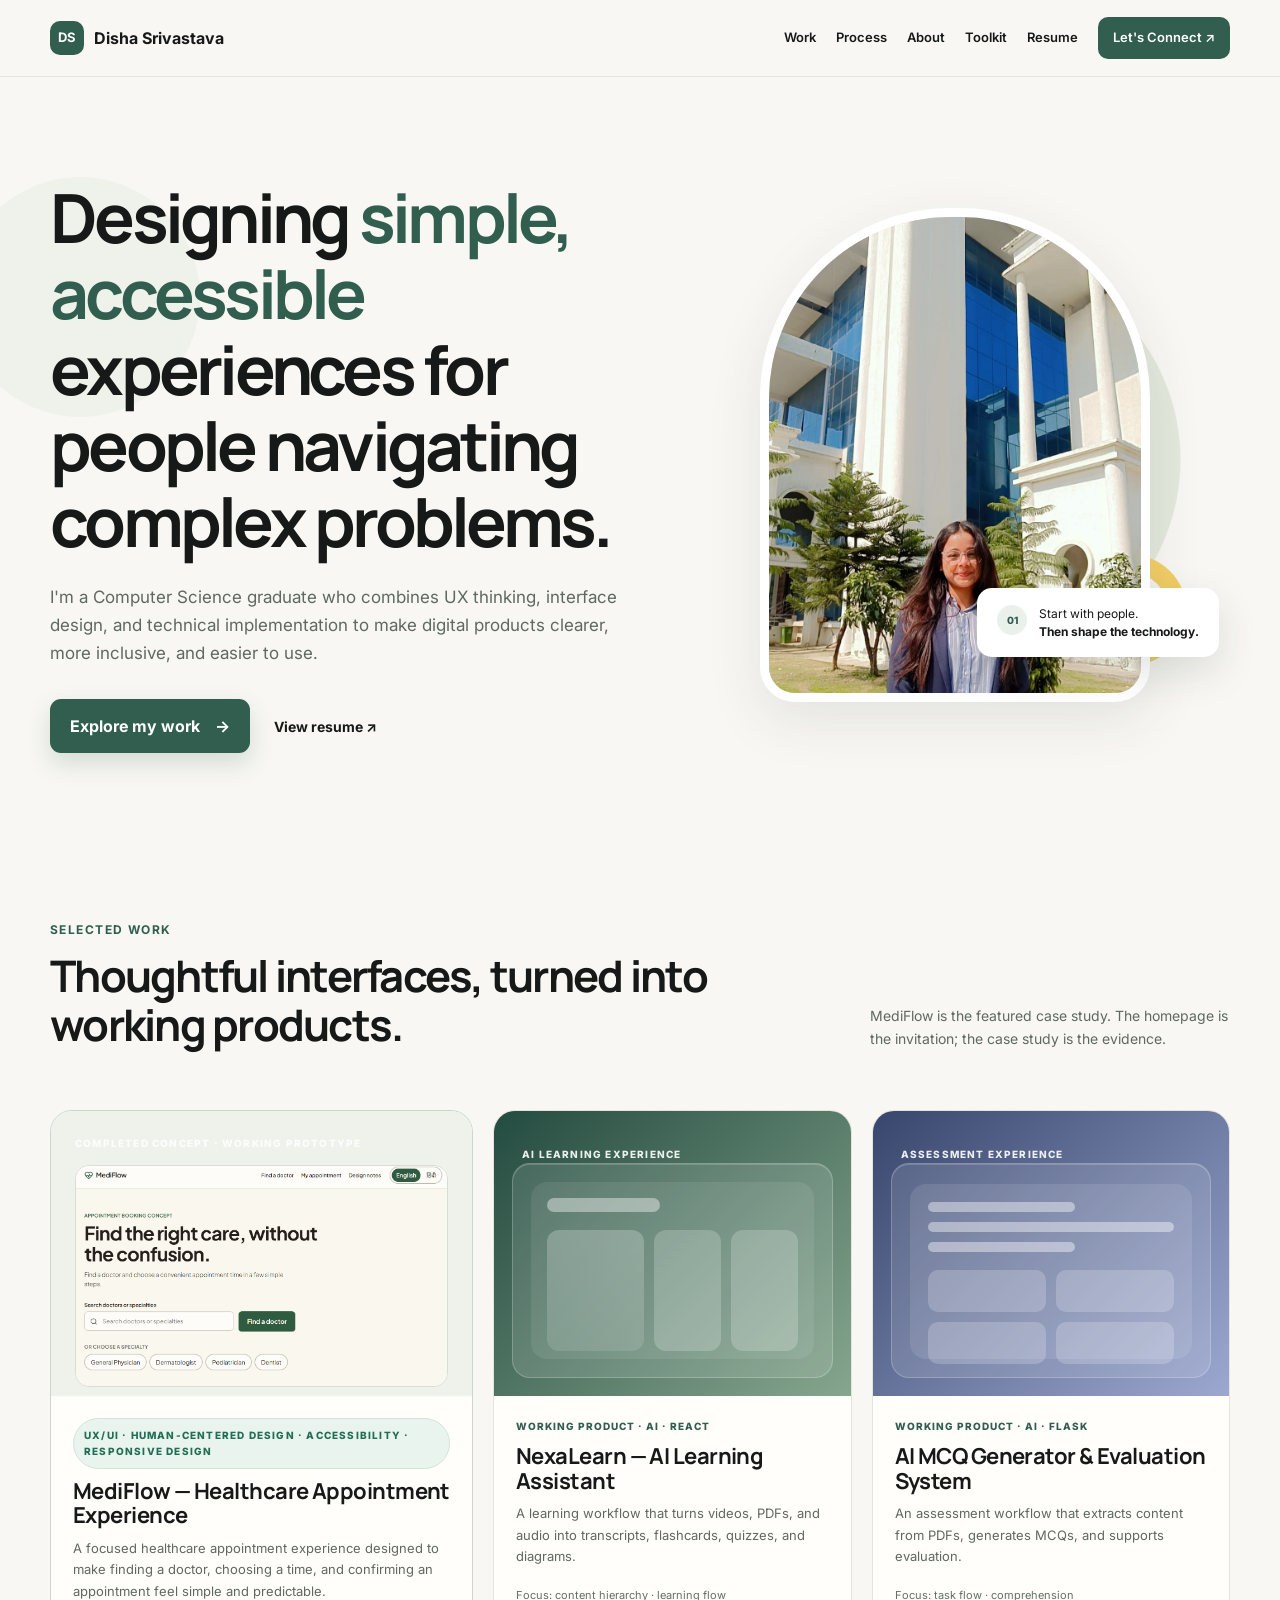
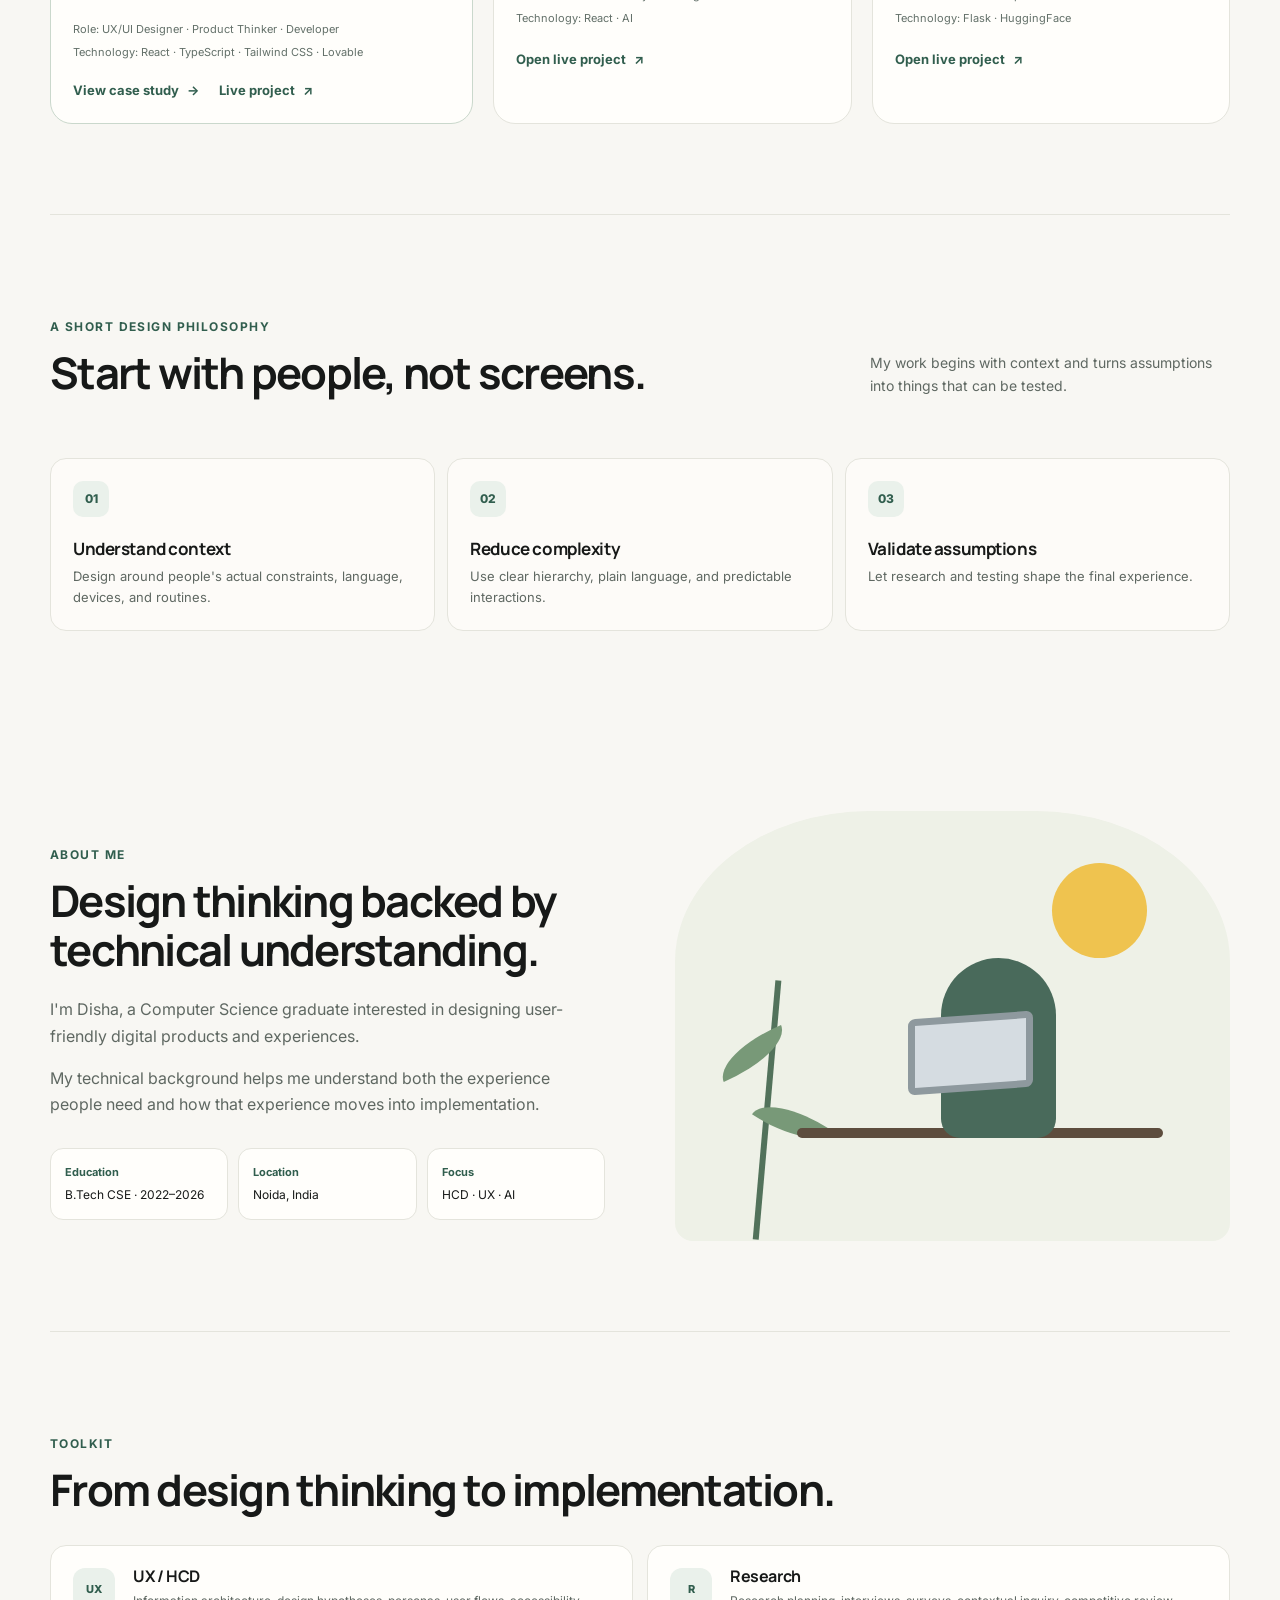
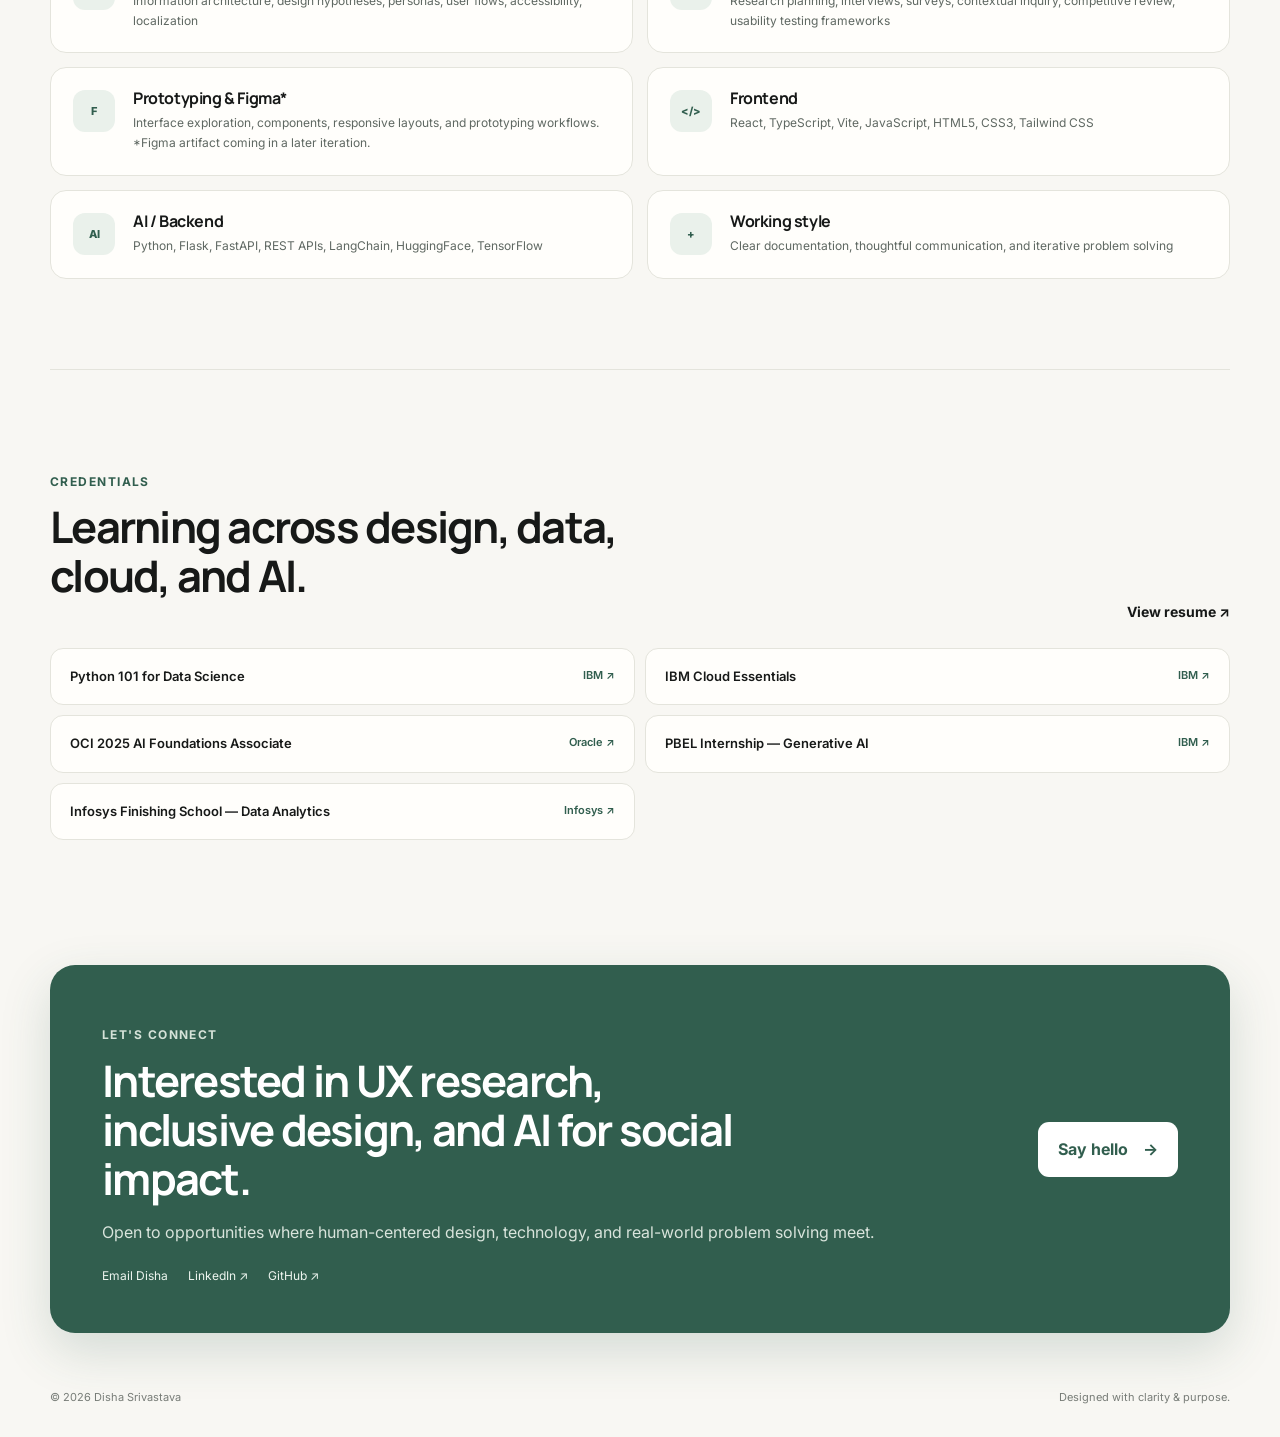
==== commit c9f9b415: "Remove top yellow label from homepage" ====
--- a/index.html
+++ b/index.html
@@ -33,7 +33,6 @@
   <main id="main">
     <section class="hero container" id="home">
       <div class="hero-copy">
-        <p class="eyebrow">Human-Centered Design · UX/UI · Accessible Interfaces</p>
         <h1>Designing <span>simple, accessible</span> experiences for people navigating complex problems.</h1>
         <p class="hero-text">I'm a Computer Science graduate who combines UX thinking, interface design, and technical implementation to make digital products clearer, more inclusive, and easier to use.</p>
         <div class="hero-actions">
